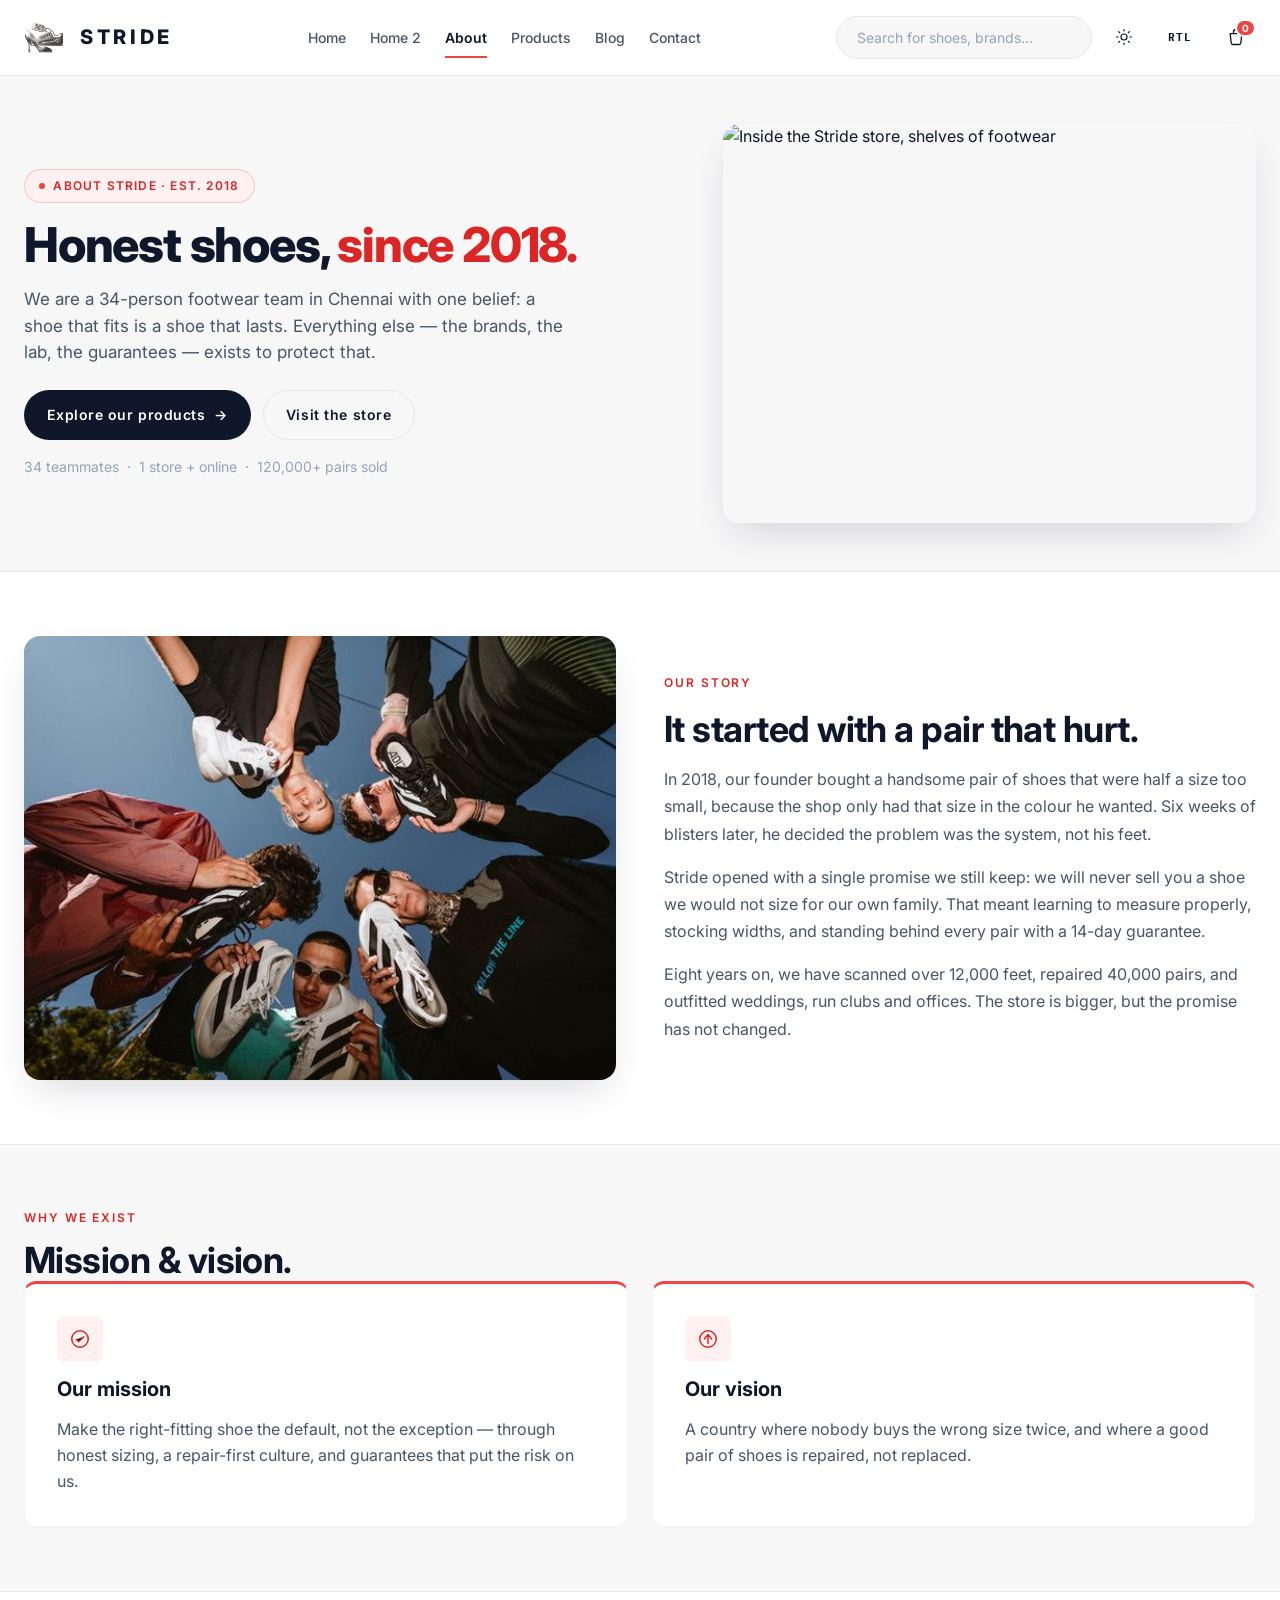
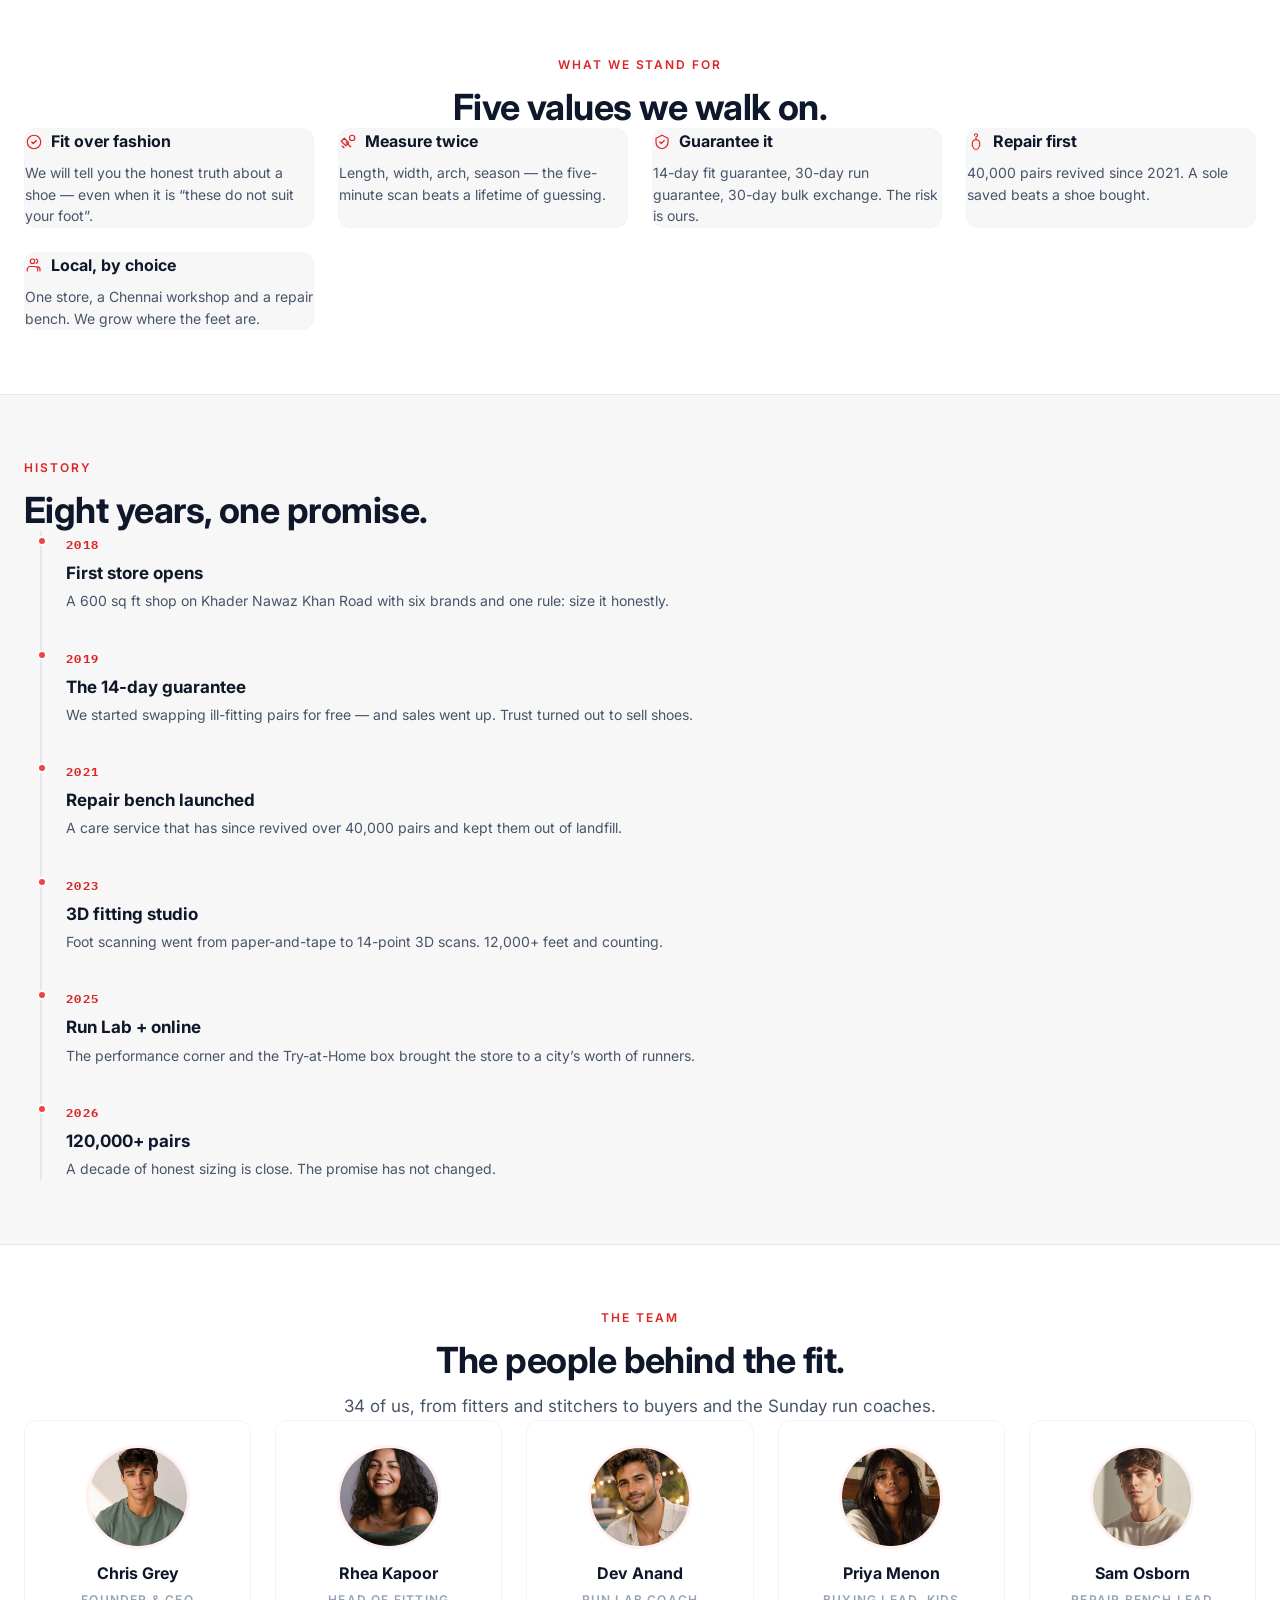
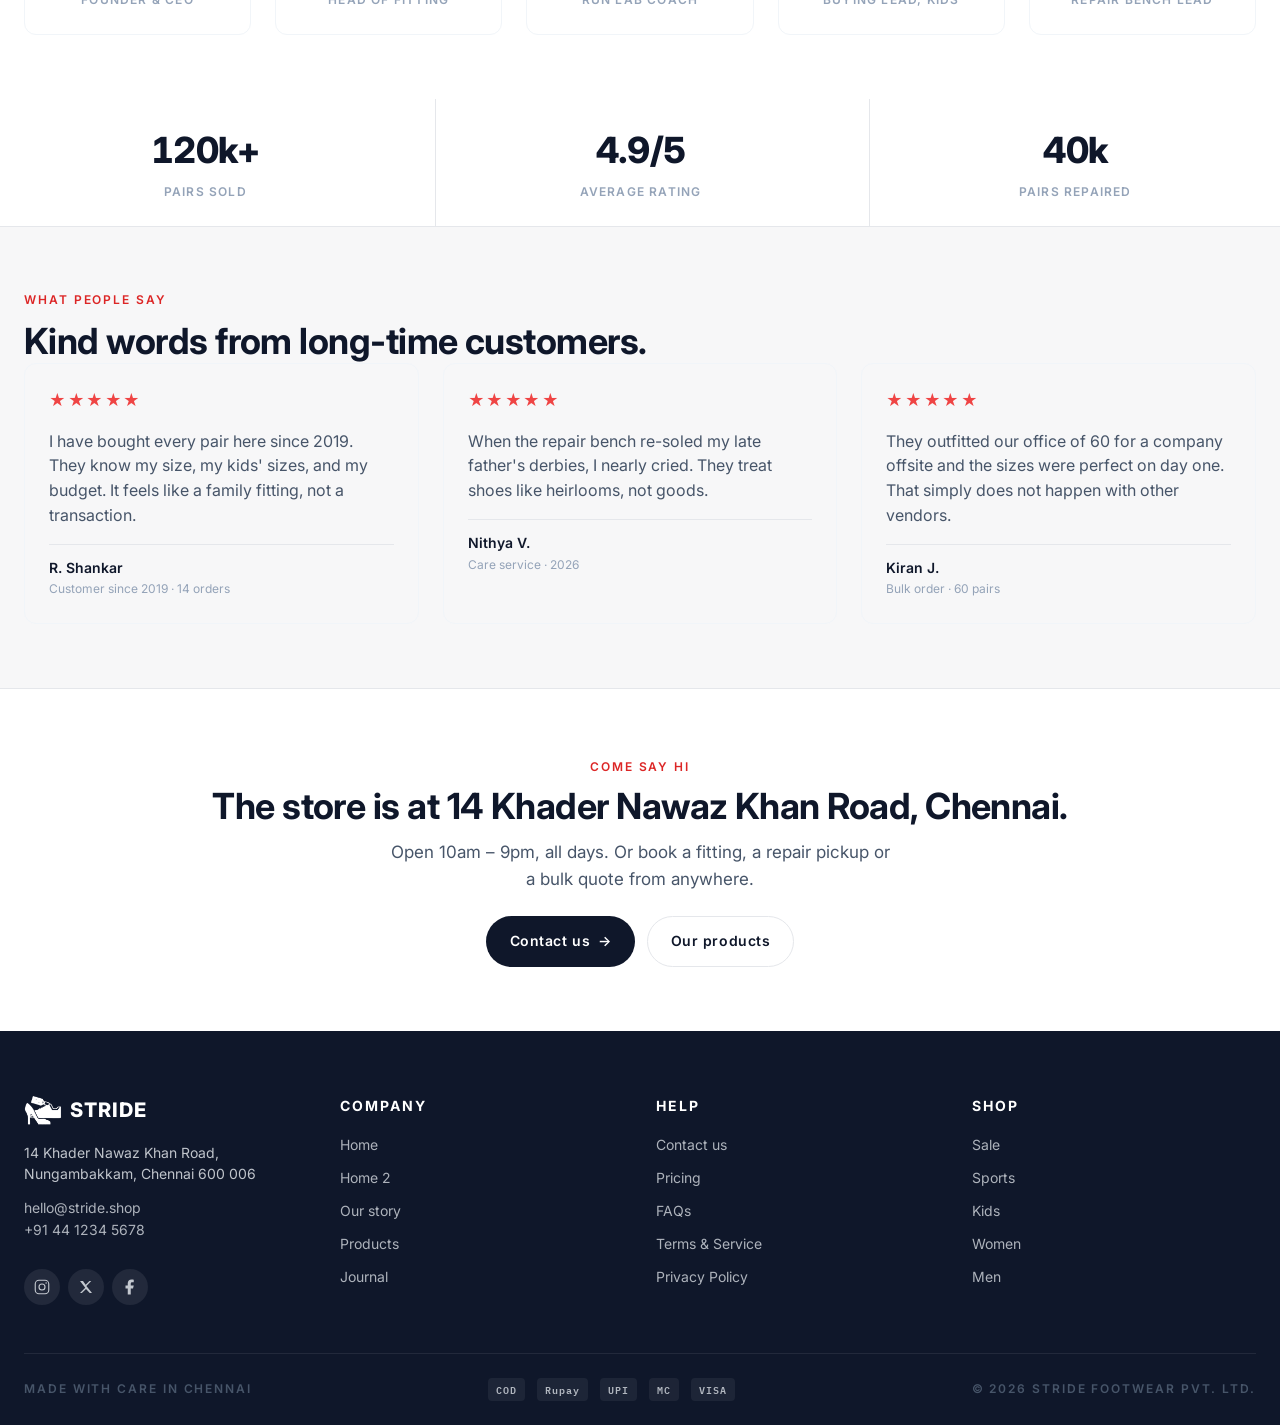
==== pages/about.html @ 5e22107e "Initial Commit" ====
<!doctype html>
<html lang="en">
  <head>
    <meta charset="UTF-8" />
    <meta name="viewport" content="width=device-width, initial-scale=1.0" />
    <meta
      name="description"
      content="The Stride story — honest footwear since 2018. Our mission, values, team and the people behind the fit."
    />
    <title>About us — Stride</title>
    <link rel="preconnect" href="https://fonts.googleapis.com" />
    <link rel="preconnect" href="https://fonts.gstatic.com" crossorigin />
    <link
      href="https://fonts.googleapis.com/css2?family=Inter:wght@300;400;500;600;700;800&family=IBM+Plex+Mono:wght@400;500&display=swap"
      rel="stylesheet"
    />
    <link rel="stylesheet" href="../css/styles.css" />
    <link
      rel="icon"
      href="data:image/svg+xml,%3Csvg xmlns='http://www.w3.org/2000/svg' viewBox='0 0 32 32'%3E%3Crect width='32' height='32' fill='%23ef4444'/%3E%3Cpath d='M5 22h22l-2-6-7-2-5 4-4-2-4 2z' fill='%23ffffff'/%3E%3C/svg%3E"
    />
    <script>
      try {
        var t = localStorage.getItem('stride-theme');
        if (!t) t = matchMedia('(prefers-color-scheme: dark)').matches ? 'dark' : 'light';
        document.documentElement.setAttribute('data-theme', t);
        var d = localStorage.getItem('stride-dir');
        if (d) document.documentElement.setAttribute('dir', d);
      } catch (e) {}
    </script>
  </head>
  <body>
    <!-- navbar.js injects the shared utility bar, header and footer here -->

    <main id="top">
      <!-- ===========================================================
           HERO
           =========================================================== -->
      <section class="page-hero" aria-labelledby="about-title">
        <div class="page-hero__inner">
          <div class="page-hero__copy" data-reveal>
            <span class="page-hero__eyebrow">
              <span class="hero__eyebrow-dot" aria-hidden="true"></span>
              About Stride · Est. 2018
            </span>
            <h1 id="about-title" class="page-hero__title">
              Honest shoes, <em style="color:var(--accent-deep);font-style:normal">since 2018.</em>
            </h1>
            <p class="page-hero__lede">
              We are a 34-person footwear team in Chennai with one belief:
              a shoe that fits is a shoe that lasts. Everything else —
              the brands, the lab, the guarantees — exists to protect that.
            </p>
            <div class="page-hero__ctas">
              <a href="products.html" class="btn btn--primary">Explore our products <span aria-hidden="true">→</span></a>
              <a href="contact.html" class="btn btn--ghost">Visit the store</a>
            </div>
            <div class="page-hero__meta">
              <span>34 teammates</span><span aria-hidden="true">·</span>
              <span>1 store + online</span><span aria-hidden="true">·</span>
              <span>120,000+ pairs sold</span>
            </div>
          </div>
          <div class="page-hero__media" data-reveal>
            <img
              src="https://images.unsplash.com/photo-1441984904996-e0b6ba687e04?w=900&auto=format&fit=crop"
              alt="Inside the Stride store, shelves of footwear"
              loading="eager"
              decoding="async"
            />
          </div>
        </div>
      </section>

      <!-- ===========================================================
           STORY
           =========================================================== -->
      <section class="section" aria-labelledby="story-title">
        <div class="wrap">
          <div class="story-grid">
            <div class="story-grid__media" data-reveal>
              <img
                src="../assets/about.jpg"
                alt="A shoemaker at work in the workshop"
                loading="lazy"
                decoding="async"
              />
            </div>
            <div class="story-grid__copy" data-reveal>
              <span class="sec-eyebrow">Our story</span>
              <h2 id="story-title" class="sec-title">It started with a pair that hurt.</h2>
              <p>
                In 2018, our founder bought a handsome pair of shoes that
                were half a size too small, because the shop only had that
                size in the colour he wanted. Six weeks of blisters later,
                he decided the problem was the system, not his feet.
              </p>
              <p>
                Stride opened with a single promise we still keep: we will
                never sell you a shoe we would not size for our own family.
                That meant learning to measure properly, stocking widths,
                and standing behind every pair with a 14-day guarantee.
              </p>
              <p>
                Eight years on, we have scanned over 12,000 feet, repaired
                40,000 pairs, and outfitted weddings, run clubs and
                offices. The store is bigger, but the promise has not
                changed.
              </p>
            </div>
          </div>
        </div>
      </section>

      <!-- ===========================================================
           MISSION & VISION
           =========================================================== -->
      <section class="section section--soft" aria-labelledby="mv-title">
        <div class="wrap">
          <header class="sec-head" data-reveal>
            <span class="sec-eyebrow">Why we exist</span>
            <h2 id="mv-title" class="sec-title">Mission &amp; vision.</h2>
          </header>

          <div class="mv-grid">
            <div class="mv-card" data-reveal>
              <span class="mv-card__icon">
                <svg viewBox="0 0 24 24" width="22" height="22"><circle cx="12" cy="12" r="9" fill="none" stroke="currentColor" stroke-width="1.6"/><path d="M8 12.5l2.6 2.6L16 9.5" stroke="currentColor" stroke-width="1.6" stroke-linecap="round" stroke-linejoin="round"/></svg>
              </span>
              <h3 class="mv-card__title">Our mission</h3>
              <p class="mv-card__text">
                Make the right-fitting shoe the default, not the exception
                — through honest sizing, a repair-first culture, and
                guarantees that put the risk on us.
              </p>
            </div>
            <div class="mv-card" data-reveal>
              <span class="mv-card__icon">
                <svg viewBox="0 0 24 24" width="22" height="22"><circle cx="12" cy="12" r="9" fill="none" stroke="currentColor" stroke-width="1.6"/><path d="M12 7v10M8 12l4-5 4 5" fill="none" stroke="currentColor" stroke-width="1.6" stroke-linecap="round" stroke-linejoin="round"/></svg>
              </span>
              <h3 class="mv-card__title">Our vision</h3>
              <p class="mv-card__text">
                A country where nobody buys the wrong size twice, and
                where a good pair of shoes is repaired, not replaced.
              </p>
            </div>
          </div>
        </div>
      </section>

      <!-- ===========================================================
           VALUES
           =========================================================== -->
      <section class="section" aria-labelledby="values-title">
        <div class="wrap">
          <header class="sec-head sec-head--center" data-reveal>
            <span class="sec-eyebrow">What we stand for</span>
            <h2 id="values-title" class="sec-title">Five values we walk on.</h2>
          </header>

          <div class="grid-auto">
            <div class="value-item" data-reveal>
              <h3 class="value-item__title">
                <svg viewBox="0 0 24 24" width="18" height="18"><path d="M9 12l2 2 4-4" fill="none" stroke="currentColor" stroke-width="1.8" stroke-linecap="round" stroke-linejoin="round"/><circle cx="12" cy="12" r="9" fill="none" stroke="currentColor" stroke-width="1.6"/></svg>
                Fit over fashion
              </h3>
              <p class="value-item__text">We will tell you the honest truth about a shoe — even when it is “these do not suit your foot”.</p>
            </div>
            <div class="value-item" data-reveal>
              <h3 class="value-item__title">
                <svg viewBox="0 0 24 24" width="18" height="18"><path d="M4 17l3 3M9 12l7 7M3 11l4-4 6 6-4 4L3 11z" fill="none" stroke="currentColor" stroke-width="1.6" stroke-linejoin="round"/><circle cx="17.5" cy="6.5" r="3.5" fill="none" stroke="currentColor" stroke-width="1.6"/></svg>
                Measure twice
              </h3>
              <p class="value-item__text">Length, width, arch, season — the five-minute scan beats a lifetime of guessing.</p>
            </div>
            <div class="value-item" data-reveal>
              <h3 class="value-item__title">
                <svg viewBox="0 0 24 24" width="18" height="18"><path d="M12 3l8 4v5c0 5-3.5 8-8 9-4.5-1-8-4-8-9V7l8-4z" fill="none" stroke="currentColor" stroke-width="1.6" stroke-linejoin="round"/><path d="M9 12l2 2 4-4" fill="none" stroke="currentColor" stroke-width="1.6" stroke-linecap="round" stroke-linejoin="round"/></svg>
                Guarantee it
              </h3>
              <p class="value-item__text">14-day fit guarantee, 30-day run guarantee, 30-day bulk exchange. The risk is ours.</p>
            </div>
            <div class="value-item" data-reveal>
              <h3 class="value-item__title">
                <svg viewBox="0 0 24 24" width="18" height="18"><path d="M12 22c-2 0-5-3-5-7 0-4 2-6 5-6s5 2 5 6c0 4-3 7-5 7z" fill="none" stroke="currentColor" stroke-width="1.6" stroke-linejoin="round"/><path d="M12 9V5M12 5a2 2 0 1 0-2-2" fill="none" stroke="currentColor" stroke-width="1.6" stroke-linecap="round"/></svg>
                Repair first
              </h3>
              <p class="value-item__text">40,000 pairs revived since 2021. A sole saved beats a shoe bought.</p>
            </div>
            <div class="value-item" data-reveal>
              <h3 class="value-item__title">
                <svg viewBox="0 0 24 24" width="18" height="18"><path d="M17 20v-2a4 4 0 0 0-4-4H7a4 4 0 0 0-4 4v2" fill="none" stroke="currentColor" stroke-width="1.6" stroke-linecap="round"/><circle cx="10" cy="7" r="3" fill="none" stroke="currentColor" stroke-width="1.6"/><path d="M20 20v-2a4 4 0 0 0-3-3.9M15 4.2a3 3 0 0 1 0 5.6" fill="none" stroke="currentColor" stroke-width="1.6" stroke-linecap="round"/></svg>
                Local, by choice
              </h3>
              <p class="value-item__text">One store, a Chennai workshop and a repair bench. We grow where the feet are.</p>
            </div>
          </div>
        </div>
      </section>

      <!-- ===========================================================
           TIMELINE
           =========================================================== -->
      <section class="section section--soft" aria-labelledby="history-title">
        <div class="wrap">
          <header class="sec-head" data-reveal>
            <span class="sec-eyebrow">History</span>
            <h2 id="history-title" class="sec-title">Eight years, one promise.</h2>
          </header>

          <div class="timeline" data-reveal>
            <div class="timeline__item">
              <span class="timeline__year">2018</span>
              <h3 class="timeline__title">First store opens</h3>
              <p class="timeline__text">A 600 sq ft shop on Khader Nawaz Khan Road with six brands and one rule: size it honestly.</p>
            </div>
            <div class="timeline__item">
              <span class="timeline__year">2019</span>
              <h3 class="timeline__title">The 14-day guarantee</h3>
              <p class="timeline__text">We started swapping ill-fitting pairs for free — and sales went up. Trust turned out to sell shoes.</p>
            </div>
            <div class="timeline__item">
              <span class="timeline__year">2021</span>
              <h3 class="timeline__title">Repair bench launched</h3>
              <p class="timeline__text">A care service that has since revived over 40,000 pairs and kept them out of landfill.</p>
            </div>
            <div class="timeline__item">
              <span class="timeline__year">2023</span>
              <h3 class="timeline__title">3D fitting studio</h3>
              <p class="timeline__text">Foot scanning went from paper-and-tape to 14-point 3D scans. 12,000+ feet and counting.</p>
            </div>
            <div class="timeline__item">
              <span class="timeline__year">2025</span>
              <h3 class="timeline__title">Run Lab + online</h3>
              <p class="timeline__text">The performance corner and the Try-at-Home box brought the store to a city’s worth of runners.</p>
            </div>
            <div class="timeline__item">
              <span class="timeline__year">2026</span>
              <h3 class="timeline__title">120,000+ pairs</h3>
              <p class="timeline__text">A decade of honest sizing is close. The promise has not changed.</p>
            </div>
          </div>
        </div>
      </section>

      <!-- ===========================================================
           TEAM
           =========================================================== -->
      <section class="section" aria-labelledby="team-title">
        <div class="wrap">
          <header class="sec-head sec-head--center" data-reveal>
            <span class="sec-eyebrow">The team</span>
            <h2 id="team-title" class="sec-title">The people behind the fit.</h2>
            <p class="sec-lede">34 of us, from fitters and stitchers to buyers and the Sunday run coaches.</p>
          </header>

          <div class="team-grid">
            <div class="member" data-reveal>
              <img class="member__photo" src="../assets/men1.jpg" alt="Portrait of Arjun Nair" loading="lazy" />
              <h3 class="member__name">Chris Grey </h3>
              <span class="member__role">Founder &amp; CEO</span>
            </div>
            <div class="member" data-reveal>
              <img class="member__photo" src="../assets/woman1.jpg" alt="Portrait of Rhea Kapoor" loading="lazy" />
              <h3 class="member__name">Rhea Kapoor</h3>
              <span class="member__role">Head of Fitting</span>
            </div>
            <div class="member" data-reveal>
              <img class="member__photo" src="../assets/men2.jpg" alt="Portrait of Dev Anand" loading="lazy" />
              <h3 class="member__name">Dev Anand</h3>
              <span class="member__role">Run Lab Coach</span>
            </div>
            <div class="member" data-reveal>
              <img class="member__photo" src="../assets/woman2.jpg" alt="Portrait of Priya Menon" loading="lazy" />
              <h3 class="member__name">Priya Menon</h3>
              <span class="member__role">Buying Lead, Kids</span>
            </div>
            <div class="member" data-reveal>
              <img class="member__photo" src="../assets/men3.jpg" alt="Portrait of Farhan Sheikh" loading="lazy" />
              <h3 class="member__name">Sam Osborn</h3>
              <span class="member__role">Repair Bench Lead</span>
            </div>
          </div>
        </div>
      </section>

      <!-- ===========================================================
           STATS
           =========================================================== -->
      <section class="section section--tight" aria-label="Company statistics">
        <div class="wrap">
          <div class="stats-bar" data-reveal>
            <div class="stat">
              <div class="stat__value">120k+</div>
              <div class="stat__label">Pairs sold</div>
            </div>
            <div class="stat">
              <div class="stat__value">4.9/5</div>
              <div class="stat__label">Average rating</div>
            </div>
            <div class="stat">
              <div class="stat__value">40k</div>
              <div class="stat__label">Pairs repaired</div>
            </div>
          </div>
        </div>
      </section>

      <!-- ===========================================================
           TESTIMONIALS
           =========================================================== -->
      <section class="section section--soft" aria-labelledby="about-reviews-title">
        <div class="wrap">
          <header class="sec-head" data-reveal>
            <span class="sec-eyebrow">What people say</span>
            <h2 id="about-reviews-title" class="sec-title">Kind words from long-time customers.</h2>
          </header>

          <ul class="testimonials__grid" role="list" data-reveal>
            <li class="testimonial">
              <div class="testimonial__stars" aria-label="5 out of 5 stars">★★★★★</div>
              <p class="testimonial__quote">
                I have bought every pair here since 2019. They know my
                size, my kids' sizes, and my budget. It feels like a
                family fitting, not a transaction.
              </p>
              <footer class="testimonial__author">
                <span class="testimonial__name">R. Shankar</span>
                <span class="testimonial__meta">Customer since 2019 · 14 orders</span>
              </footer>
            </li>
            <li class="testimonial">
              <div class="testimonial__stars" aria-label="5 out of 5 stars">★★★★★</div>
              <p class="testimonial__quote">
                When the repair bench re-soled my late father's derbies, I
                nearly cried. They treat shoes like heirlooms, not goods.
              </p>
              <footer class="testimonial__author">
                <span class="testimonial__name">Nithya V.</span>
                <span class="testimonial__meta">Care service · 2026</span>
              </footer>
            </li>
            <li class="testimonial">
              <div class="testimonial__stars" aria-label="5 out of 5 stars">★★★★★</div>
              <p class="testimonial__quote">
                They outfitted our office of 60 for a company offsite and
                the sizes were perfect on day one. That simply does not
                happen with other vendors.
              </p>
              <footer class="testimonial__author">
                <span class="testimonial__name">Kiran J.</span>
                <span class="testimonial__meta">Bulk order · 60 pairs</span>
              </footer>
            </li>
          </ul>
        </div>
      </section>

      <!-- ===========================================================
           CTA
           =========================================================== -->
      <section class="section" aria-label="Visit us">
        <div class="wrap wrap--narrow" style="text-align:center;">
          <span class="sec-eyebrow" style="justify-content:center;">Come say hi</span>
          <h2 class="sec-title" style="margin-top:var(--space-2);">The store is at 14 Khader Nawaz Khan Road, Chennai.</h2>
          <p class="sec-lede" style="margin:var(--space-3) auto 0;max-width:32rem;">
            Open 10am – 9pm, all days. Or book a fitting, a repair
            pickup or a bulk quote from anywhere.
          </p>
          <div class="err-ctas" style="margin-top:var(--space-6);">
            <a href="contact.html" class="btn btn--primary">Contact us <span aria-hidden="true">→</span></a>
            <a href="products.html" class="btn btn--ghost">Our products</a>
          </div>
        </div>
      </section>
    </main>

    <script src="../js/data.js" defer></script>
    <script src="../js/navbar.js" defer></script>
    <script src="../js/main.js" defer></script>
    <script src="../js/form-validation.js" defer></script>
  </body>
</html>
---- css/styles.css ----
/* ==========================================================================
   Stride — Footwear ecommerce landing page
   ========================================================================== */

/* --------------------------------------------------------------------------
   Design tokens
   -------------------------------------------------------------------------- */
:root {
  /* Color */
  --bg: #ffffff;
  --bg-soft: #f7f7f8;
  --surface: #ffffff;
  --ink: #0f172a;
  --ink-soft: #475569;
  --ink-muted: #94a3b8;
  --border: #e5e7eb;
  --border-soft: #f1f5f9;
  --accent: #ef4444;
  --accent-deep: #dc2626;
  --accent-soft: #fff1f2;
  --success: #16a34a;
  --danger: #dc2626;
  --price: #0f172a;
  --price-old: #94a3b8;
  --utility-bg: #0f172a;
  --utility-text: #f1f5f9;
  --inverse-bg: #0f172a;
  --inverse-text: #ffffff;
  --footer-bg: #0f172a;
  --toast-bg: #0f172a;
  --toast-text: #ffffff;

  /* Type */
  --font-display: 'Inter', system-ui, sans-serif;
  --font-body: 'Inter', system-ui, -apple-system, BlinkMacSystemFont, sans-serif;
  --font-mono: 'IBM Plex Mono', ui-monospace, 'Courier New', monospace;

  /* Spacing (4pt base for ecommerce density) */
  --space-1: 0.25rem;
  --space-2: 0.5rem;
  --space-3: 0.75rem;
  --space-4: 1rem;
  --space-6: 1.5rem;
  --space-8: 2rem;
  --space-12: 3rem;
  --space-16: 4rem;
  --space-24: 6rem;

  /* Type scale */
  --text-xs: 0.75rem;
  --text-sm: 0.875rem;
  --text-base: 1rem;
  --text-lg: 1.0625rem;
  --text-xl: 1.25rem;
  --text-2xl: 1.5rem;
  --text-3xl: 1.875rem;
  --text-4xl: 2.25rem;
  --text-5xl: 3rem;
  --text-6xl: 3.75rem;

  /* Layout */
  --max-width: 80rem;
  --gutter: 1.5rem;

  /* Radii */
  --radius-sm: 4px;
  --radius-md: 8px;
  --radius-lg: 12px;
  --radius-xl: 16px;
  --radius-pill: 999px;

  /* Shadows */
  --shadow-sm: 0 1px 2px rgba(15, 23, 42, 0.05);
  --shadow-md: 0 4px 12px -2px rgba(15, 23, 42, 0.08);
  --shadow-lg: 0 16px 40px -12px rgba(15, 23, 42, 0.18);

  /* Easing */
  --ease-out: cubic-bezier(0.22, 0.61, 0.36, 1);
  color-scheme: light;
}

/* --------------------------------------------------------------------------
   Reset
   -------------------------------------------------------------------------- */
*,
*::before,
*::after {
  box-sizing: border-box;
}

html {
  scroll-behavior: smooth;
  -webkit-text-size-adjust: 100%;
}

body {
  margin: 0;
  background: var(--bg);
  color: var(--ink);
  font-family: var(--font-body);
  font-size: var(--text-base);
  line-height: 1.55;
  font-weight: 400;
  -webkit-font-smoothing: antialiased;
  -moz-osx-font-smoothing: grayscale;
  text-rendering: optimizeLegibility;
  transition: background-color 260ms ease, color 260ms ease;
}

img,
svg {
  display: block;
  max-width: 100%;
}

a {
  color: var(--ink);
  text-decoration: none;
  transition: color 160ms ease;
}

a:hover {
  color: var(--accent-deep);
}

button {
  font: inherit;
  color: inherit;
  background: none;
  border: none;
  cursor: pointer;
}

ul,
ol {
  list-style: none;
  margin: 0;
  padding: 0;
}

h1,
h2,
h3,
h4,
h5,
h6,
p,
dl,
dd,
figure {
  margin: 0;
}

.visually-hidden {
  position: absolute;
  width: 1px;
  height: 1px;
  padding: 0;
  margin: -1px;
  overflow: hidden;
  clip: rect(0, 0, 0, 0);
  border: 0;
}

/* --------------------------------------------------------------------------
   Utility classes
   -------------------------------------------------------------------------- */
.small-caps {
  font-family: var(--font-body);
  font-size: var(--text-xs);
  letter-spacing: 0.16em;
  text-transform: uppercase;
  font-weight: 600;
  color: var(--ink-soft);
}

/* --------------------------------------------------------------------------
   Buttons
   -------------------------------------------------------------------------- */
.btn {
  display: inline-flex;
  align-items: center;
  justify-content: center;
  gap: var(--space-2);
  padding: 0.85rem 1.4rem;
  font-family: var(--font-body);
  font-size: var(--text-sm);
  letter-spacing: 0.04em;
  font-weight: 600;
  border: 1px solid transparent;
  border-radius: var(--radius-pill);
  cursor: pointer;
  transition: all 180ms var(--ease-out);
  white-space: nowrap;
  text-align: center;
}

.btn--primary {
  background: var(--inverse-bg);
  color: var(--inverse-text);
}
.btn--primary:hover {
  background: var(--accent-deep);
  color: #fff;
  transform: translateY(-1px);
  box-shadow: var(--shadow-md);
}

.btn--ghost {
  background: transparent;
  color: var(--ink);
  border-color: var(--border);
}
.btn--ghost:hover {
  background: var(--bg-soft);
  border-color: var(--ink-muted);
}

.btn--accent {
  background: var(--accent);
  color: #fff;
}
.btn--accent:hover {
  background: var(--accent-deep);
  color: #fff;
}

.btn--block {
  width: 100%;
}

/* --------------------------------------------------------------------------
   Utility bar (top strip)
   -------------------------------------------------------------------------- */
.utility-bar {
  background: var(--utility-bg);
  color: var(--utility-text);
  font-size: var(--text-xs);
}

.utility-bar__inner {
  max-width: var(--max-width);
  margin: 0 auto;
  padding: 0.6rem var(--gutter);
  display: flex;
  align-items: center;
  gap: var(--space-6);
}

.utility-bar__item {
  display: inline-flex;
  align-items: center;
  gap: 0.4rem;
  color: rgba(241, 245, 249, 0.85);
  letter-spacing: 0.02em;
}

.utility-bar__item--right {
  margin-left: auto;
}

.utility-bar__item a {
  color: rgba(241, 245, 249, 0.85);
  transition: color 160ms ease;
}

.utility-bar__item a:hover {
  color: #fff;
}

@media (max-width: 720px) {
  .utility-bar__item:not(:first-child):not(.utility-bar__item--right) {
    display: none;
  }
  .utility-bar__item--right a:nth-of-type(2) {
    display: none;
  }
}

/* --------------------------------------------------------------------------
   Header
   -------------------------------------------------------------------------- */
.header {
  position: sticky;
  top: 0;
  z-index: 50;
  background: var(--bg);
  border-bottom: 1px solid var(--border);
  backdrop-filter: saturate(140%) blur(10px);
}

.header__inner {
  max-width: var(--max-width);
  margin: 0 auto;
  padding: var(--space-4) var(--gutter);
  display: grid;
  grid-template-columns: auto 1fr auto;
  align-items: center;
  gap: var(--space-6);
}

.brand {
  display: inline-flex;
  align-items: center;
  gap: var(--space-2);
  color: var(--ink);
}

.brand__mark {
  display: inline-flex;
  color: var(--accent);
}

.brand__word {
  font-size: var(--text-xl);
  font-weight: 800;
  letter-spacing: 0.18em;
}

.primary-nav {
  display: flex;
  align-items: center;
  gap: var(--space-6);
  justify-self: center;
}

.primary-nav__link {
  font-size: var(--text-sm);
  font-weight: 500;
  color: var(--ink-soft);
  position: relative;
  padding: var(--space-2) 0;
}

.primary-nav__link:hover {
  color: var(--ink);
}

.primary-nav__link--accent {
  color: var(--accent-deep);
  font-weight: 600;
}

.primary-nav__link.is-active {
  color: var(--ink);
  font-weight: 600;
}

.primary-nav__link.is-active::after {
  transform: scaleX(1);
}

.primary-nav__link::after {
  content: '';
  position: absolute;
  left: 0;
  right: 0;
  bottom: -2px;
  height: 2px;
  background: var(--accent);
  transform: scaleX(0);
  transform-origin: left center;
  transition: transform 220ms var(--ease-out);
}

.primary-nav__link:hover::after {
  transform: scaleX(1);
}

.header__actions {
  display: flex;
  align-items: center;
  gap: var(--space-3);
  justify-self: end;
}

.search {
  position: relative;
  display: flex;
  align-items: center;
  background: var(--bg-soft);
  border: 1px solid var(--border);
  border-radius: var(--radius-pill);
  padding: 0 var(--space-3);
  width: 16rem;
  transition: border-color 160ms ease, background 160ms ease;
}

.search:focus-within {
  border-color: var(--ink);
  background: #fff;
}

.search__icon {
  color: var(--ink-muted);
  display: inline-flex;
}

.search__input {
  flex: 1;
  border: none;
  background: transparent;
  padding: 0.6rem var(--space-2);
  font: inherit;
  font-size: var(--text-sm);
  color: var(--ink);
  outline: none;
}

.search__input::placeholder {
  color: var(--ink-muted);
}

.icon-btn {
  position: relative;
  display: inline-flex;
  align-items: center;
  justify-content: center;
  width: 40px;
  height: 40px;
  border-radius: var(--radius-pill);
  color: var(--ink);
  transition: background 160ms ease, color 160ms ease;
}

.icon-btn:hover {
  background: var(--bg-soft);
  color: var(--accent-deep);
}

.icon-btn__count {
  position: absolute;
  top: 2px;
  right: 0;
  background: var(--accent);
  color: #fff;
  font-size: 10px;
  font-weight: 700;
  min-width: 18px;
  height: 18px;
  border-radius: var(--radius-pill);
  display: inline-flex;
  align-items: center;
  justify-content: center;
  padding: 0 5px;
  border: 2px solid var(--bg);
}

/* Hamburger */
.nav-toggle {
  display: none;
  flex-direction: column;
  gap: 4px;
  width: 40px;
  height: 40px;
  align-items: center;
  justify-content: center;
}

.nav-toggle__line {
  display: block;
  width: 20px;
  height: 2px;
  background: var(--ink);
  transition: transform 200ms ease, opacity 200ms ease;
}

.nav-toggle[aria-expanded='true'] .nav-toggle__line:nth-child(1) {
  transform: translateY(6px) rotate(45deg);
}
.nav-toggle[aria-expanded='true'] .nav-toggle__line:nth-child(2) {
  opacity: 0;
}
.nav-toggle[aria-expanded='true'] .nav-toggle__line:nth-child(3) {
  transform: translateY(-6px) rotate(-45deg);
}

/* Mobile nav (under header) */
.mobile-nav {
  display: none;
  flex-direction: column;
  gap: 0;
  padding: var(--space-3) var(--gutter) var(--space-6);
  background: var(--bg);
  border-top: 1px solid var(--border-soft);
}

.mobile-nav__link {
  padding: var(--space-3) 0;
  font-weight: 500;
  color: var(--ink);
  border-bottom: 1px solid var(--border-soft);
}

.mobile-nav__link--accent {
  color: var(--accent-deep);
  font-weight: 600;
}

.mobile-nav__link.is-active {
  color: var(--accent-deep);
  font-weight: 600;
}

.mobile-nav__row {
  display: flex;
  flex-wrap: wrap;
  gap: var(--space-2);
  padding-top: var(--space-3);
}

.mobile-nav.is-open {
  display: flex;
}

/* --------------------------------------------------------------------------
   Hero (Original & Full-Bleed Editorial Variant)
   -------------------------------------------------------------------------- */
.hero {
  background: var(--bg-soft);
  border-bottom: 1px solid var(--border);
}

.hero--editorial {
  position: relative;
  min-height: clamp(480px, 75vh, 680px);
  display: flex;
  align-items: center;
  overflow: hidden;
  background: #1c1410;
  color: #ffffff;
  border-bottom: 1px solid var(--border);
}

.hero__bg-media {
  position: absolute;
  inset: 0;
  z-index: 0;
  overflow: hidden;
}

.hero__bg-img {
  width: 100%;
  height: 100%;
  object-fit: cover;
  object-position: center 35%;
  display: block;
}

.hero__bg-overlay {
  position: absolute;
  inset: 0;
  background: linear-gradient(
    90deg,
    rgba(0, 0, 0, 0.65) 0%,
    rgba(0, 0, 0, 0.35) 55%,
    rgba(0, 0, 0, 0.05) 100%
  );
}

.hero__inner--editorial {
  position: relative;
  z-index: 2;
  width: 100%;
  max-width: var(--max-width);
  margin: 0 auto;
  padding: clamp(3rem, 6vw, 5rem) var(--gutter);
  display: flex;
  justify-content: space-between;
  align-items: flex-end;
  min-height: clamp(420px, 65vh, 600px);
}

.hero__copy--editorial {
  display: flex;
  flex-direction: column;
  gap: clamp(1.25rem, 2.5vw, 1.85rem);
  max-width: 36rem;
}

.hero__eyebrow-editorial {
  display: inline-flex;
  align-items: center;
  gap: 0.5rem;
  padding: 0.4rem 1rem;
  background: rgba(255, 255, 255, 0.15);
  border: 1px solid rgba(255, 255, 255, 0.3);
  border-radius: 9999px;
  color: #ffffff;
  font-size: 0.8rem;
  font-weight: 600;
  letter-spacing: 0.1em;
  text-transform: uppercase;
  backdrop-filter: blur(10px);
  -webkit-backdrop-filter: blur(10px);
  width: fit-content;
}

.hero__eyebrow-dot-white {
  width: 6px;
  height: 6px;
  border-radius: 50%;
  background: var(--accent);
}

.hero__title--editorial {
  font-size: clamp(3rem, 6.5vw, 5.2rem);
  font-weight: 800;
  line-height: 1.04;
  letter-spacing: -0.03em;
  color: #ffffff !important;
  margin: 0;
  text-shadow: 0 4px 20px rgba(0, 0, 0, 0.4);
}

.hero__lede-editorial {
  font-size: clamp(1rem, 1.3vw, 1.15rem);
  line-height: 1.6;
  color: rgba(255, 255, 255, 0.9);
  max-width: 30rem;
  margin: 0;
  text-shadow: 0 2px 10px rgba(0, 0, 0, 0.3);
}

.hero__ctas--editorial {
  display: flex;
  align-items: center;
  gap: 1rem;
  flex-wrap: wrap;
}

.hero__stats-editorial {
  display: flex;
  align-items: center;
  gap: 1.5rem;
  margin-top: 0.25rem;
  padding-top: 1.25rem;
  border-top: 1px solid rgba(255, 255, 255, 0.22);
}

.hero__stat-item {
  display: flex;
  flex-direction: column;
  gap: 0.15rem;
}

.hero__stat-val {
  font-size: 1.35rem;
  font-weight: 800;
  color: #ffffff;
  letter-spacing: -0.02em;
}

.hero__stat-lbl {
  font-size: 0.725rem;
  color: rgba(255, 255, 255, 0.75);
  text-transform: uppercase;
  letter-spacing: 0.06em;
  font-weight: 500;
}

.hero__stat-divider {
  width: 1px;
  height: 28px;
  background: rgba(255, 255, 255, 0.22);
}

/* Primary White Pill Button */
.hero__btn-white {
  background: #ffffff !important;
  color: #111827 !important;
  padding: 0.85rem 1.75rem;
  border-radius: 9999px;
  font-weight: 700;
  font-size: 0.95rem;
  border: none;
  display: inline-flex;
  align-items: center;
  gap: 0.5rem;
  text-decoration: none;
  box-shadow: 0 10px 25px rgba(0, 0, 0, 0.2);
  transition: all 0.25s ease;
}

.hero__btn-white:hover {
  background: #f3f4f6 !important;
  transform: translateY(-2px);
  box-shadow: 0 14px 30px rgba(0, 0, 0, 0.28);
}

/* Translucent Glass Pill Button */
.hero__btn-glass {
  background: rgba(255, 255, 255, 0.22) !important;
  color: #ffffff !important;
  border: 1px solid rgba(255, 255, 255, 0.35) !important;
  padding: 0.85rem 1.75rem;
  border-radius: 9999px;
  font-weight: 600;
  font-size: 0.95rem;
  text-decoration: none;
  backdrop-filter: blur(12px);
  -webkit-backdrop-filter: blur(12px);
  display: inline-flex;
  align-items: center;
  gap: 0.5rem;
  transition: all 0.25s ease;
}

.hero__btn-glass:hover {
  background: rgba(255, 255, 255, 0.35) !important;
  border-color: rgba(255, 255, 255, 0.6) !important;
  transform: translateY(-2px);
}

/* Top-Right Floating Card Widget */
.hero__floating-card {
  position: absolute;
  top: clamp(2rem, 4vw, 3.5rem);
  right: var(--gutter);
  z-index: 3;
  background: #ffffff;
  border-radius: 20px;
  padding: 0.75rem;
  width: clamp(200px, 22vw, 240px);
  box-shadow: 0 20px 45px rgba(0, 0, 0, 0.22);
  display: flex;
  flex-direction: column;
  gap: 0.75rem;
  transition: transform 0.3s ease, box-shadow 0.3s ease;
  animation: floatHeroCard 5s ease-in-out infinite;
}

@keyframes floatHeroCard {
  0%, 100% {
    transform: translateY(0);
  }
  50% {
    transform: translateY(-8px);
  }
}

.hero__floating-card:hover {
  transform: translateY(-6px) scale(1.02) !important;
  box-shadow: 0 26px 50px rgba(0, 0, 0, 0.28);
}

.hero__floating-thumb {
  width: 100%;
  aspect-ratio: 4 / 3;
  border-radius: 14px;
  overflow: hidden;
  background: #f3f4f6;
}

.hero__floating-thumb img {
  width: 100%;
  height: 100%;
  object-fit: cover;
  display: block;
}

.hero__floating-link {
  font-size: 0.785rem;
  font-weight: 700;
  color: #111827;
  text-decoration: none;
  display: flex;
  align-items: center;
  justify-content: space-between;
  padding: 0.25rem 0.35rem;
  transition: color 0.2s ease;
}

.hero__floating-link:hover {
  color: var(--accent);
}

.hero__inner {
  max-width: var(--max-width);
  margin: 0 auto;
  padding: var(--space-12) var(--gutter) var(--space-16);
  display: grid;
  grid-template-columns: 1fr 1.05fr;
  gap: var(--space-12);
  align-items: center;
}

.hero__copy {
  display: flex;
  flex-direction: column;
  gap: var(--space-6);
}

.hero__eyebrow {
  display: inline-flex;
  align-items: center;
  gap: var(--space-2);
  align-self: flex-start;
  padding: 0.4rem 0.9rem;
  background: var(--accent-soft);
  border: 1px solid #fecaca;
  border-radius: var(--radius-pill);
  color: var(--accent-deep);
  font-weight: 600;
  font-size: var(--text-xs);
  letter-spacing: 0.1em;
  text-transform: uppercase;
}

.hero__eyebrow-dot {
  width: 6px;
  height: 6px;
  border-radius: 50%;
  background: var(--accent);
}

.hero__title {
  font-size: clamp(2.75rem, 5.5vw, var(--text-6xl));
  font-weight: 800;
  line-height: 1.05;
  letter-spacing: -0.025em;
  color: var(--ink);
}

.hero__accent {
  font-style: normal;
  color: var(--accent-deep);
  position: relative;
}

.hero__accent::after {
  content: '';
  position: absolute;
  left: 0;
  right: 0;
  bottom: 0.08em;
  height: 0.18em;
  background: var(--accent-soft);
  z-index: -1;
  border-radius: 2px;
}

.hero__lede {
  font-size: var(--text-lg);
  line-height: 1.55;
  color: var(--ink-soft);
  max-width: 32rem;
}

.hero__ctas {
  display: flex;
  flex-wrap: wrap;
  gap: var(--space-3);
}

.hero__pills {
  display: flex;
  gap: var(--space-8);
  margin-top: var(--space-6);
  padding-top: var(--space-6);
  border-top: 1px solid var(--border);
}

.hero__pill dt {
  font-size: var(--text-xs);
  color: var(--ink-muted);
  margin-bottom: 0.2rem;
}

.hero__pill dd {
  font-size: var(--text-xl);
  font-weight: 700;
  color: var(--ink);
}

/* Editorial Magazine Visual Showcase */
.hero__visual {
  position: relative;
  display: flex;
  justify-content: center;
  align-items: center;
  width: 100%;
}

.hero__mag-wrapper {
  position: relative;
  width: 100%;
  max-width: 440px;
  margin: 0 auto;
}

/* Offset decorative background magazine shadow frame */
.hero__mag-bg-frame {
  position: absolute;
  top: 18px;
  left: 18px;
  right: -18px;
  bottom: -18px;
  border: 2px solid var(--accent);
  border-radius: var(--radius-xl);
  z-index: 0;
  opacity: 0.35;
  transition: transform 0.4s ease, opacity 0.4s ease;
}

.hero__mag-wrapper:hover .hero__mag-bg-frame {
  transform: translate(6px, 6px);
  opacity: 0.6;
}

/* Magazine Editorial Photo Container */
.hero__mag-frame {
  position: relative;
  z-index: 1;
  border-radius: var(--radius-xl);
  overflow: hidden;
  aspect-ratio: 4 / 5;
  box-shadow: var(--shadow-lg);
  background: var(--bg-soft);
  border: 1px solid var(--border);
}

.hero__mag-img {
  width: 100%;
  height: 100%;
  object-fit: cover;
  display: block;
  transition: transform 0.6s cubic-bezier(0.16, 1, 0.3, 1);
}

.hero__mag-frame:hover .hero__mag-img {
  transform: scale(1.04);
}

/* Magazine Overlay Elements */
.hero__mag-overlay {
  position: absolute;
  top: var(--space-4);
  left: var(--space-4);
  right: var(--space-4);
  display: flex;
  justify-content: space-between;
  align-items: center;
  z-index: 2;
  pointer-events: none;
}

.hero__mag-tag {
  background: rgba(255, 255, 255, 0.92);
  backdrop-filter: blur(10px);
  padding: 0.45rem 0.9rem;
  border-radius: var(--radius-pill);
  font-size: 11px;
  font-weight: 700;
  color: var(--ink);
  display: inline-flex;
  align-items: center;
  gap: 0.5rem;
  letter-spacing: 0.08em;
  box-shadow: var(--shadow-md);
  border: 1px solid rgba(255, 255, 255, 0.8);
}

.hero__mag-dot {
  width: 6px;
  height: 6px;
  border-radius: 50%;
  background: var(--accent);
}

.hero__mag-issue {
  background: rgba(15, 23, 42, 0.85);
  backdrop-filter: blur(10px);
  padding: 0.45rem 0.85rem;
  border-radius: var(--radius-pill);
  font-size: 11px;
  font-weight: 700;
  color: #ffffff;
  letter-spacing: 0.1em;
  box-shadow: var(--shadow-md);
}

/* Floating Editorial Product Callout Card */
.hero__mag-card {
  position: absolute;
  bottom: -20px;
  right: -15px;
  z-index: 3;
  background: rgba(255, 255, 255, 0.95);
  padding: 0.65rem 1rem;
  border-radius: 20px;
  box-shadow: 0 20px 40px rgba(0, 0, 0, 0.14);
  display: flex;
  align-items: center;
  gap: 0.85rem;
  border: 1px solid rgba(255, 255, 255, 0.9);
  backdrop-filter: blur(12px);
  transition: transform 0.3s ease, box-shadow 0.3s ease;
  animation: floatMagCard 5s ease-in-out infinite;
}

@keyframes floatMagCard {
  0%, 100% {
    transform: translateY(0);
  }
  50% {
    transform: translateY(-8px);
  }
}

.hero__mag-card:hover {
  transform: translateY(-6px) scale(1.03) !important;
  box-shadow: 0 24px 48px rgba(0, 0, 0, 0.2);
}

.hero__mag-card-thumb {
  width: 48px;
  height: 48px;
  border-radius: 12px;
  overflow: hidden;
  background: #f3f4f6;
  flex-shrink: 0;
}

.hero__mag-card-thumb img {
  width: 100%;
  height: 100%;
  object-fit: cover;
}

.hero__mag-card-info {
  display: flex;
  flex-direction: column;
}

.hero__mag-card-name {
  font-size: 0.8rem;
  font-weight: 600;
  color: #1f2937;
  white-space: nowrap;
}

.hero__mag-card-price {
  font-size: 0.9rem;
  font-weight: 700;
  color: var(--accent);
}

/* --------------------------------------------------------------------------
   Chip bar (category filter)
   -------------------------------------------------------------------------- */
.chip-bar {
  border-bottom: 1px solid var(--border);
  background: var(--bg);
  position: sticky;
  top: 72px;
  z-index: 40;
}

.chip-bar__inner {
  max-width: var(--max-width);
  margin: 0 auto;
  padding: var(--space-4) var(--gutter);
  display: flex;
  flex-wrap: wrap;
  gap: var(--space-2);
  overflow-x: auto;
}

.chip {
  display: inline-flex;
  align-items: center;
  gap: var(--space-2);
  padding: 0.55rem 1.1rem;
  background: var(--bg);
  border: 1px solid var(--border);
  border-radius: var(--radius-pill);
  font-size: var(--text-sm);
  font-weight: 500;
  color: var(--ink-soft);
  transition: all 160ms var(--ease-out);
  white-space: nowrap;
}

.chip:hover {
  border-color: var(--ink);
  color: var(--ink);
}

.chip.is-active {
  background: var(--inverse-bg);
  color: var(--inverse-text);
  border-color: var(--inverse-bg);
}

.chip--accent.is-active {
  background: var(--accent);
  border-color: var(--accent);
  color: #fff;
}

.chip__count {
  font-family: var(--font-mono);
  font-size: 11px;
  padding: 1px 6px;
  border-radius: var(--radius-pill);
  background: var(--bg-soft);
  color: var(--ink-muted);
}

.chip.is-active .chip__count {
  background: rgba(255, 255, 255, 0.18);
  color: #fff;
}

.shop-search {
  display: flex;
  align-items: center;
  gap: var(--space-3);
  max-width: 26rem;
  margin: var(--space-6) 0 var(--space-8);
  padding: 0.65rem 1rem;
  background: var(--surface);
  border: 1px solid var(--border);
  border-radius: var(--radius-md);
  color: var(--ink-muted);
  transition: border-color 160ms ease, box-shadow 160ms ease;
}

.shop-search:focus-within {
  border-color: var(--ink);
  box-shadow: var(--shadow-sm);
}

.shop-search svg {
  flex-shrink: 0;
}

.shop-search input {
  flex: 1;
  min-width: 0;
  border: 0;
  background: transparent;
  color: var(--ink);
  font-size: var(--text-sm);
  font-family: inherit;
}

.shop-search input:focus {
  outline: none;
}

.shop-search input::placeholder {
  color: var(--ink-muted);
}

.product-list {
  align-items: start;
}

html[data-theme='dark'] .chip.is-active .chip__count {
  background: rgba(0, 0, 0, 0.12);
  color: var(--inverse-text);
}

/* --------------------------------------------------------------------------
   Catalog (toolbar + grid)
   -------------------------------------------------------------------------- */
.catalog {
  max-width: var(--max-width);
  margin: 0 auto;
  padding: var(--space-12) var(--gutter) var(--space-16);
}

.catalog__toolbar {
  display: flex;
  align-items: flex-end;
  justify-content: space-between;
  gap: var(--space-6);
  margin-bottom: var(--space-8);
  flex-wrap: wrap;
}

.catalog__title {
  display: flex;
  align-items: baseline;
  gap: var(--space-3);
  font-size: var(--text-3xl);
  font-weight: 700;
  letter-spacing: -0.015em;
}

.catalog__count {
  font-size: var(--text-sm);
  font-weight: 400;
  color: var(--ink-muted);
}

.catalog__sort {
  display: inline-flex;
  align-items: center;
  gap: var(--space-2);
}

.catalog__sort select {
  font: inherit;
  font-size: var(--text-sm);
  font-weight: 500;
  color: var(--ink);
  padding: 0.55rem 2.2rem 0.55rem 0.9rem;
  background: var(--bg);
  border: 1px solid var(--border);
  border-radius: var(--radius-md);
  cursor: pointer;
  appearance: none;
  background-image: url("data:image/svg+xml;utf8,<svg xmlns='http://www.w3.org/2000/svg' viewBox='0 0 24 24' fill='none' stroke='%23475569' stroke-width='2' stroke-linecap='round' stroke-linejoin='round'><polyline points='6 9 12 15 18 9'/></svg>");
  background-repeat: no-repeat;
  background-position: right 0.6rem center;
  background-size: 16px;
  transition: border-color 160ms ease;
}

.catalog__sort select:hover {
  border-color: var(--ink);
}

.catalog__empty {
  text-align: center;
  padding: var(--space-16) var(--space-6);
  color: var(--ink-muted);
  font-size: var(--text-lg);
}

/* --------------------------------------------------------------------------
   Product grid + cards
   -------------------------------------------------------------------------- */
.product-grid {
  display: grid;
  grid-template-columns: repeat(4, 1fr);
  gap: var(--space-6);
}

.product-card {
  display: flex;
  flex-direction: column;
  background: var(--surface);
  border: 1px solid var(--border-soft);
  border-radius: var(--radius-lg);
  overflow: hidden;
  transition: border-color 200ms ease, transform 200ms ease, box-shadow 200ms ease;
}

.product-card:hover {
  border-color: var(--border);
  transform: translateY(-2px);
  box-shadow: var(--shadow-md);
}

.product-card__media {
  position: relative;
  aspect-ratio: 1 / 1;
  background: var(--bg-soft);
  overflow: hidden;
}

.product-card__media img {
  width: 100%;
  height: 100%;
  object-fit: cover;
  transition: transform 400ms var(--ease-out);
}

.product-card:hover .product-card__media img {
  transform: scale(1.04);
}

.product-card__badge {
  position: absolute;
  top: var(--space-3);
  left: var(--space-3);
  padding: 0.3rem 0.7rem;
  border-radius: var(--radius-sm);
  font-size: 10px;
  font-weight: 700;
  letter-spacing: 0.1em;
  text-transform: uppercase;
  color: #fff;
  z-index: 2;
}

.product-card__badge--new {
  background: var(--ink);
}

.product-card__badge--sale {
  background: var(--accent);
}

.product-card__wish {
  position: absolute;
  top: var(--space-3);
  right: var(--space-3);
  width: 36px;
  height: 36px;
  display: inline-flex;
  align-items: center;
  justify-content: center;
  border-radius: 50%;
  background: rgba(255, 255, 255, 0.92);
  color: var(--ink);
  transition: background 160ms ease, color 160ms ease, transform 160ms ease;
  z-index: 2;
}

.product-card__wish:hover {
  background: #fff;
  transform: scale(1.08);
}

.product-card__wish.is-active {
  color: var(--danger);
  background: #fff;
}

.product-card__wish.is-active svg path {
  fill: var(--danger);
}

.product-card__body {
  display: flex;
  flex-direction: column;
  gap: var(--space-2);
  padding: var(--space-4);
}

.product-card__brand {
  font-size: 10px;
  font-weight: 600;
  letter-spacing: 0.14em;
  text-transform: uppercase;
  color: var(--ink-muted);
}

.product-card__name {
  font-size: var(--text-base);
  font-weight: 600;
  color: var(--ink);
  line-height: 1.3;
}

.product-card__colors {
  display: inline-flex;
  gap: 6px;
  margin-top: var(--space-1);
}

.product-card__swatch {
  width: 14px;
  height: 14px;
  border-radius: 50%;
  border: 1px solid var(--border);
}

.product-card__price-row {
  display: flex;
  align-items: baseline;
  gap: var(--space-2);
  margin-top: var(--space-2);
}

.product-card__price {
  font-size: var(--text-lg);
  font-weight: 700;
  color: var(--price);
  font-variant-numeric: tabular-nums;
}

.product-card__price-old {
  font-size: var(--text-sm);
  color: var(--price-old);
  text-decoration: line-through;
  font-variant-numeric: tabular-nums;
}

.product-card__discount {
  font-size: 11px;
  font-weight: 700;
  color: var(--accent-deep);
  letter-spacing: 0.04em;
}

.product-card__cta {
  margin-top: var(--space-3);
  padding: 0.65rem 1rem;
  background: var(--inverse-bg);
  color: var(--inverse-text);
  border-radius: var(--radius-md);
  font-size: var(--text-sm);
  font-weight: 600;
  text-align: center;
  transition: background 160ms ease, transform 160ms ease;
}

.product-card__cta:hover {
  background: var(--accent-deep);
}

.product-card__cta.is-added {
  background: var(--success);
}

.product-card__rating {
  display: inline-flex;
  align-items: center;
  gap: var(--space-1);
  font-size: var(--text-xs);
  color: var(--ink-soft);
}

.product-card__rating .stars {
  display: inline-flex;
  gap: 1px;
  color: var(--accent);
}

.product-card__rating-value {
  font-weight: 600;
  color: var(--ink);
  font-variant-numeric: tabular-nums;
}

.product-card__review-count {
  color: var(--ink-muted);
}

/* Product details — hero, specs, related */
.page-hero__rating {
  display: flex;
  align-items: center;
  gap: var(--space-2);
  font-size: var(--text-sm);
}

.page-hero__rating .stars {
  display: inline-flex;
  gap: 2px;
  color: var(--accent);
}

.page-hero__price {
  display: flex;
  align-items: baseline;
  gap: var(--space-3);
  font-size: clamp(1.75rem, 3vw, var(--text-4xl));
  font-weight: 800;
  color: var(--price);
  font-variant-numeric: tabular-nums;
}

.page-hero__price-old {
  font-size: var(--text-base);
  font-weight: 500;
  color: var(--price-old);
}

.page-hero__chips {
  display: flex;
  flex-wrap: wrap;
  gap: var(--space-2);
}

.detail-chip {
  display: inline-flex;
  align-items: center;
  padding: 0.4rem 0.8rem;
  border: 1px solid var(--border);
  border-radius: var(--radius-pill);
  background: var(--surface);
  font-size: var(--text-xs);
  font-weight: 600;
  color: var(--ink-soft);
  letter-spacing: 0.04em;
}

.detail-chip--accent {
  color: var(--accent-deep);
  border-color: rgba(248, 113, 113, 0.4);
  background: var(--accent-soft);
}

.page-hero__stats {
  display: flex;
  flex-wrap: wrap;
  gap: var(--space-4);
  margin-top: var(--space-4);
}

.page-hero__stats .stat {
  flex: 1 1 auto;
  min-width: 9rem;
  text-align: left;
  padding: var(--space-4);
  border: 1px solid var(--border-soft);
  border-radius: var(--radius-md);
  border-inline-start: 1px solid var(--border-soft);
  background: var(--surface);
}

.page-hero__stats .stat:first-child {
  border-inline-start: 1px solid var(--border-soft);
}

.page-hero__stats .stat__value {
  font-size: var(--text-xl);
}

.page-hero__stats .stat__label {
  font-size: var(--text-xs);
}

.specs {
  display: grid;
  grid-template-columns: repeat(2, 1fr);
  gap: var(--space-3);
}

.spec {
  display: flex;
  flex-direction: column;
  gap: 2px;
  padding: var(--space-4);
  background: var(--bg-soft);
  border: 1px solid var(--border-soft);
  border-radius: var(--radius-md);
}

.spec__key {
  font-size: 10px;
  font-weight: 600;
  letter-spacing: 0.12em;
  text-transform: uppercase;
  color: var(--ink-muted);
}

.spec__value {
  font-size: var(--text-base);
  font-weight: 600;
  color: var(--ink);
}

.related-products {
  display: grid;
  grid-template-columns: repeat(3, 1fr);
  gap: var(--space-5);
}

.related-product {
  display: flex;
  gap: var(--space-4);
  align-items: center;
  padding: var(--space-4);
  background: var(--surface);
  border: 1px solid var(--border-soft);
  border-radius: var(--radius-lg);
  color: var(--ink);
  transition: border-color 200ms ease, transform 200ms ease, box-shadow 200ms ease;
}

.related-product:hover {
  border-color: var(--border);
  transform: translateY(-2px);
  box-shadow: var(--shadow-md);
  color: var(--ink);
}

.related-product__media {
  flex-shrink: 0;
  width: 64px;
  height: 64px;
  border-radius: var(--radius-md);
  overflow: hidden;
  background: var(--bg-soft);
}

.related-product__media img {
  width: 100%;
  height: 100%;
  object-fit: cover;
}

.related-product__body {
  display: flex;
  flex-direction: column;
  gap: 2px;
  min-width: 0;
}

.related-product__brand {
  font-size: 10px;
  font-weight: 600;
  letter-spacing: 0.14em;
  text-transform: uppercase;
  color: var(--ink-muted);
}

.related-product__name {
  font-size: var(--text-sm);
  font-weight: 600;
  line-height: 1.3;
}

.related-product__price {
  font-size: var(--text-sm);
  font-weight: 700;
  color: var(--price);
  font-variant-numeric: tabular-nums;
}

/* --------------------------------------------------------------------------
   Brands strip
   -------------------------------------------------------------------------- */
.brands-strip {
  background: var(--bg-soft);
  padding: var(--space-16) var(--gutter);
  border-top: 1px solid var(--border);
  border-bottom: 1px solid var(--border);
}

.brands-strip__header {
  max-width: var(--max-width);
  margin: 0 auto var(--space-10);
  display: flex;
  flex-direction: column;
  gap: var(--space-3);
}

.brands-strip__title {
  font-size: clamp(1.75rem, 3.5vw, var(--text-4xl));
  font-weight: 700;
  letter-spacing: -0.015em;
  max-width: 36rem;
}

.brands-list {
  max-width: var(--max-width);
  margin: 0 auto;
  display: grid;
  grid-template-columns: repeat(6, 1fr);
  gap: var(--space-6);
  align-items: center;
}

.brands-list__item {
  display: flex;
  align-items: center;
  justify-content: center;
  color: var(--ink);
  opacity: 0.55;
  transition: opacity 200ms ease;
}

.brands-list__item:hover {
  opacity: 1;
}

.brands-list__item svg {
  height: 36px;
  width: auto;
}

/* --------------------------------------------------------------------------
   Promo strip
   -------------------------------------------------------------------------- */
.promo-strip {
  background: var(--utility-bg);
  color: #fff;
  padding: var(--space-16) var(--gutter);
}

.promo-strip__inner {
  max-width: var(--max-width);
  margin: 0 auto;
  display: grid;
  grid-template-columns: 1.2fr 1fr;
  gap: var(--space-12);
  align-items: center;
}

.promo-strip__copy {
  display: flex;
  flex-direction: column;
  gap: var(--space-3);
}

.promo-strip__eyebrow {
  color: var(--accent);
}

.promo-strip__title {
  font-size: clamp(2rem, 4vw, var(--text-4xl));
  font-weight: 800;
  letter-spacing: -0.02em;
  line-height: 1.1;
}

.promo-strip__lede {
  font-size: var(--text-lg);
  color: rgba(241, 245, 249, 0.78);
  max-width: 32rem;
}

.promo-strip__form {
  display: flex;
  flex-wrap: wrap;
  gap: var(--space-2);
  align-items: stretch;
}

.promo-strip__input {
  flex: 1;
  min-width: 14rem;
  padding: 0.85rem 1.1rem;
  background: rgba(255, 255, 255, 0.08);
  border: 1px solid rgba(255, 255, 255, 0.18);
  border-radius: var(--radius-pill);
  color: #fff;
  font: inherit;
  font-size: var(--text-base);
  outline: none;
  transition: border-color 160ms ease, background 160ms ease;
}

.promo-strip__input::placeholder {
  color: rgba(241, 245, 249, 0.5);
}

.promo-strip__input:focus {
  border-color: var(--accent);
  background: rgba(255, 255, 255, 0.12);
}

.promo-strip__form .btn--primary {
  background: var(--accent);
  color: #fff;
}

.promo-strip__form .btn--primary:hover {
  background: #fff;
  color: var(--ink);
}

.promo-strip__done {
  flex-basis: 100%;
  margin-top: var(--space-2);
  font-size: var(--text-sm);
  color: #4ade80;
}

/* --------------------------------------------------------------------------
   Testimonials
   -------------------------------------------------------------------------- */
.testimonials {
  max-width: var(--max-width);
  margin: 0 auto;
  padding: var(--space-16) var(--gutter);
}

.testimonials__header {
  display: flex;
  flex-direction: column;
  gap: var(--space-3);
  margin-bottom: var(--space-10);
  max-width: 36rem;
}

.testimonials__title {
  font-size: clamp(1.75rem, 3.5vw, var(--text-4xl));
  font-weight: 700;
  letter-spacing: -0.015em;
  line-height: 1.15;
}

.testimonials__grid {
  display: grid;
  grid-template-columns: repeat(3, 1fr);
  gap: var(--space-6);
}

.testimonial {
  display: flex;
  flex-direction: column;
  gap: var(--space-4);
  padding: var(--space-6);
  background: var(--bg-soft);
  border: 1px solid var(--border-soft);
  border-radius: var(--radius-lg);
}

.testimonial__stars {
  color: var(--accent);
  font-size: var(--text-base);
  letter-spacing: 0.1em;
}

.testimonial__quote {
  font-size: var(--text-base);
  line-height: 1.55;
  color: var(--ink-soft);
}

.testimonial__author {
  display: flex;
  flex-direction: column;
  gap: 2px;
  padding-top: var(--space-3);
  border-top: 1px solid var(--border);
}

.testimonial__name {
  font-weight: 600;
  color: var(--ink);
  font-size: var(--text-sm);
}

.testimonial__meta {
  font-size: var(--text-xs);
  color: var(--ink-muted);
}

/* --------------------------------------------------------------------------
   Footer
   -------------------------------------------------------------------------- */
.footer {
  background: var(--footer-bg);
  color: rgba(241, 245, 249, 0.78);
  padding: var(--space-16) var(--gutter) var(--space-6);
}

.footer__top {
  max-width: var(--max-width);
  margin: 0 auto;
  display: grid;
  grid-template-columns: repeat(4, 1fr);
  gap: var(--space-8);
  padding-bottom: var(--space-12);
  border-bottom: 1px solid rgba(255, 255, 255, 0.08);
}

.footer__col ul {
  display: flex;
  flex-direction: column;
  gap: var(--space-2);
}

.footer__col a {
  color: rgba(241, 245, 249, 0.7);
  font-size: var(--text-sm);
}

.footer__col a:hover {
  color: #fff;
}

.footer__col p {
  font-size: var(--text-sm);
  line-height: 1.55;
  margin-bottom: var(--space-3);
}

.footer__col--wide {
  max-width: 18rem;
}

.footer__title {
  font-size: var(--text-sm);
  font-weight: 700;
  letter-spacing: 0.14em;
  text-transform: uppercase;
  color: #fff;
  margin-bottom: var(--space-4);
}

.footer__social {
  display: inline-flex;
  gap: var(--space-2);
  margin-top: var(--space-4);
}

.footer__social a {
  display: inline-flex;
  align-items: center;
  justify-content: center;
  width: 36px;
  height: 36px;
  border-radius: 50%;
  background: rgba(255, 255, 255, 0.08);
  color: rgba(241, 245, 249, 0.78);
  transition: background 160ms ease, color 160ms ease;
}

.footer__social a:hover {
  background: var(--accent);
  color: #fff;
}

.footer__bottom {
  max-width: var(--max-width);
  margin: 0 auto;
  padding-top: var(--space-6);
  display: flex;
  align-items: center;
  justify-content: space-between;
  gap: var(--space-4);
  flex-wrap: wrap;
  font-size: var(--text-xs);
  color: rgba(241, 245, 249, 0.5);
}

.footer__pay {
  display: inline-flex;
  gap: var(--space-3);
}

.footer__pay span {
  font-family: var(--font-mono);
  font-size: 10px;
  font-weight: 600;
  letter-spacing: 0.1em;
  padding: 4px 8px;
  border-radius: var(--radius-sm);
  background: rgba(255, 255, 255, 0.06);
  color: rgba(241, 245, 249, 0.7);
}

/* --------------------------------------------------------------------------
   Cart drawer
   -------------------------------------------------------------------------- */
.drawer {
  position: fixed;
  inset: 0;
  z-index: 100;
  display: flex;
  justify-content: flex-end;
}

.drawer[hidden] {
  display: none;
}

.drawer__overlay {
  position: absolute;
  inset: 0;
  background: rgba(15, 23, 42, 0.4);
  backdrop-filter: blur(2px);
  animation: fadeIn 200ms var(--ease-out);
}

.drawer__panel {
  position: relative;
  width: min(26rem, 100%);
  background: var(--bg);
  height: 100%;
  display: flex;
  flex-direction: column;
  box-shadow: -16px 0 40px -10px rgba(15, 23, 42, 0.18);
  animation: slideInRight 280ms var(--ease-out);
}

.drawer__header {
  display: flex;
  align-items: center;
  justify-content: space-between;
  padding: var(--space-6);
  border-bottom: 1px solid var(--border);
}

.drawer__title {
  font-size: var(--text-xl);
  font-weight: 700;
  letter-spacing: -0.01em;
}

.drawer__count {
  color: var(--ink-muted);
  font-weight: 400;
  font-size: var(--text-base);
  margin-left: var(--space-1);
}

.drawer__close {
  display: inline-flex;
  align-items: center;
  justify-content: center;
  width: 36px;
  height: 36px;
  border-radius: 50%;
  color: var(--ink);
  transition: background 160ms ease;
}

.drawer__close:hover {
  background: var(--bg-soft);
}

.drawer__items {
  flex: 1;
  overflow-y: auto;
  padding: var(--space-6);
  display: flex;
  flex-direction: column;
  gap: var(--space-4);
}

.drawer__empty {
  color: var(--ink-muted);
  text-align: center;
  padding: var(--space-12) 0;
  font-size: var(--text-sm);
}

.drawer-item {
  display: grid;
  grid-template-columns: 64px 1fr auto;
  gap: var(--space-3);
  align-items: flex-start;
  padding: var(--space-3);
  border-radius: var(--radius-md);
  background: var(--bg-soft);
}

.drawer-item__image {
  width: 64px;
  height: 64px;
  border-radius: var(--radius-sm);
  object-fit: cover;
  background: var(--bg);
}

.drawer-item__name {
  font-size: var(--text-sm);
  font-weight: 600;
  line-height: 1.3;
  color: var(--ink);
}

.drawer-item__brand {
  font-size: 10px;
  font-weight: 600;
  letter-spacing: 0.14em;
  text-transform: uppercase;
  color: var(--ink-muted);
  margin-top: 2px;
}

.drawer-item__qty {
  display: inline-flex;
  align-items: center;
  gap: var(--space-2);
  margin-top: var(--space-2);
}

.drawer-item__qty button {
  width: 22px;
  height: 22px;
  border-radius: 50%;
  background: var(--bg);
  border: 1px solid var(--border);
  color: var(--ink);
  font-size: 12px;
  display: inline-flex;
  align-items: center;
  justify-content: center;
}

.drawer-item__qty button:hover {
  background: var(--inverse-bg);
  color: var(--inverse-text);
}

.drawer-item__qty span {
  font-size: var(--text-xs);
  font-weight: 600;
  min-width: 1rem;
  text-align: center;
}

.drawer-item__price {
  font-size: var(--text-sm);
  font-weight: 700;
  color: var(--ink);
  font-variant-numeric: tabular-nums;
}

.drawer-item__remove {
  margin-top: var(--space-1);
  font-size: 11px;
  color: var(--ink-muted);
  text-decoration: underline;
  background: none;
  border: none;
  padding: 0;
}

.drawer-item__remove:hover {
  color: var(--danger);
}

.drawer__footer {
  border-top: 1px solid var(--border);
  padding: var(--space-6);
  display: flex;
  flex-direction: column;
  gap: var(--space-3);
  background: var(--bg);
}

.drawer__subtotal {
  display: flex;
  align-items: center;
  justify-content: space-between;
  font-size: var(--text-base);
}

.drawer__subtotal-value {
  font-size: var(--text-2xl);
  font-weight: 800;
  font-variant-numeric: tabular-nums;
}

.drawer__note {
  font-size: var(--text-xs);
  color: var(--ink-muted);
}

@keyframes slideInRight {
  from { transform: translateX(100%); }
  to { transform: none; }
}

@keyframes fadeIn {
  from { opacity: 0; }
  to { opacity: 1; }
}

/* --------------------------------------------------------------------------
   Reveal-on-scroll
   -------------------------------------------------------------------------- */
[data-reveal] {
  opacity: 0;
  transform: translateY(14px);
  transition: opacity 700ms var(--ease-out),
              transform 700ms var(--ease-out);
}

[data-reveal].is-visible {
  opacity: 1;
  transform: none;
}

/* --------------------------------------------------------------------------
   Reduced motion
   -------------------------------------------------------------------------- */
@media (prefers-reduced-motion: reduce) {
  html { scroll-behavior: auto; }
  [data-reveal] {
    opacity: 1;
    transform: none;
    transition: none;
  }
  .product-card,
  .btn,
  .product-card__media img,
  .chip,
  .drawer__panel,
  .drawer__overlay {
    transition: none !important;
  }
}

/* --------------------------------------------------------------------------
   Responsive
   -------------------------------------------------------------------------- */
@media (max-width: 1080px) {
  .product-grid {
    grid-template-columns: repeat(3, 1fr);
  }
}

@media (max-width: 960px) {
  .hero__inner {
    grid-template-columns: 1fr;
    gap: var(--space-8);
  }

  .promo-strip__inner {
    grid-template-columns: 1fr;
    gap: var(--space-6);
  }

  .testimonials__grid {
    grid-template-columns: 1fr;
  }

  .footer__top {
    grid-template-columns: repeat(2, 1fr);
    gap: var(--space-8) var(--space-6);
  }

  .brands-list {
    grid-template-columns: repeat(3, 1fr);
    row-gap: var(--space-8);
  }
}

@media (max-width: 760px) {
  .header__inner {
    grid-template-columns: auto auto;
    gap: var(--space-3);
  }

  .primary-nav {
    display: none;
  }

  .search {
    display: none;
  }

  .nav-toggle {
    display: inline-flex;
  }

  .chip-bar {
    top: 64px;
  }

  .product-grid {
    grid-template-columns: repeat(2, 1fr);
    gap: var(--space-4);
  }

  .catalog__toolbar {
    align-items: flex-start;
    flex-direction: column;
  }

  .brands-list {
    grid-template-columns: repeat(2, 1fr);
  }

  .footer__bottom {
    flex-direction: column;
    align-items: flex-start;
    gap: var(--space-2);
  }
}

@media (max-width: 480px) {
  :root {
    --gutter: 1rem;
  }

  .product-grid {
    grid-template-columns: 1fr;
  }

  .hero__inner {
    padding: var(--space-8) var(--gutter) var(--space-12);
  }

  .promo-strip {
    padding: var(--space-12) var(--gutter);
  }
}

/* ==========================================================================
   Stride — extended site styles
   Page heroes, section headers, feature/service/blog/pricing/contact/legal
   components, dark mode + RTL support. Follows the existing design tokens.
   ========================================================================== */

/* --------------------------------------------------------------------------
   Theme toggle + RTL toggle (header)
   -------------------------------------------------------------------------- */
.icon-btn--theme {
  color: var(--ink);
}

.icon-sun,
.icon-moon {
  display: block;
}

html[data-theme='dark'] .icon-sun { display: none; }
html[data-theme='light'] .icon-moon { display: none; }
html[data-theme='dark'] .icon-btn--theme { color: var(--ink); }

.icon-btn--rtl {
  width: auto;
  padding: 0 0.75rem;
  font-family: var(--font-mono);
  font-size: 11px;
  font-weight: 700;
  letter-spacing: 0.1em;
}

/* --------------------------------------------------------------------------
   Dark theme tokens + component fixes
   -------------------------------------------------------------------------- */
html[data-theme='dark'] {
  --bg: #0b1020;
  --bg-soft: #101a2e;
  --surface: #0e1526;
  --ink: #e8edf7;
  --ink-soft: #aeb8cc;
  --ink-muted: #6f7a93;
  --border: #26304a;
  --border-soft: #1b2340;
  --accent: #f43f5e;
  --accent-deep: #fb7185;
  --accent-soft: #2a1720;
  --success: #34d399;
  --danger: #f87171;
  --price: #e8edf7;
  --price-old: #6f7a93;
  --utility-bg: #05070f;
  --utility-text: #eef2f8;
  --inverse-bg: #e8edf7;
  --inverse-text: #0b1020;
  --footer-bg: #05070f;
  --toast-bg: #e8edf7;
  --toast-text: #0b1020;
  --shadow-sm: 0 1px 2px rgba(0, 0, 0, 0.4);
  --shadow-md: 0 4px 12px -2px rgba(0, 0, 0, 0.5);
  --shadow-lg: 0 16px 40px -12px rgba(0, 0, 0, 0.6);
  color-scheme: dark;
}

html[data-theme='dark'] .hero__mag-tag {
  background: rgba(14, 21, 38, 0.92);
  color: var(--ink);
  border-color: rgba(255, 255, 255, 0.15);
}

html[data-theme='dark'] .hero__mag-card {
  background: rgba(14, 21, 38, 0.92);
  border-color: rgba(255, 255, 255, 0.15);
  box-shadow: 0 20px 40px rgba(0, 0, 0, 0.5);
}

html[data-theme='dark'] .hero__mag-card-name {
  color: #f3f4f6;
}

html[data-theme='dark'] .product-card__wish {
  background: var(--surface);
}

html[data-theme='dark'] .product-card__wish.is-active {
  background: var(--surface);
}

html[data-theme='dark'] .search:focus-within {
  background: var(--bg-soft);
}

html[data-theme='dark'] .btn--primary:hover {
  background: var(--accent);
  color: #fff;
}

html[data-theme='dark'] .drawer__overlay {
  background: rgba(0, 0, 0, 0.6);
}

html[data-theme='dark'] .plan-toggle button.is-active {
  background: var(--inverse-bg);
  color: var(--inverse-text);
  border-color: var(--inverse-bg);
}

html[data-theme='dark'] .promo-strip__input {
  background: rgba(255, 255, 255, 0.06);
}

html[data-theme='dark'] .promo-strip__form .btn--primary {
  background: var(--accent);
  color: #fff;
}

html[data-theme='dark'] .map-frame iframe {
  filter: invert(0.9) hue-rotate(180deg);
}

html[data-theme='dark'] select option {
  background: var(--surface);
  color: var(--ink);
}

/* --------------------------------------------------------------------------
   RTL adjustments
   -------------------------------------------------------------------------- */
html[dir='rtl'] .utility-bar__item--right {
  margin-left: 0;
  margin-right: auto;
}

html[dir='rtl'] .hero__accent::after {
  left: auto;
  right: 0;
}

html[dir='rtl'] .drawer__panel {
  box-shadow: 16px 0 40px -10px rgba(15, 23, 42, 0.18);
}

html[dir='rtl'] .catalog__sort select {
  background-position: left 0.6rem center;
  padding: 0.55rem 0.9rem 0.55rem 2.2rem;
}

html[dir='rtl'] .product-card__badge {
  left: auto;
  right: var(--space-3);
}

html[dir='rtl'] .product-card__wish {
  right: auto;
  left: var(--space-3);
}

html[dir='rtl'] .hero__photo-tag {
  left: auto;
  right: var(--space-4);
}

html[dir='rtl'] .primary-nav__link::after {
  transform-origin: right center;
}

html[dir='rtl'] .chip-bar__inner {
  flex-direction: row-reverse;
}

html[dir='rtl'] .toast-wrap {
  right: auto;
  left: 1.25rem;
}

html[dir='rtl'] .footer__bottom {
  text-align: right;
}

html[dir='rtl'] .brands-list__item svg text {
  direction: ltr;
  unicode-bidi: embed;
}

/* --------------------------------------------------------------------------
   Shared layout primitives
   -------------------------------------------------------------------------- */
.section {
  padding: var(--space-16) var(--gutter);
}

.section--soft {
  background: var(--bg-soft);
  border-top: 1px solid var(--border);
  border-bottom: 1px solid var(--border);
}

.section--dark {
  background: var(--utility-bg);
  color: #fff;
}

.section--tight {
  padding: var(--space-10) var(--gutter);
}

.wrap {
  max-width: var(--max-width);
  margin: 0 auto;
}

.wrap--narrow {
  max-width: 58rem;
}

.sec-head {
  display: flex;
  flex-direction: column;
  gap: var(--space-3);
  margin-bottom: var(--space-10);
  max-width: 42rem;
}

.sec-head--center {
  margin-left: auto;
  margin-right: auto;
  text-align: center;
  align-items: center;
}

.sec-eyebrow {
  font-size: var(--text-xs);
  letter-spacing: 0.16em;
  text-transform: uppercase;
  font-weight: 600;
  color: var(--accent-deep);
  display: inline-flex;
  align-items: center;
  gap: var(--space-2);
}

.sec-title {
  font-size: clamp(1.75rem, 3.5vw, var(--text-4xl));
  font-weight: 700;
  letter-spacing: -0.015em;
  line-height: 1.15;
  color: var(--ink);
}

.sec-lede {
  color: var(--ink-soft);
  font-size: var(--text-lg);
  line-height: 1.55;
}

.grid-auto {
  display: grid;
  grid-template-columns: repeat(auto-fit, minmax(15rem, 1fr));
  gap: var(--space-6);
}

.grid-2 {
  display: grid;
  grid-template-columns: repeat(2, 1fr);
  gap: var(--space-6);
}

.grid-3 {
  display: grid;
  grid-template-columns: repeat(3, 1fr);
  gap: var(--space-6);
}

/* Staggered reveal */
.reveal-d1 { transition-delay: 60ms; }
.reveal-d2 { transition-delay: 120ms; }
.reveal-d3 { transition-delay: 180ms; }
.reveal-d4 { transition-delay: 240ms; }

/* --------------------------------------------------------------------------
   Page hero
   -------------------------------------------------------------------------- */
.page-hero {
  background: var(--bg-soft);
  border-bottom: 1px solid var(--border);
  padding: var(--space-12) var(--gutter);
}

.page-hero__inner {
  max-width: var(--max-width);
  margin: 0 auto;
  display: grid;
  grid-template-columns: 1.1fr 0.9fr;
  gap: var(--space-12);
  align-items: center;
}

.page-hero--center .page-hero__inner {
  display: flex;
  flex-direction: column;
  align-items: flex-start;
  gap: var(--space-4);
  max-width: 54rem;
  margin: 0 auto;
  text-align: center;
  align-items: center;
}

.page-hero__copy {
  display: flex;
  flex-direction: column;
  gap: var(--space-4);
}

.page-hero__eyebrow {
  display: inline-flex;
  align-items: center;
  gap: var(--space-2);
  align-self: flex-start;
  padding: 0.4rem 0.9rem;
  background: var(--accent-soft);
  border: 1px solid rgba(248, 113, 113, 0.35);
  border-radius: var(--radius-pill);
  color: var(--accent-deep);
  font-weight: 600;
  font-size: var(--text-xs);
  letter-spacing: 0.1em;
  text-transform: uppercase;
}

.page-hero--center .page-hero__eyebrow {
  align-self: center;
}

.page-hero__title {
  font-size: clamp(2.25rem, 4.5vw, var(--text-5xl));
  font-weight: 800;
  line-height: 1.08;
  letter-spacing: -0.025em;
  color: var(--ink);
}

.page-hero__lede {
  font-size: var(--text-lg);
  line-height: 1.55;
  color: var(--ink-soft);
  max-width: 34rem;
}

.page-hero--center .page-hero__lede {
  max-width: 40rem;
}

.page-hero__ctas {
  display: flex;
  flex-wrap: wrap;
  gap: var(--space-3);
  margin-top: var(--space-2);
}

.page-hero--center .page-hero__ctas {
  justify-content: center;
}

.page-hero__meta {
  font-size: var(--text-sm);
  color: var(--ink-muted);
  display: flex;
  flex-wrap: wrap;
  gap: var(--space-2);
  align-items: center;
}

.page-hero__media {
  border-radius: var(--radius-xl);
  overflow: hidden;
  aspect-ratio: 4 / 3;
  box-shadow: var(--shadow-lg);
  background: var(--bg-soft);
}

.page-hero__media img {
  width: 100%;
  height: 100%;
  object-fit: cover;
}

/* --------------------------------------------------------------------------
   Stats bar
   -------------------------------------------------------------------------- */
.stats-bar {
  display: grid;
  grid-template-columns: repeat(3, 1fr);
  gap: var(--space-6);
  max-width: var(--max-width);
  margin: 0 auto;
}

.stat {
  text-align: center;
  padding: var(--space-6) var(--space-4);
  border-inline-start: 1px solid var(--border);
}

.stat:first-child {
  border-inline-start: none;
}

.stat__value {
  font-size: var(--text-4xl);
  font-weight: 800;
  color: var(--ink);
  font-variant-numeric: tabular-nums;
  letter-spacing: -0.02em;
}

.stat__label {
  font-size: var(--text-xs);
  color: var(--ink-muted);
  letter-spacing: 0.1em;
  text-transform: uppercase;
  font-weight: 600;
  margin-top: var(--space-1);
}

/* --------------------------------------------------------------------------
   Feature / info cards
   -------------------------------------------------------------------------- */
.feature-card {
  display: flex;
  flex-direction: column;
  gap: var(--space-3);
  padding: var(--space-6);
  background: var(--surface);
  border: 1px solid var(--border-soft);
  border-radius: var(--radius-lg);
  transition: border-color 200ms ease, transform 200ms ease, box-shadow 200ms ease;
}

.feature-card:hover {
  border-color: var(--border);
  transform: translateY(-2px);
  box-shadow: var(--shadow-md);
}

.feature-card__icon {
  width: 46px;
  height: 46px;
  border-radius: var(--radius-md);
  background: var(--accent-soft);
  color: var(--accent-deep);
  display: inline-flex;
  align-items: center;
  justify-content: center;
  margin-bottom: var(--space-1);
}

.feature-card__title {
  font-size: var(--text-lg);
  font-weight: 700;
  color: var(--ink);
}

.feature-card__text {
  color: var(--ink-soft);
  font-size: var(--text-sm);
  line-height: 1.55;
}

.feature-card__link {
  margin-top: auto;
  padding-top: var(--space-1);
  font-weight: 600;
  color: var(--accent-deep);
  display: inline-flex;
  align-items: center;
  gap: var(--space-1);
}

.feature-card__link:hover {
  color: var(--ink);
}

/* --------------------------------------------------------------------------
   Steps / process
   -------------------------------------------------------------------------- */
.steps {
  display: grid;
  grid-template-columns: repeat(3, 1fr);
  gap: var(--space-6);
}

.step {
  position: relative;
  padding: var(--space-6);
  background: var(--surface);
  border: 1px solid var(--border-soft);
  border-radius: var(--radius-lg);
  display: flex;
  flex-direction: column;
  gap: var(--space-2);
  transition: border-color 200ms ease, transform 200ms ease;
}

.step:hover {
  border-color: var(--border);
  transform: translateY(-2px);
}

.step__num {
  font-family: var(--font-mono);
  font-size: var(--text-xs);
  color: var(--accent-deep);
  font-weight: 700;
  letter-spacing: 0.14em;
}

.step__title {
  font-size: var(--text-lg);
  font-weight: 700;
  color: var(--ink);
}

.step__text {
  color: var(--ink-soft);
  font-size: var(--text-sm);
  line-height: 1.55;
}

/* --------------------------------------------------------------------------
   About — story, mission/vision, values, timeline, team
   -------------------------------------------------------------------------- */
.story-grid {
  display: grid;
  grid-template-columns: 1fr 1fr;
  gap: var(--space-12);
  align-items: center;
}

.story-grid__media {
  border-radius: var(--radius-xl);
  overflow: hidden;
  aspect-ratio: 4 / 3;
  box-shadow: var(--shadow-lg);
}

.story-grid__media img {
  width: 100%;
  height: 100%;
  object-fit: cover;
}

.story-grid__copy {
  display: flex;
  flex-direction: column;
  gap: var(--space-4);
}

.story-grid__copy p {
  color: var(--ink-soft);
  font-size: var(--text-base);
  line-height: 1.7;
}

.mv-grid {
  display: grid;
  grid-template-columns: 1fr 1fr;
  gap: var(--space-6);
}

.mv-card {
  position: relative;
  padding: var(--space-8);
  background: var(--surface);
  border: 1px solid var(--border-soft);
  border-top: 3px solid var(--accent);
  border-radius: var(--radius-lg);
  display: flex;
  flex-direction: column;
  gap: var(--space-3);
}

.mv-card__icon {
  width: 46px;
  height: 46px;
  border-radius: var(--radius-md);
  background: var(--accent-soft);
  color: var(--accent-deep);
  display: inline-flex;
  align-items: center;
  justify-content: center;
}

.mv-card__title {
  font-size: var(--text-xl);
  font-weight: 700;
  color: var(--ink);
}

.mv-card__text {
  color: var(--ink-soft);
  line-height: 1.6;
}

.value-item {
  display: flex;
  flex-direction: column;
  gap: var(--space-2);
  padding: var(--space-5);
  background: var(--bg-soft);
  border: 1px solid var(--border-soft);
  border-radius: var(--radius-lg);
}

.value-item__title {
  font-weight: 700;
  color: var(--ink);
  font-size: var(--text-base);
  display: flex;
  align-items: center;
  gap: var(--space-2);
}

.value-item__title svg {
  color: var(--accent-deep);
}

.value-item__text {
  color: var(--ink-soft);
  font-size: var(--text-sm);
  line-height: 1.55;
}

.timeline {
  position: relative;
  margin-inline-start: var(--space-4);
  border-inline-start: 2px solid var(--border);
  padding-inline-start: var(--space-6);
  display: flex;
  flex-direction: column;
  gap: var(--space-8);
}

.timeline__item {
  position: relative;
  max-width: 42rem;
}

.timeline__item::before {
  content: '';
  position: absolute;
  top: 5px;
  inset-inline-start: calc(-1 * (var(--space-6) + 5px));
  width: 10px;
  height: 10px;
  border-radius: 50%;
  background: var(--accent);
  border: 2px solid var(--bg);
}

.timeline__year {
  font-family: var(--font-mono);
  font-size: var(--text-xs);
  color: var(--accent-deep);
  font-weight: 700;
  letter-spacing: 0.12em;
}

.timeline__title {
  font-size: var(--text-lg);
  font-weight: 700;
  color: var(--ink);
  margin: var(--space-1) 0;
}

.timeline__text {
  color: var(--ink-soft);
  font-size: var(--text-sm);
  line-height: 1.6;
}

.team-grid {
  display: grid;
  grid-template-columns: repeat(auto-fit, minmax(13rem, 1fr));
  gap: var(--space-6);
}

.member {
  text-align: center;
  padding: var(--space-6);
  background: var(--surface);
  border: 1px solid var(--border-soft);
  border-radius: var(--radius-lg);
  transition: border-color 200ms ease, transform 200ms ease;
}

.member:hover {
  border-color: var(--border);
  transform: translateY(-2px);
}

.member__photo {
  width: 6.5rem;
  height: 6.5rem;
  border-radius: 50%;
  object-fit: cover;
  margin: 0 auto var(--space-3);
  border: 3px solid var(--accent-soft);
}

.member__name {
  font-weight: 700;
  color: var(--ink);
  font-size: var(--text-base);
}

.member__role {
  font-size: var(--text-xs);
  color: var(--ink-muted);
  letter-spacing: 0.1em;
  text-transform: uppercase;
  font-weight: 600;
  margin-top: 2px;
}

.feature-list {
  display: grid;
  grid-template-columns: 1fr 1fr;
  gap: var(--space-4);
}

.feature-check {
  display: flex;
  gap: var(--space-3);
  align-items: flex-start;
  padding: var(--space-4);
  background: var(--bg-soft);
  border: 1px solid var(--border-soft);
  border-radius: var(--radius-md);
}

.feature-check svg {
  color: var(--success);
  flex-shrink: 0;
  margin-top: 2px;
}

.feature-check strong {
  color: var(--ink);
  font-size: var(--text-sm);
}

.feature-check p {
  color: var(--ink-soft);
  font-size: var(--text-sm);
  line-height: 1.55;
  margin-top: 2px;
}

/* Pricing tiers */
.pricing-tiers {
  display: grid;
  grid-template-columns: repeat(3, 1fr);
  gap: var(--space-6);
  align-items: stretch;
}

.price-tier {
  position: relative;
  display: flex;
  flex-direction: column;
  gap: var(--space-4);
  padding: var(--space-6);
  background: var(--surface);
  border: 1px solid var(--border-soft);
  border-radius: var(--radius-lg);
}

.price-tier--featured {
  border-color: var(--accent);
  box-shadow: var(--shadow-lg);
}

.price-tier--featured::before {
  content: 'Most popular';
  position: absolute;
  top: -12px;
  left: 50%;
  transform: translateX(-50%);
  background: var(--accent);
  color: #fff;
  font-size: 10px;
  font-weight: 700;
  letter-spacing: 0.1em;
  text-transform: uppercase;
  padding: 3px 12px;
  border-radius: var(--radius-pill);
  white-space: nowrap;
}

.price-tier__name {
  font-size: var(--text-base);
  font-weight: 700;
  color: var(--ink);
}

.price-tier__price {
  font-size: var(--text-4xl);
  font-weight: 800;
  color: var(--ink);
  letter-spacing: -0.02em;
  font-variant-numeric: tabular-nums;
}

.price-tier__period {
  font-size: var(--text-xs);
  color: var(--ink-muted);
  letter-spacing: 0.08em;
  text-transform: uppercase;
  font-weight: 600;
  margin-top: calc(-1 * var(--space-2));
}

.price-tier__note {
  font-size: var(--text-sm);
  color: var(--ink-soft);
  line-height: 1.55;
}

.price-tier__features {
  display: flex;
  flex-direction: column;
  gap: var(--space-2);
  flex: 1;
}

.price-tier__features li {
  display: flex;
  gap: var(--space-2);
  align-items: flex-start;
  font-size: var(--text-sm);
  color: var(--ink-soft);
}

.price-tier__features li svg {
  color: var(--success);
  flex-shrink: 0;
  margin-top: 2px;
}

.price-tier .btn {
  margin-top: var(--space-2);
}

/* Accordion (FAQ) */
.accordion {
  display: flex;
  flex-direction: column;
  gap: var(--space-3);
}

.acc {
  border: 1px solid var(--border-soft);
  border-radius: var(--radius-md);
  background: var(--surface);
  overflow: hidden;
  transition: border-color 200ms ease;
}

.acc.is-open {
  border-color: var(--border);
}

.acc__btn {
  width: 100%;
  display: flex;
  align-items: center;
  justify-content: space-between;
  gap: var(--space-3);
  padding: var(--space-4) var(--space-5);
  font-weight: 600;
  font-size: var(--text-base);
  text-align: start;
  color: var(--ink);
}

.acc__icon {
  flex-shrink: 0;
  color: var(--accent-deep);
  transition: transform 220ms var(--ease-out);
}

.acc.is-open .acc__icon {
  transform: rotate(45deg);
}

.acc__panel {
  max-height: 0;
  overflow: hidden;
  transition: max-height 280ms var(--ease-out);
}

.acc.is-open .acc__panel {
  max-height: 30rem;
}

.acc__panel-inner {
  padding: 0 var(--space-5) var(--space-5);
  color: var(--ink-soft);
  font-size: var(--text-sm);
  line-height: 1.6;
}

/* --------------------------------------------------------------------------
   Blog — featured, grid, cards, article, sidebar
   -------------------------------------------------------------------------- */
.blog-toolbar {
  display: flex;
  flex-direction: column;
  gap: var(--space-4);
  margin-bottom: var(--space-8);
}

.blog-toolbar__row {
  display: flex;
  gap: var(--space-3);
  flex-wrap: wrap;
  align-items: center;
}

.blog-toolbar__search {
  position: relative;
  display: flex;
  align-items: center;
  background: var(--bg-soft);
  border: 1px solid var(--border);
  border-radius: var(--radius-pill);
  padding: 0 var(--space-4);
  flex: 1;
  min-width: 14rem;
  max-width: 24rem;
  transition: border-color 160ms ease, background 160ms ease;
}

.blog-toolbar__search:focus-within {
  border-color: var(--ink);
  background: var(--bg);
}

.blog-toolbar__search svg {
  color: var(--ink-muted);
  flex-shrink: 0;
}

.blog-toolbar__search input {
  flex: 1;
  border: none;
  background: transparent;
  padding: 0.7rem var(--space-3);
  font: inherit;
  font-size: var(--text-sm);
  color: var(--ink);
  outline: none;
}

.blog-toolbar__search input::placeholder {
  color: var(--ink-muted);
}

.blog-results {
  font-size: var(--text-sm);
  color: var(--ink-muted);
  margin-inline-start: auto;
  white-space: nowrap;
}

.blog-featured {
  display: grid;
  grid-template-columns: 1.15fr 1fr;
  gap: 0;
  background: var(--surface);
  border: 1px solid var(--border-soft);
  border-radius: var(--radius-lg);
  overflow: hidden;
  margin-bottom: var(--space-10);
}

.blog-featured__media {
  position: relative;
  display: block;
  aspect-ratio: 16 / 10;
  overflow: hidden;
}

.blog-featured__media img {
  width: 100%;
  height: 100%;
  object-fit: cover;
  transition: transform 400ms var(--ease-out);
}

.blog-featured:hover .blog-featured__media img {
  transform: scale(1.03);
}

.blog-featured__body {
  padding: var(--space-8);
  display: flex;
  flex-direction: column;
  gap: var(--space-3);
  align-items: flex-start;
  justify-content: center;
}

.blog-featured__title {
  font-size: clamp(1.5rem, 3vw, var(--text-3xl));
  font-weight: 700;
  letter-spacing: -0.015em;
  line-height: 1.15;
  color: var(--ink);
}

.blog-featured__title a:hover {
  color: var(--accent-deep);
}

.blog-featured__excerpt {
  color: var(--ink-soft);
  line-height: 1.6;
}

.blog-featured__meta {
  display: flex;
  flex-wrap: wrap;
  gap: var(--space-2);
  align-items: center;
  font-size: var(--text-sm);
  color: var(--ink-muted);
}

.blog-grid {
  display: grid;
  grid-template-columns: repeat(3, 1fr);
  gap: var(--space-6);
}

.blog-card {
  position: relative;
  display: flex;
  flex-direction: column;
  background: var(--surface);
  border: 1px solid var(--border-soft);
  border-radius: var(--radius-lg);
  overflow: hidden;
  transition: border-color 200ms ease, transform 200ms ease, box-shadow 200ms ease;
}

.blog-card:hover {
  border-color: var(--border);
  transform: translateY(-2px);
  box-shadow: var(--shadow-md);
}

.blog-card__media {
  display: block;
  aspect-ratio: 16 / 9;
  overflow: hidden;
}

.blog-card__media img {
  width: 100%;
  height: 100%;
  object-fit: cover;
  transition: transform 400ms var(--ease-out);
}

.blog-card:hover .blog-card__media img {
  transform: scale(1.04);
}

.blog-card__body {
  padding: var(--space-5);
  display: flex;
  flex-direction: column;
  gap: var(--space-2);
  flex: 1;
}

.blog-card__meta {
  display: flex;
  flex-wrap: wrap;
  gap: var(--space-2);
  align-items: center;
  font-size: var(--text-xs);
  color: var(--ink-muted);
}

.blog-card__cat {
  font-size: 10px;
  font-weight: 700;
  letter-spacing: 0.12em;
  text-transform: uppercase;
  color: var(--accent-deep);
}

.blog-card__featured {
  position: absolute;
  top: var(--space-3);
  right: var(--space-3);
  padding: 0.3rem 0.7rem;
  border-radius: var(--radius-sm);
  background: var(--accent);
  color: #fff;
  font-size: 10px;
  font-weight: 700;
  letter-spacing: 0.1em;
  text-transform: uppercase;
  z-index: 2;
}

.blog-card__title {
  font-size: var(--text-lg);
  font-weight: 700;
  line-height: 1.3;
  color: var(--ink);
}

.blog-card__title a:hover {
  color: var(--accent-deep);
}

.blog-card__excerpt {
  color: var(--ink-soft);
  font-size: var(--text-sm);
  line-height: 1.55;
}

.blog-card__readmore {
  margin-top: auto;
  padding-top: var(--space-2);
  font-weight: 600;
  color: var(--accent-deep);
  display: inline-flex;
  align-items: center;
  gap: var(--space-1);
}

.blog-card__readmore:hover {
  color: var(--ink);
}

.blog-empty {
  text-align: center;
  padding: var(--space-16) var(--space-6);
  color: var(--ink-muted);
  font-size: var(--text-lg);
}

.blog-empty a {
  color: var(--accent-deep);
  font-weight: 600;
}

/* Article + sidebar */
.detail-layout {
  display: grid;
  grid-template-columns: minmax(0, 2fr) minmax(0, 1fr);
  gap: var(--space-12);
  align-items: start;
}

.article {
  display: flex;
  flex-direction: column;
  gap: var(--space-5);
}

.article__title {
  font-size: clamp(2rem, 4.5vw, var(--text-5xl));
  font-weight: 800;
  letter-spacing: -0.02em;
  line-height: 1.1;
  color: var(--ink);
}

.article__meta {
  display: flex;
  flex-wrap: wrap;
  gap: var(--space-3);
  align-items: center;
  font-size: var(--text-sm);
  color: var(--ink-muted);
}

.article__author-chip {
  display: inline-flex;
  align-items: center;
  gap: var(--space-2);
}

.article__author-chip img {
  width: 34px;
  height: 34px;
  border-radius: 50%;
  object-fit: cover;
}

.article__author-chip strong {
  color: var(--ink);
}

.article__hero {
  border-radius: var(--radius-xl);
  overflow: hidden;
  aspect-ratio: 16 / 9;
  background: var(--bg-soft);
  margin: var(--space-2) 0;
}

.article__hero img {
  width: 100%;
  height: 100%;
  object-fit: cover;
}

.article__body {
  display: flex;
  flex-direction: column;
  gap: var(--space-6);
  color: var(--ink-soft);
  font-size: var(--text-lg);
  line-height: 1.7;
}

.article__body h2 {
  color: var(--ink);
  font-size: var(--text-2xl);
  font-weight: 700;
  letter-spacing: -0.01em;
  margin-top: var(--space-4);
  line-height: 1.25;
}

.article__body section {
  display: flex;
  flex-direction: column;
  gap: var(--space-3);
}

.article__quote {
  border-inline-start: 3px solid var(--accent);
  padding-inline-start: var(--space-5);
  color: var(--ink);
  font-weight: 600;
  font-style: italic;
  font-size: var(--text-xl);
  line-height: 1.5;
}

.article__footer {
  margin-top: var(--space-6);
  display: flex;
  flex-direction: column;
  gap: var(--space-6);
  padding-top: var(--space-6);
  border-top: 1px solid var(--border);
}

.tag-cloud {
  display: flex;
  flex-wrap: wrap;
  gap: var(--space-2);
}

.tag {
  display: inline-flex;
  align-items: center;
  padding: 0.3rem 0.75rem;
  border-radius: var(--radius-pill);
  background: var(--bg-soft);
  border: 1px solid var(--border);
  font-size: var(--text-xs);
  font-weight: 600;
  color: var(--ink-soft);
  transition: all 160ms ease;
}

.tag:hover {
  border-color: var(--ink);
  color: var(--ink);
}

.author-box {
  display: flex;
  gap: var(--space-4);
  align-items: center;
  padding: var(--space-6);
  background: var(--bg-soft);
  border: 1px solid var(--border-soft);
  border-radius: var(--radius-lg);
}

.author-box__photo {
  width: 56px;
  height: 56px;
  border-radius: 50%;
  object-fit: cover;
  flex-shrink: 0;
}

.author-box__name {
  font-size: var(--text-lg);
  font-weight: 700;
  color: var(--ink);
  margin-top: 2px;
}

.author-box__role {
  color: var(--ink-soft);
  font-size: var(--text-sm);
}

/* Sidebar widgets */
.sidebar {
  display: flex;
  flex-direction: column;
  gap: var(--space-8);
  position: sticky;
  top: 6rem;
}

.widget {
  border: 1px solid var(--border-soft);
  border-radius: var(--radius-lg);
  padding: var(--space-5);
  background: var(--surface);
}

.widget__title {
  font-size: var(--text-sm);
  font-weight: 700;
  letter-spacing: 0.12em;
  text-transform: uppercase;
  margin-bottom: var(--space-4);
  color: var(--ink);
}

.widget__list {
  display: flex;
  flex-direction: column;
  gap: var(--space-2);
}

.widget__link {
  display: flex;
  justify-content: space-between;
  align-items: center;
  gap: var(--space-2);
  font-size: var(--text-sm);
}

.widget__link a {
  color: var(--ink-soft);
}

.widget__link a:hover {
  color: var(--accent-deep);
}

.widget__link span {
  font-family: var(--font-mono);
  font-size: 11px;
  color: var(--ink-muted);
}

.widget__tags {
  display: flex;
  flex-wrap: wrap;
  gap: var(--space-2);
}

.widget__recent {
  display: flex;
  flex-direction: column;
}

.widget__recent-item {
  display: flex;
  gap: var(--space-3);
  align-items: center;
  padding: var(--space-3) 0;
  border-bottom: 1px solid var(--border-soft);
}

.widget__recent-item:last-child {
  border-bottom: none;
  padding-bottom: 0;
}

.widget__recent-item img {
  width: 52px;
  height: 52px;
  border-radius: var(--radius-sm);
  object-fit: cover;
  flex-shrink: 0;
}

.widget__recent-title {
  font-size: var(--text-sm);
  font-weight: 600;
  line-height: 1.35;
  color: var(--ink);
  display: block;
}

.widget__recent-title:hover {
  color: var(--accent-deep);
}

.widget__recent-date {
  font-size: var(--text-xs);
  color: var(--ink-muted);
  display: block;
  margin-top: 2px;
}

/* --------------------------------------------------------------------------
   Contact
   -------------------------------------------------------------------------- */
.contact-info-grid {
  display: grid;
  grid-template-columns: repeat(3, 1fr);
  gap: var(--space-6);
}

.info-card {
  display: flex;
  flex-direction: column;
  gap: var(--space-3);
  padding: var(--space-6);
  background: var(--surface);
  border: 1px solid var(--border-soft);
  border-radius: var(--radius-lg);
}

.info-card__icon {
  width: 46px;
  height: 46px;
  border-radius: var(--radius-md);
  background: var(--accent-soft);
  color: var(--accent-deep);
  display: inline-flex;
  align-items: center;
  justify-content: center;
}

.info-card__title {
  font-size: var(--text-lg);
  font-weight: 700;
  color: var(--ink);
}

.info-card__text {
  color: var(--ink-soft);
  font-size: var(--text-sm);
  line-height: 1.55;
}

.info-card__text a {
  color: var(--accent-deep);
}

.info-card__text a:hover {
  color: var(--ink);
}

.contact-layout {
  display: grid;
  grid-template-columns: 1.15fr 0.85fr;
  gap: var(--space-12);
  align-items: start;
}

.form-card {
  background: var(--surface);
  border: 1px solid var(--border-soft);
  border-radius: var(--radius-lg);
  padding: var(--space-8);
  display: flex;
  flex-direction: column;
  gap: var(--space-5);
}

.form-grid {
  display: grid;
  grid-template-columns: 1fr 1fr;
  gap: var(--space-4);
}

.field {
  display: flex;
  flex-direction: column;
  gap: var(--space-1);
}

.field--full {
  grid-column: 1 / -1;
}

.field label {
  font-size: var(--text-xs);
  font-weight: 600;
  letter-spacing: 0.08em;
  text-transform: uppercase;
  color: var(--ink-soft);
}

.field input,
.field select,
.field textarea {
  font: inherit;
  font-size: var(--text-base);
  padding: 0.75rem 1rem;
  border: 1px solid var(--border);
  border-radius: var(--radius-md);
  background: var(--bg);
  color: var(--ink);
  transition: border-color 160ms ease, box-shadow 160ms ease;
}

.field input::placeholder,
.field textarea::placeholder {
  color: var(--ink-muted);
}

.field input:focus,
.field select:focus,
.field textarea:focus {
  outline: none;
  border-color: var(--ink);
  box-shadow: 0 0 0 3px var(--accent-soft);
}

.field.is-invalid input,
.field.is-invalid select,
.field.is-invalid textarea {
  border-color: var(--danger);
  box-shadow: 0 0 0 3px rgba(220, 38, 38, 0.12);
}

.field-error {
  color: var(--danger);
  font-size: var(--text-xs);
  min-height: 1rem;
  line-height: 1.4;
}

.form-status {
  display: flex;
  align-items: flex-start;
  gap: var(--space-3);
  padding: var(--space-4);
  border-radius: var(--radius-md);
  background: rgba(22, 163, 74, 0.1);
  border: 1px solid rgba(22, 163, 74, 0.35);
  color: var(--ink);
  font-size: var(--text-sm);
  line-height: 1.55;
}

.form-status svg {
  color: var(--success);
  flex-shrink: 0;
  margin-top: 2px;
}

.map-frame {
  border-radius: var(--radius-lg);
  overflow: hidden;
  border: 1px solid var(--border);
  aspect-ratio: 16 / 9;
  background: var(--bg-soft);
}

.map-frame iframe {
  width: 100%;
  height: 100%;
  border: 0;
  filter: grayscale(0.2);
}

.map-location {
  display: flex;
  gap: var(--space-3);
  align-items: flex-start;
  padding: var(--space-4);
  background: var(--bg-soft);
  border: 1px solid var(--border-soft);
  border-radius: var(--radius-md);
  font-size: var(--text-sm);
  color: var(--ink-soft);
  line-height: 1.55;
}

.map-location svg {
  color: var(--accent-deep);
  flex-shrink: 0;
  margin-top: 2px;
}

/* --------------------------------------------------------------------------
   Pricing page
   -------------------------------------------------------------------------- */
.plan-toggle {
  display: inline-flex;
  background: var(--bg-soft);
  border: 1px solid var(--border);
  border-radius: var(--radius-pill);
  padding: 4px;
  gap: 4px;
}

.plan-toggle button {
  padding: 0.55rem 1.3rem;
  border-radius: var(--radius-pill);
  font-weight: 600;
  font-size: var(--text-sm);
  color: var(--ink-soft);
  transition: all 180ms var(--ease-out);
}

.plan-toggle button.is-active {
  background: var(--inverse-bg);
  color: var(--inverse-text);
}

.plans-grid {
  display: grid;
  grid-template-columns: repeat(3, 1fr);
  gap: var(--space-6);
  align-items: stretch;
}

.plan-note {
  text-align: center;
  color: var(--ink-muted);
  font-size: var(--text-sm);
  margin-top: var(--space-6);
}

.comparison-wrap {
  overflow-x: auto;
}

.comparison {
  width: 100%;
  border-collapse: collapse;
  background: var(--surface);
  border: 1px solid var(--border-soft);
  border-radius: var(--radius-lg);
  overflow: hidden;
  min-width: 44rem;
}

.comparison th,
.comparison td {
  padding: var(--space-4);
  border-bottom: 1px solid var(--border-soft);
  font-size: var(--text-sm);
  text-align: start;
}

.comparison thead th {
  font-weight: 700;
  color: var(--ink);
  background: var(--bg-soft);
  text-align: center;
}

.comparison thead th:first-child {
  text-align: start;
}

.comparison tbody th {
  font-weight: 500;
  color: var(--ink-soft);
}

.comparison td {
  text-align: center;
  color: var(--ink-soft);
}

.comparison td:first-child {
  text-align: start;
}

.comparison tbody tr:last-child td,
.comparison tbody tr:last-child th {
  border-bottom: none;
}

.comparison .tick {
  color: var(--success);
}

.comparison .cross {
  color: var(--ink-muted);
}

.comparison .pop {
  color: var(--accent-deep);
  font-weight: 700;
}

/* --------------------------------------------------------------------------
   Coming soon
   -------------------------------------------------------------------------- */
.soon-hero {
  background: var(--utility-bg);
  color: #fff;
  padding: var(--space-24) var(--gutter);
  position: relative;
  overflow: hidden;
}

.soon-hero__inner {
  max-width: 44rem;
  margin: 0 auto;
  display: flex;
  flex-direction: column;
  align-items: center;
  gap: var(--space-6);
  text-align: center;
}

.soon-hero__title {
  font-size: clamp(2.5rem, 6vw, var(--text-6xl));
  font-weight: 800;
  letter-spacing: -0.025em;
  line-height: 1.05;
}

.soon-hero__lede {
  color: rgba(241, 245, 249, 0.78);
  font-size: var(--text-lg);
  max-width: 34rem;
}

.countdown {
  display: grid;
  grid-template-columns: repeat(4, 1fr);
  gap: var(--space-4);
  width: 100%;
  max-width: 36rem;
  margin: var(--space-4) auto 0;
}

.cd-cell {
  background: rgba(255, 255, 255, 0.06);
  border: 1px solid rgba(255, 255, 255, 0.14);
  border-radius: var(--radius-lg);
  padding: var(--space-5) var(--space-3);
  text-align: center;
}

.cd-num {
  font-size: clamp(2rem, 5vw, var(--text-5xl));
  font-weight: 800;
  font-variant-numeric: tabular-nums;
  line-height: 1;
}

.cd-label {
  font-size: var(--text-xs);
  color: rgba(241, 245, 249, 0.6);
  letter-spacing: 0.14em;
  text-transform: uppercase;
  font-weight: 600;
  margin-top: var(--space-2);
}

.soon-sub {
  display: flex;
  flex-wrap: wrap;
  gap: var(--space-2);
  width: 100%;
  max-width: 30rem;
  margin: 0 auto;
}

.soon-sub input {
  flex: 1;
  min-width: 14rem;
  padding: 0.85rem 1.1rem;
  background: rgba(255, 255, 255, 0.08);
  border: 1px solid rgba(255, 255, 255, 0.18);
  border-radius: var(--radius-pill);
  color: #fff;
  font: inherit;
  outline: none;
}

.soon-sub input::placeholder {
  color: rgba(241, 245, 249, 0.5);
}

.soon-sub input:focus {
  border-color: var(--accent);
}

/* --------------------------------------------------------------------------
   404
   -------------------------------------------------------------------------- */
.err-wrap {
  text-align: center;
  padding: var(--space-20) var(--gutter);
  display: flex;
  flex-direction: column;
  align-items: center;
  gap: var(--space-4);
}

.err-code {
  font-size: clamp(6rem, 22vw, 13rem);
  font-weight: 800;
  line-height: 1;
  letter-spacing: -0.03em;
  color: var(--ink);
}

.err-code em {
  font-style: normal;
  color: var(--accent);
}

.err-title {
  font-size: var(--text-2xl);
  font-weight: 700;
  color: var(--ink);
}

.err-lede {
  color: var(--ink-soft);
  max-width: 30rem;
  font-size: var(--text-lg);
}

.err-ctas {
  display: flex;
  flex-wrap: wrap;
  gap: var(--space-3);
  justify-content: center;
  margin-top: var(--space-2);
}

/* --------------------------------------------------------------------------
   Legal / policy / terms prose
   -------------------------------------------------------------------------- */
.legal {
  max-width: 52rem;
}

.legal__updated {
  font-family: var(--font-mono);
  font-size: var(--text-xs);
  color: var(--ink-muted);
  letter-spacing: 0.06em;
}

.legal__intro {
  color: var(--ink-soft);
  font-size: var(--text-lg);
  line-height: 1.7;
}

.legal h2 {
  font-size: var(--text-xl);
  font-weight: 700;
  color: var(--ink);
  margin-top: var(--space-8);
  margin-bottom: var(--space-3);
  letter-spacing: -0.01em;
}

.legal h3 {
  font-size: var(--text-lg);
  font-weight: 600;
  color: var(--ink);
  margin-top: var(--space-6);
  margin-bottom: var(--space-2);
}

.legal p,
.legal li {
  color: var(--ink-soft);
  line-height: 1.7;
  margin-bottom: var(--space-3);
}

.legal ul,
.legal ol {
  list-style: disc;
  padding-inline-start: 1.4rem;
  margin-bottom: var(--space-3);
}

.legal ol {
  list-style: decimal;
}

.legal li {
  margin-bottom: var(--space-1);
}

.legal a {
  color: var(--accent-deep);
}

.legal a:hover {
  color: var(--ink);
}

.legal__toc {
  display: flex;
  flex-wrap: wrap;
  gap: var(--space-2);
  padding: var(--space-4);
  background: var(--bg-soft);
  border: 1px solid var(--border-soft);
  border-radius: var(--radius-md);
  margin-bottom: var(--space-4);
}

.legal__toc a {
  font-size: var(--text-sm);
  font-weight: 600;
  color: var(--ink-soft);
}

.legal__toc a:hover {
  color: var(--accent-deep);
}

/* --------------------------------------------------------------------------
   Toast notifications
   -------------------------------------------------------------------------- */
.toast-wrap {
  position: fixed;
  bottom: 1.25rem;
  right: 1.25rem;
  z-index: 300;
  display: flex;
  flex-direction: column;
  gap: var(--space-2);
  pointer-events: none;
}

.toast {
  display: flex;
  align-items: center;
  gap: var(--space-2);
  background: var(--toast-bg);
  color: var(--toast-text);
  padding: 0.85rem 1.2rem;
  border-radius: var(--radius-md);
  box-shadow: var(--shadow-lg);
  font-size: var(--text-sm);
  font-weight: 600;
  max-width: 20rem;
  animation: toastUp 240ms var(--ease-out);
  transition: opacity 250ms ease, transform 250ms ease;
}

.toast svg {
  flex-shrink: 0;
}

.toast--success {
  border-inline-start: 3px solid var(--success);
}

.toast--error {
  border-inline-start: 3px solid var(--danger);
}

@keyframes toastUp {
  from { transform: translateY(10px); opacity: 0; }
  to { transform: none; opacity: 1; }
}

/* --------------------------------------------------------------------------
   Footer links row
   -------------------------------------------------------------------------- */
.footer__links {
  display: inline-flex;
  flex-wrap: wrap;
  gap: var(--space-4);
  font-size: var(--text-xs);
}

.footer__links a {
  color: rgba(241, 245, 249, 0.6);
}

.footer__links a:hover {
  color: #fff;
}

/* --------------------------------------------------------------------------
   Extended responsive rules
   -------------------------------------------------------------------------- */
@media (max-width: 1080px) {
  .blog-grid {
    grid-template-columns: repeat(2, 1fr);
  }
}

@media (max-width: 960px) {
  .page-hero__inner {
    grid-template-columns: 1fr;
    gap: var(--space-8);
  }

  .story-grid,
  .mv-grid,
  .contact-layout,
  .detail-layout {
    grid-template-columns: 1fr;
  }

  .plans-grid,
  .pricing-tiers,
  .steps,
  .feature-list,
  .grid-3,
  .contact-info-grid {
    grid-template-columns: 1fr;
  }

  .blog-featured {
    grid-template-columns: 1fr;
  }

  .blog-featured__media {
    aspect-ratio: 16 / 9;
  }

  .stats-bar {
    grid-template-columns: repeat(3, 1fr);
  }

  .sidebar {
    position: static;
  }
}

@media (max-width: 760px) {
  .stats-bar {
    grid-template-columns: repeat(2, 1fr);
    gap: var(--space-4);
  }

  .specs,
  .related-products {
    grid-template-columns: 1fr;
  }

  .stat {
    border-inline-start: none;
    padding: var(--space-4);
  }

  .stat__value {
    font-size: var(--text-3xl);
  }

  .form-grid {
    grid-template-columns: 1fr;
  }

  .countdown {
    grid-template-columns: repeat(2, 1fr);
  }

  .blog-results {
    margin-inline-start: 0;
  }

  .soon-hero {
    padding: var(--space-16) var(--gutter);
  }

  .header__actions .icon-btn--wish {
    display: none;
  }
}

@media (max-width: 520px) {
  .blog-grid {
    grid-template-columns: 1fr;
  }
}
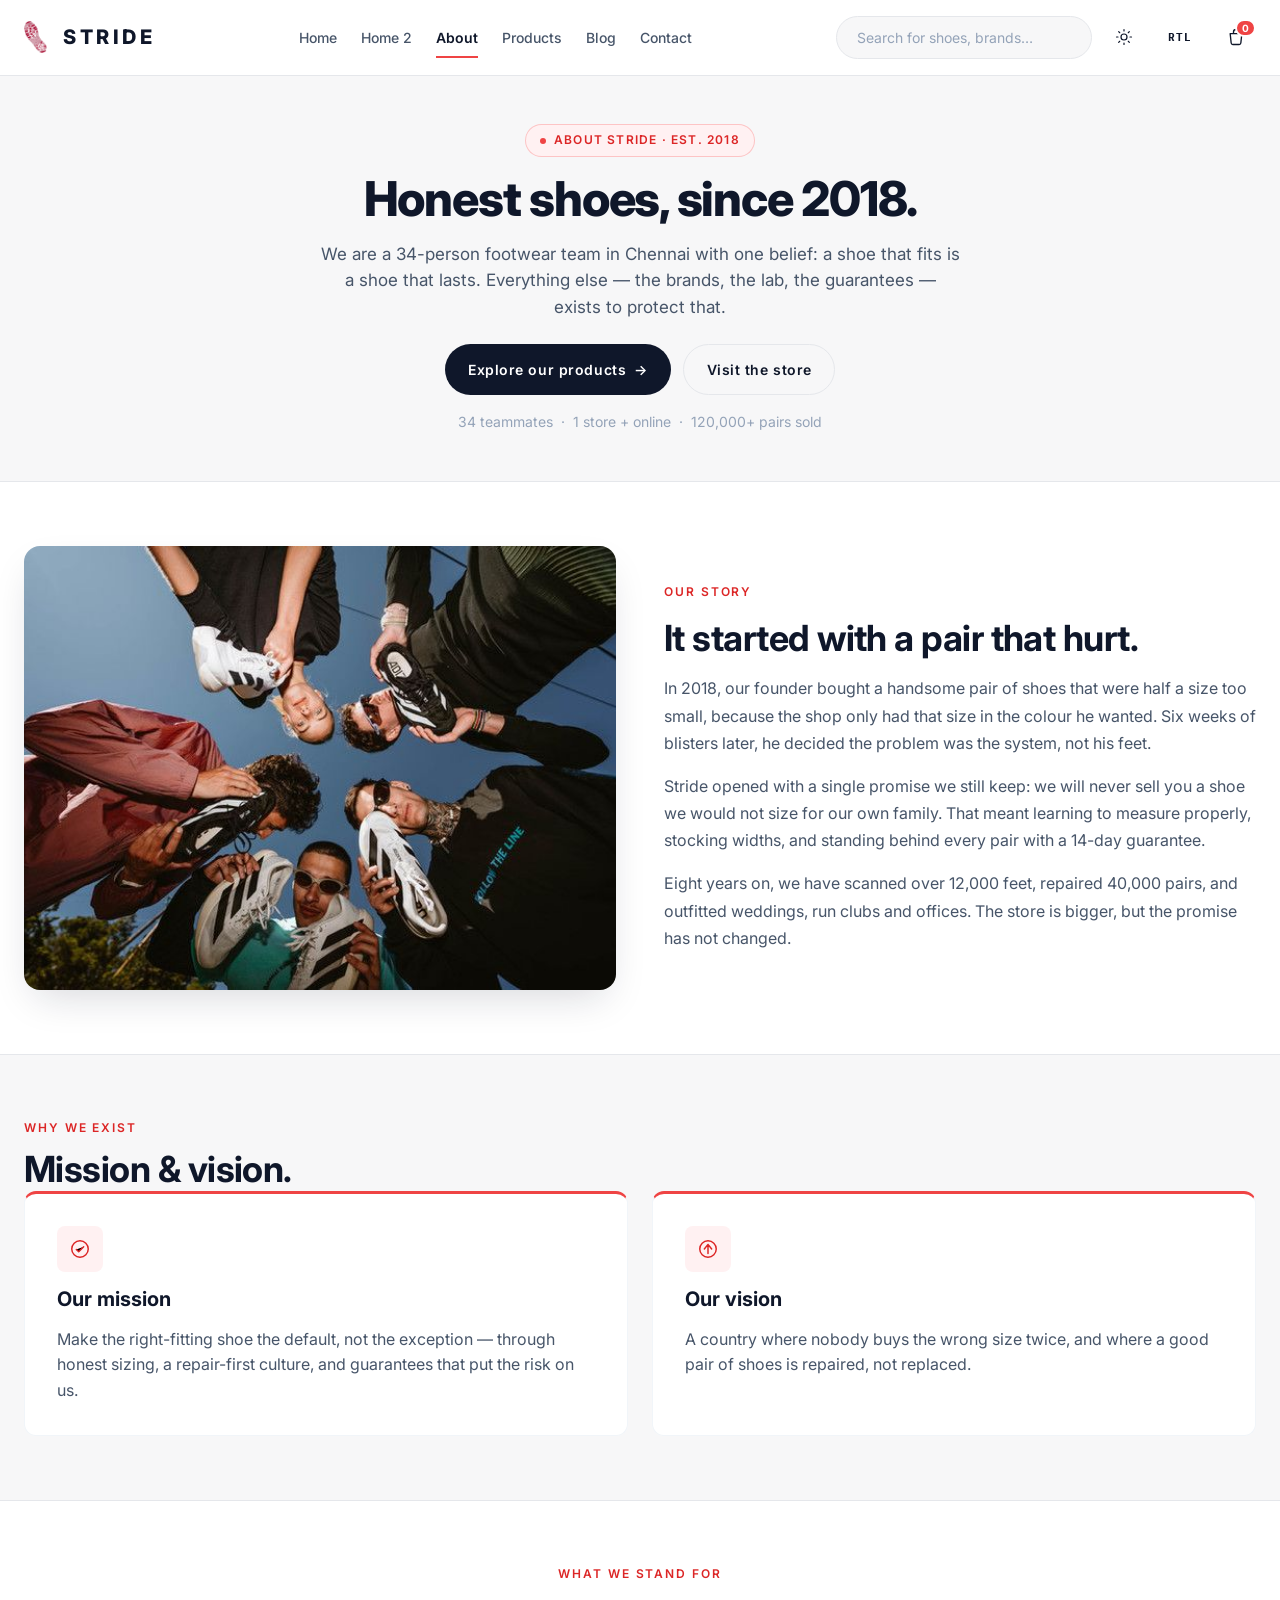
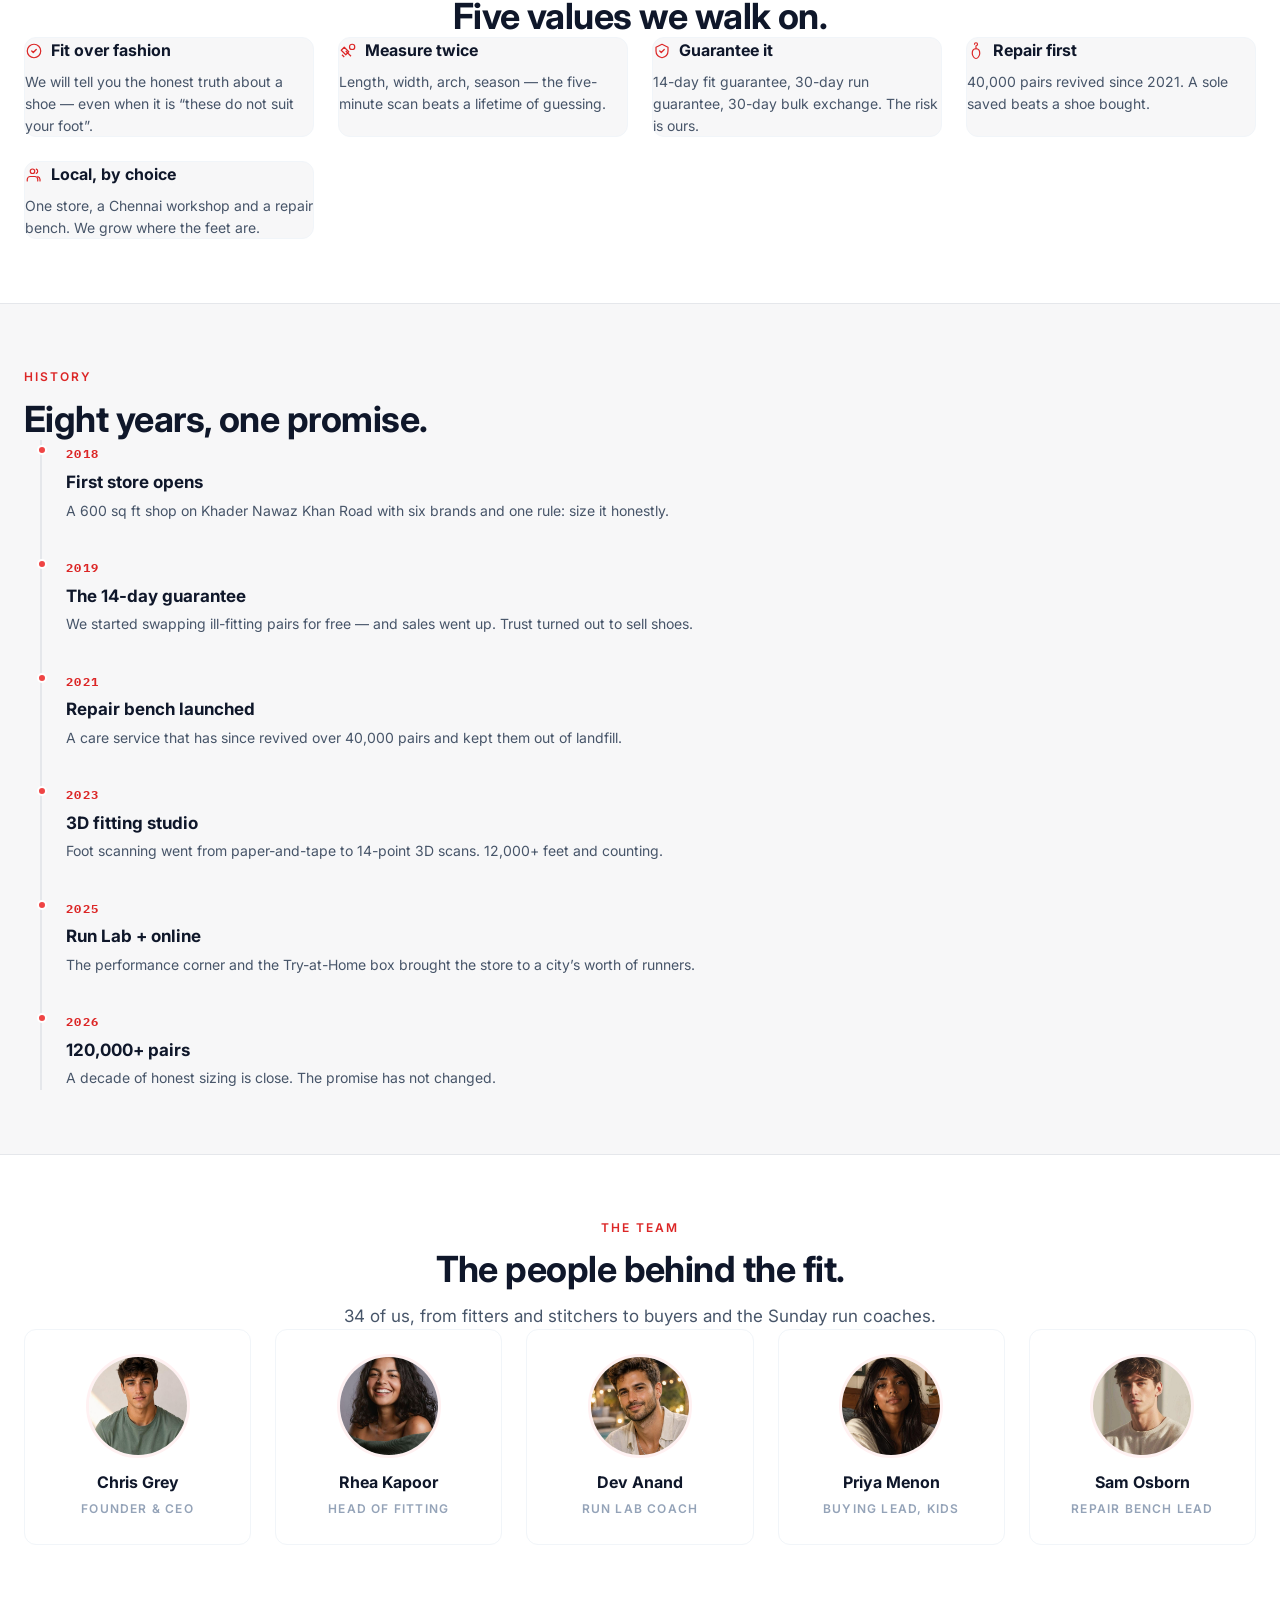
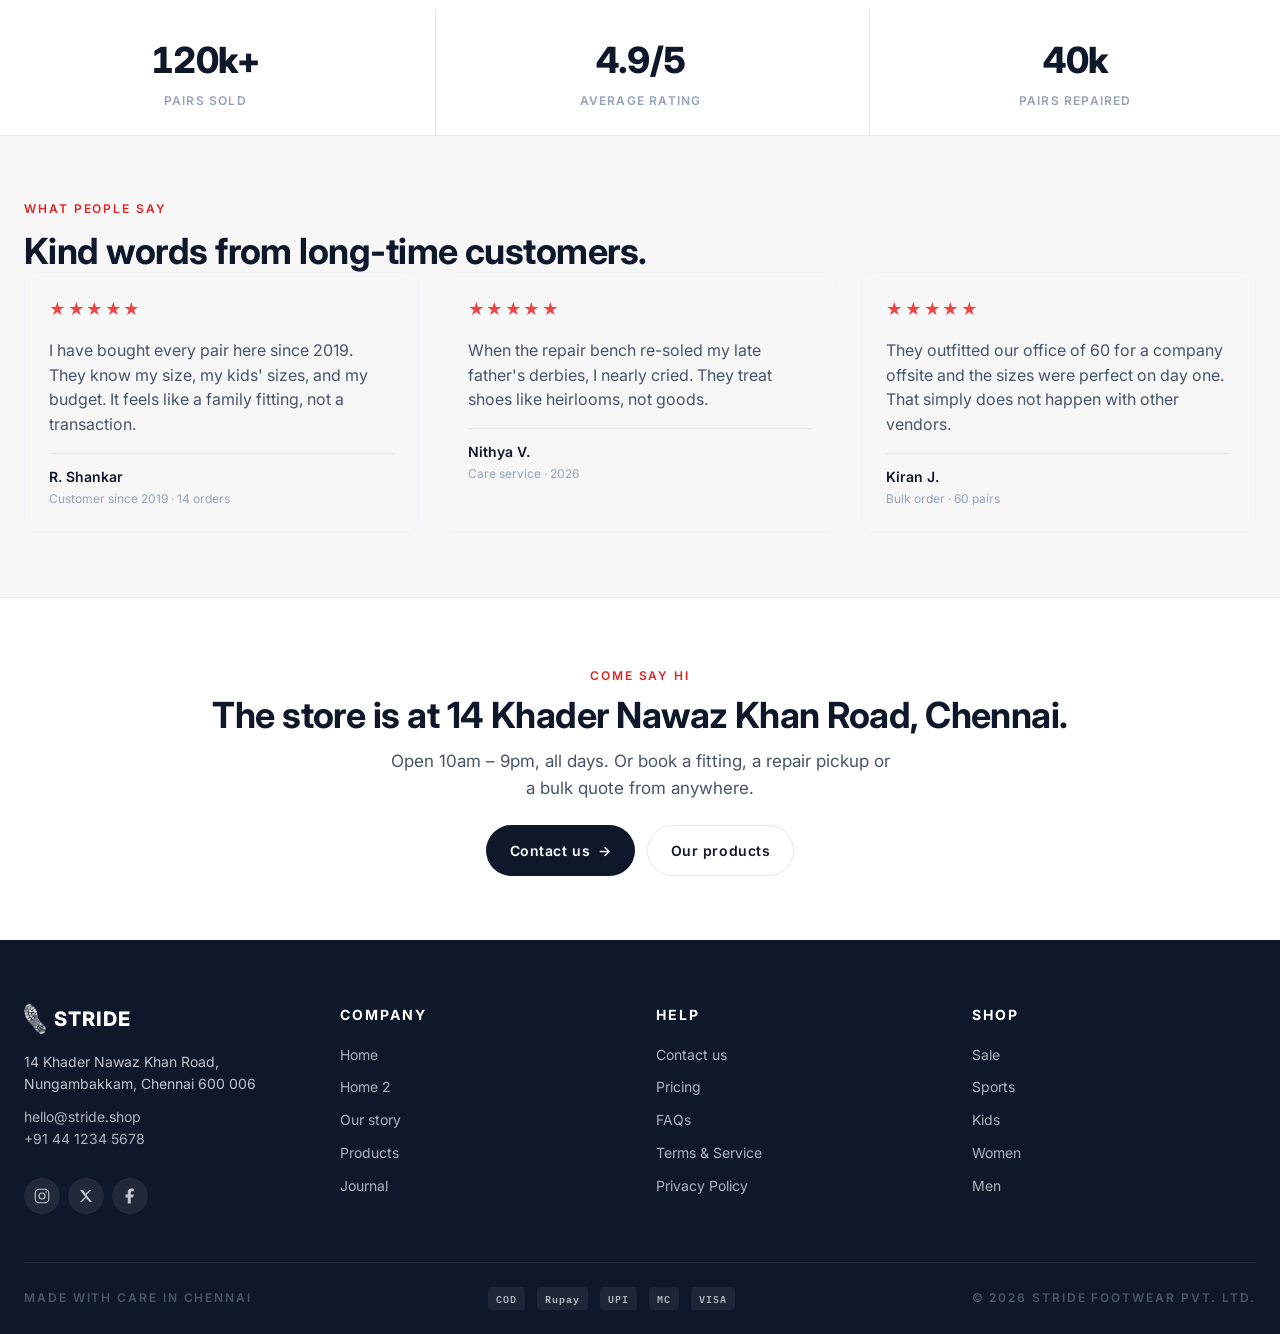
==== commit cb6c4730: "initial commit" ====
--- a/pages/about.html
+++ b/pages/about.html
@@ -34,40 +34,28 @@
 
     <main id="top">
       <!-- ===========================================================
-           HERO
-           =========================================================== -->
-      <section class="page-hero" aria-labelledby="about-title">
+           HERO (Centered Style matching Blog Page)
+           =========================================================== -->
+      <section class="page-hero page-hero--center" aria-labelledby="about-title">
         <div class="page-hero__inner">
-          <div class="page-hero__copy" data-reveal>
-            <span class="page-hero__eyebrow">
-              <span class="hero__eyebrow-dot" aria-hidden="true"></span>
-              About Stride · Est. 2018
-            </span>
-            <h1 id="about-title" class="page-hero__title">
-              Honest shoes, <em style="color:var(--accent-deep);font-style:normal">since 2018.</em>
-            </h1>
-            <p class="page-hero__lede">
-              We are a 34-person footwear team in Chennai with one belief:
-              a shoe that fits is a shoe that lasts. Everything else —
-              the brands, the lab, the guarantees — exists to protect that.
-            </p>
-            <div class="page-hero__ctas">
-              <a href="products.html" class="btn btn--primary">Explore our products <span aria-hidden="true">→</span></a>
-              <a href="contact.html" class="btn btn--ghost">Visit the store</a>
-            </div>
-            <div class="page-hero__meta">
-              <span>34 teammates</span><span aria-hidden="true">·</span>
-              <span>1 store + online</span><span aria-hidden="true">·</span>
-              <span>120,000+ pairs sold</span>
-            </div>
-          </div>
-          <div class="page-hero__media" data-reveal>
-            <img
-              src="https://images.unsplash.com/photo-1441984904996-e0b6ba687e04?w=900&auto=format&fit=crop"
-              alt="Inside the Stride store, shelves of footwear"
-              loading="eager"
-              decoding="async"
-            />
+          <span class="page-hero__eyebrow">
+            <span class="hero__eyebrow-dot" aria-hidden="true"></span>
+            About Stride · Est. 2018
+          </span>
+          <h1 id="about-title" class="page-hero__title">Honest shoes, since 2018.</h1>
+          <p class="page-hero__lede">
+            We are a 34-person footwear team in Chennai with one belief: a shoe that fits is a shoe that lasts. Everything else — the brands, the lab, the guarantees — exists to protect that.
+          </p>
+          <div class="page-hero__ctas">
+            <a href="products.html" class="btn btn--primary">Explore our products <span aria-hidden="true">→</span></a>
+            <a href="contact.html" class="btn btn--ghost">Visit the store</a>
+          </div>
+          <div class="page-hero__meta">
+            <span>34 teammates</span>
+            <span aria-hidden="true">·</span>
+            <span>1 store + online</span>
+            <span aria-hidden="true">·</span>
+            <span>120,000+ pairs sold</span>
           </div>
         </div>
       </section>
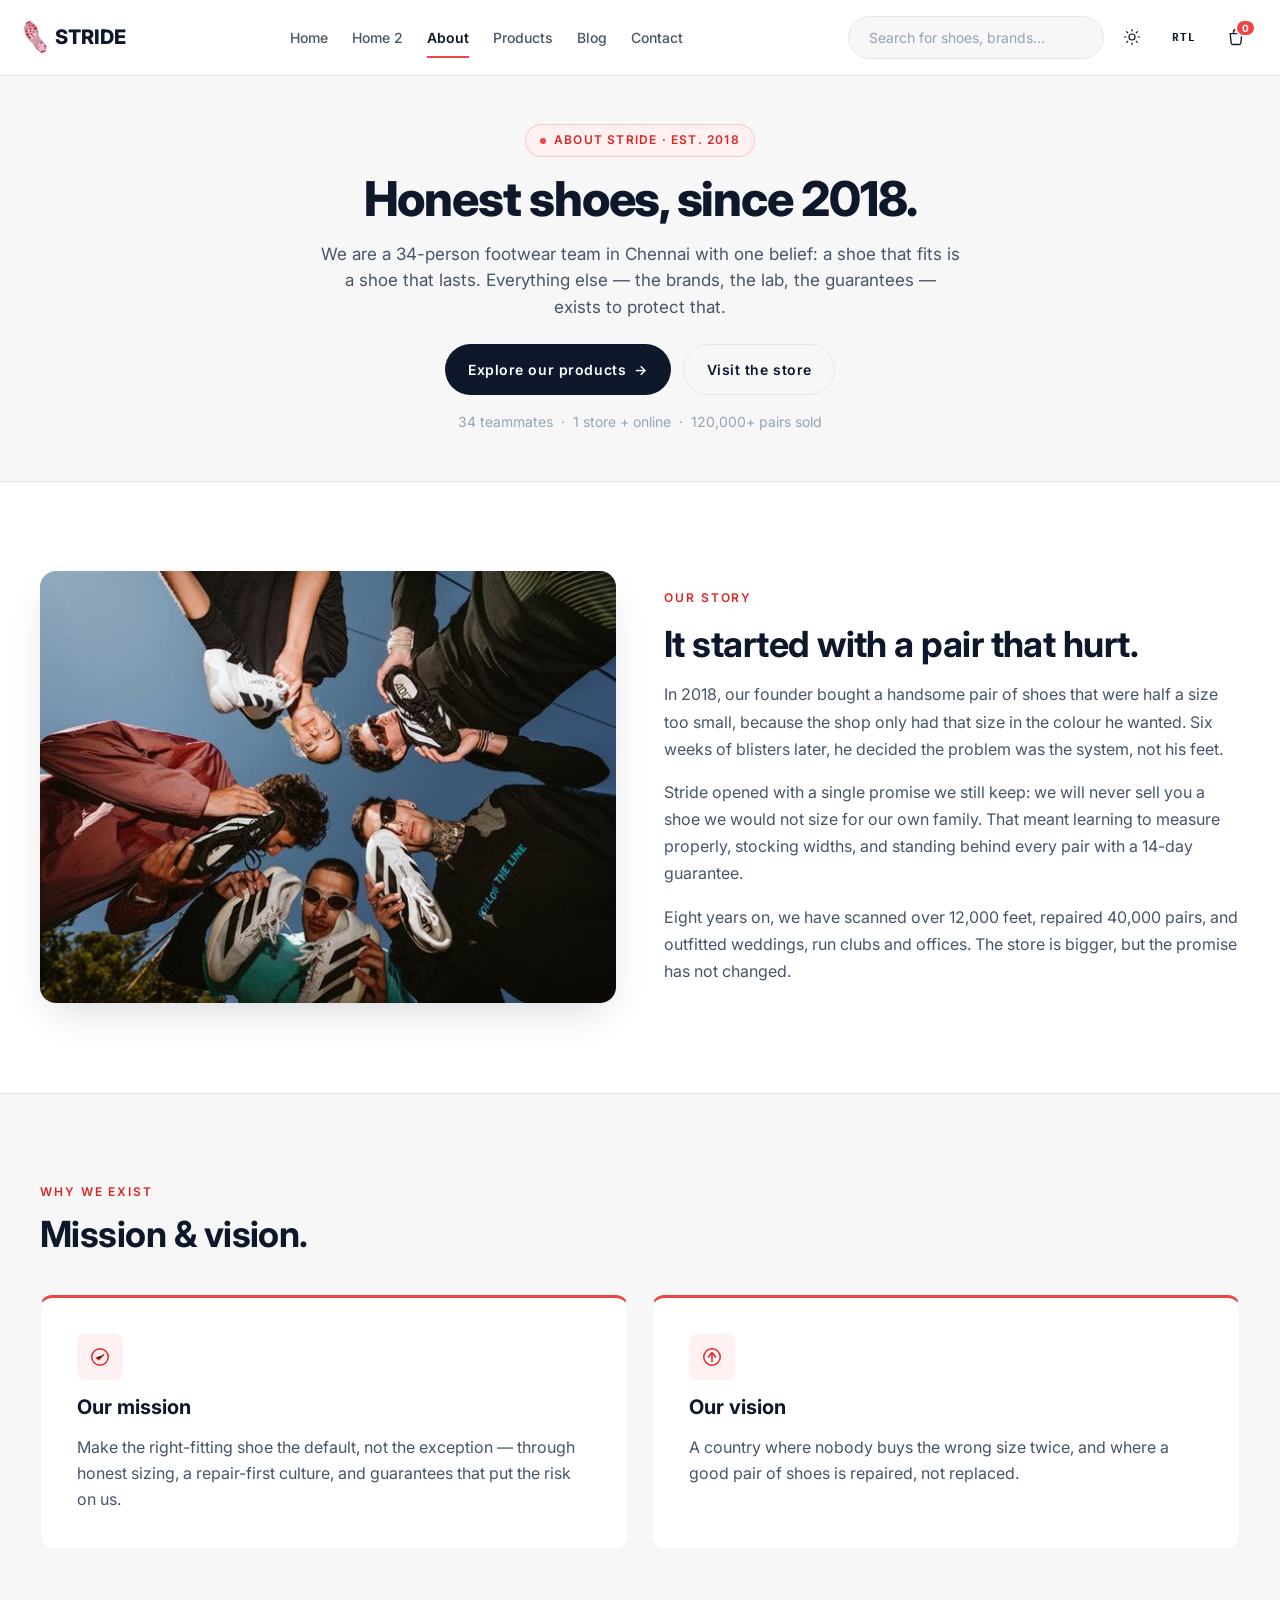
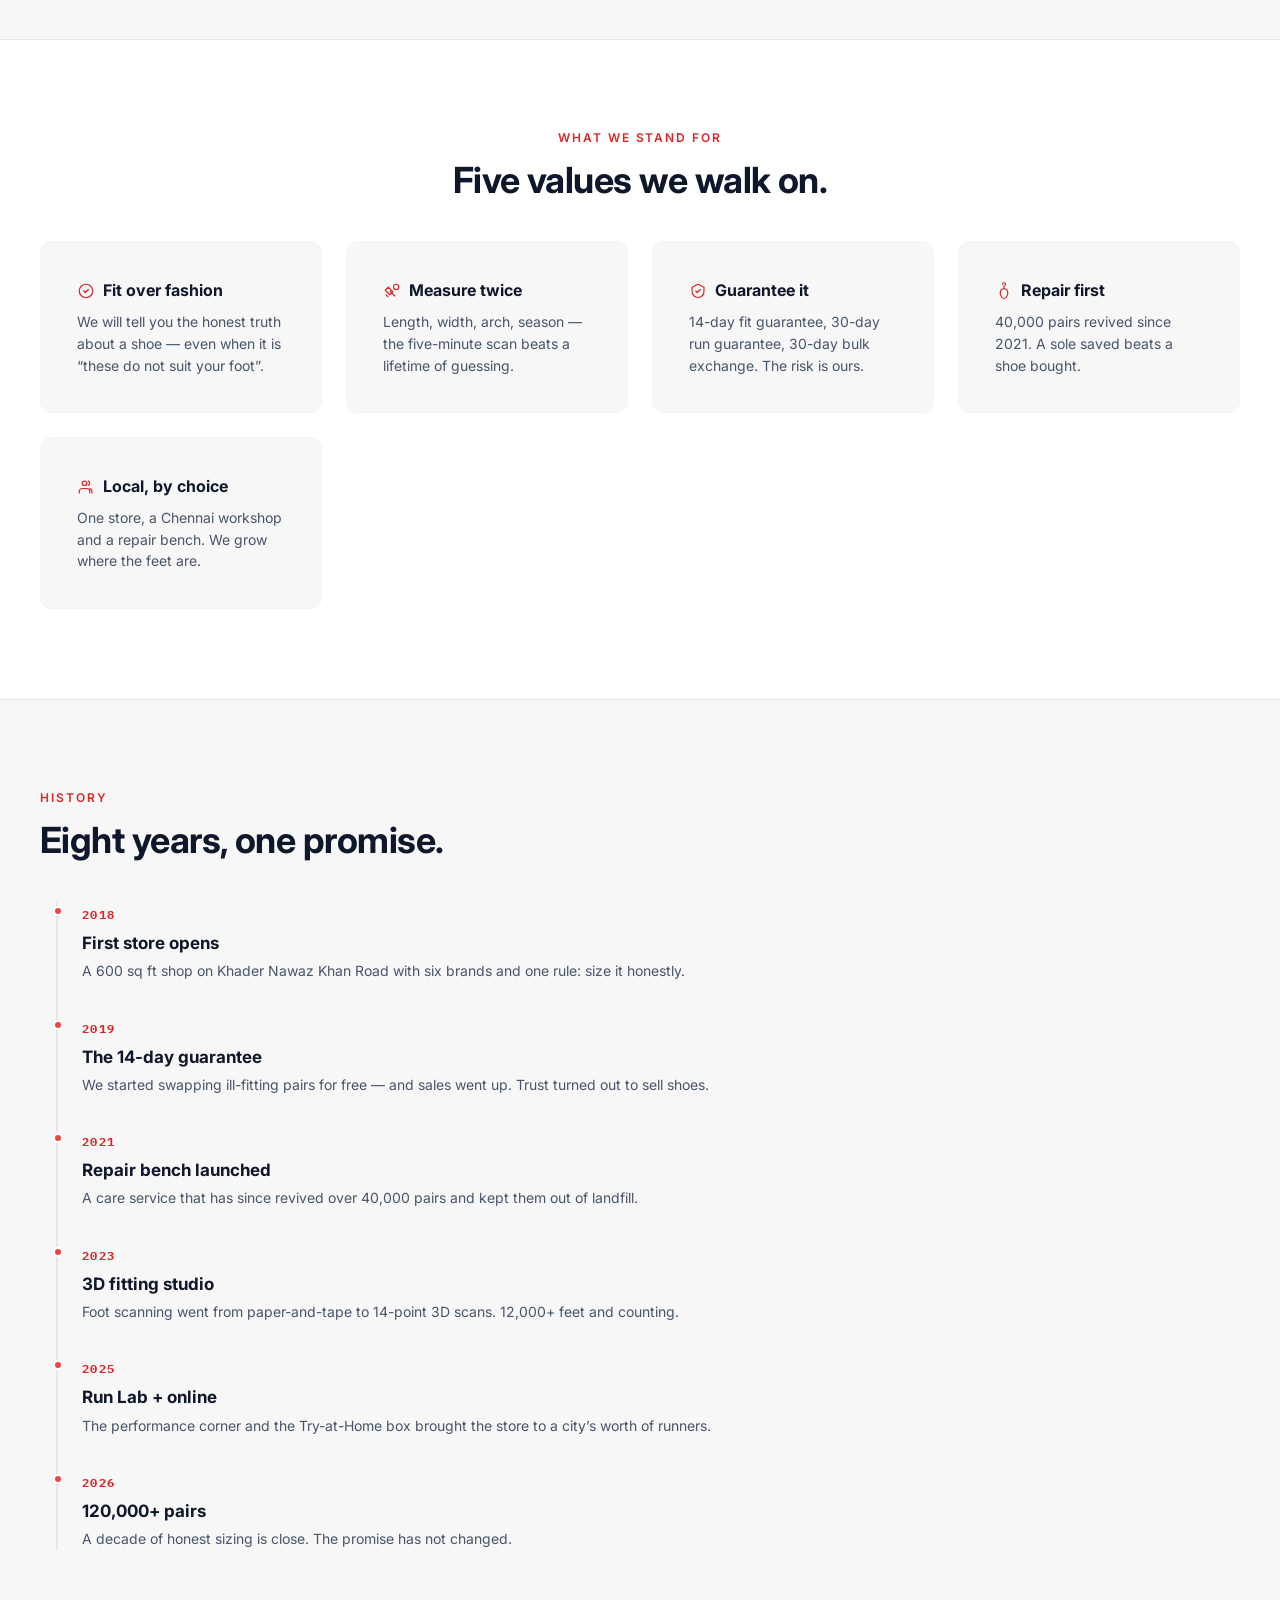
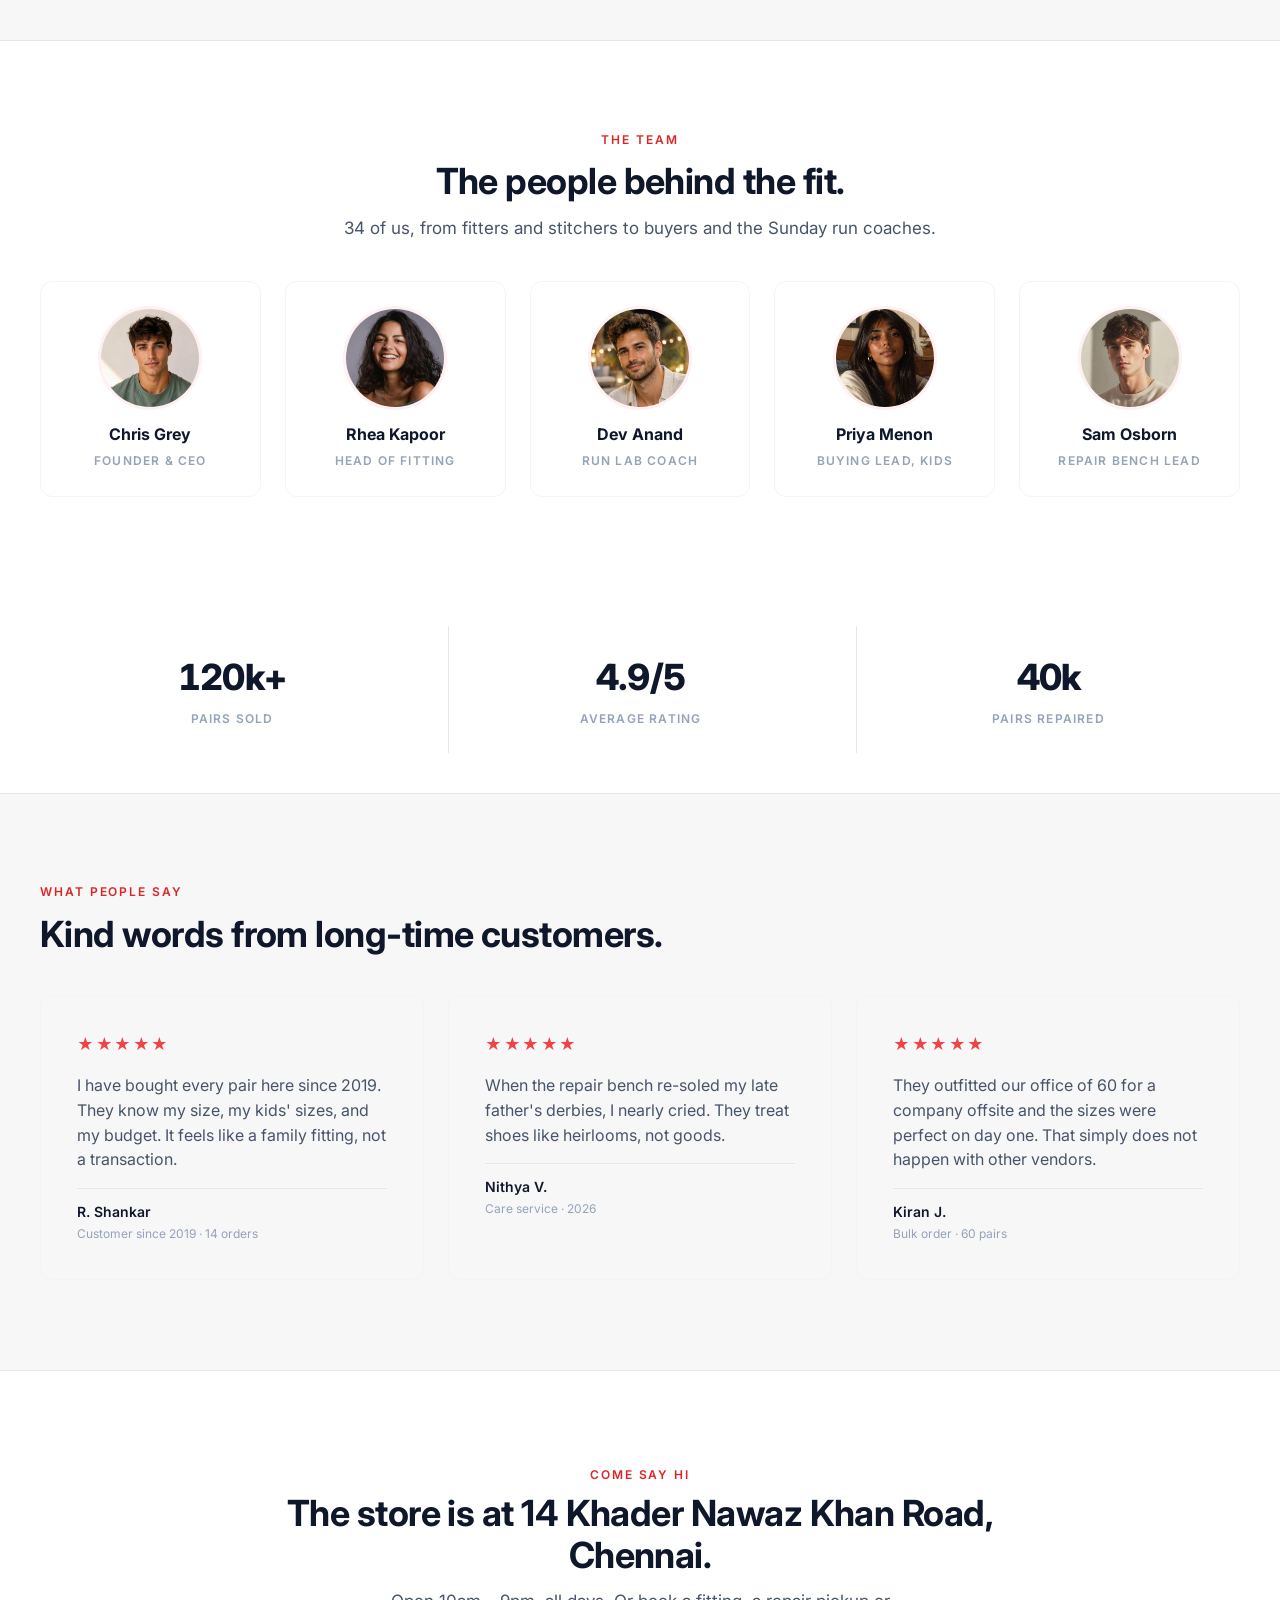
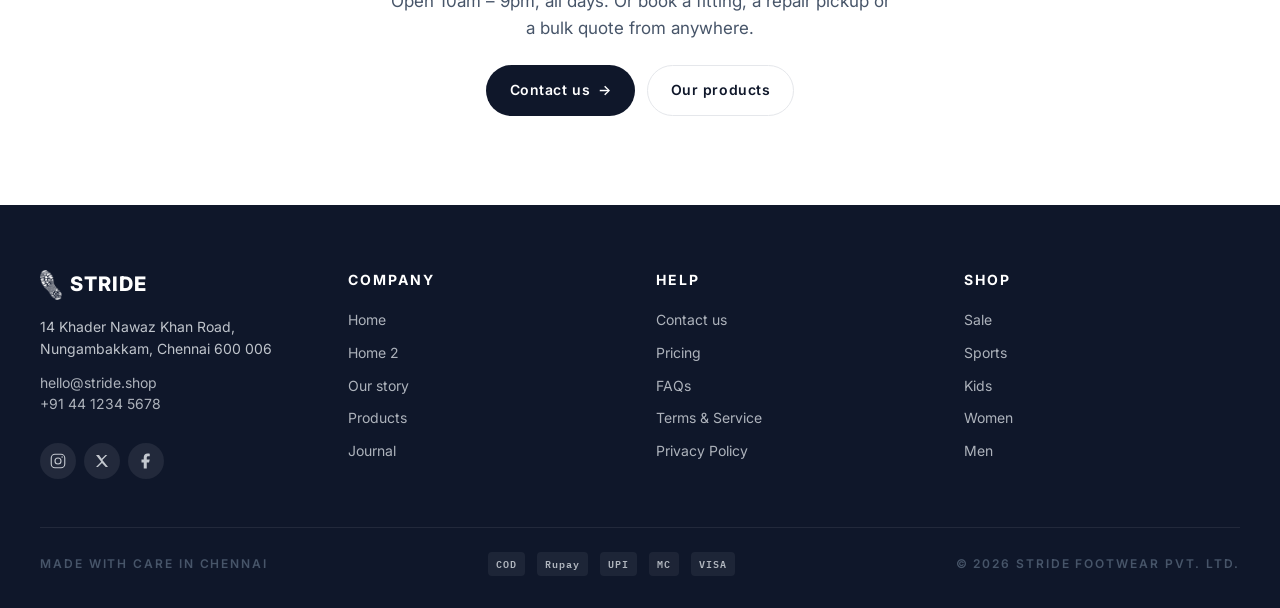
==== commit 659a7ddf: "Final Commit" ====
--- a/pages/about.html
+++ b/pages/about.html
@@ -15,10 +15,7 @@
       rel="stylesheet"
     />
     <link rel="stylesheet" href="../css/styles.css" />
-    <link
-      rel="icon"
-      href="data:image/svg+xml,%3Csvg xmlns='http://www.w3.org/2000/svg' viewBox='0 0 32 32'%3E%3Crect width='32' height='32' fill='%23ef4444'/%3E%3Cpath d='M5 22h22l-2-6-7-2-5 4-4-2-4 2z' fill='%23ffffff'/%3E%3C/svg%3E"
-    />
+    <link rel="icon" href="../assets/logo.png" />
     <script>
       try {
         var t = localStorage.getItem('stride-theme');
--- a/css/styles.css
+++ b/css/styles.css
@@ -40,10 +40,13 @@
   --space-2: 0.5rem;
   --space-3: 0.75rem;
   --space-4: 1rem;
+  --space-5: 1.25rem;
   --space-6: 1.5rem;
   --space-8: 2rem;
+  --space-10: 2.5rem;
   --space-12: 3rem;
   --space-16: 4rem;
+  --space-20: 5rem;
   --space-24: 6rem;
 
   /* Type scale */
@@ -162,9 +165,55 @@
   border: 0;
 }
 
+/* Keep anchored sections clear of the sticky header */
+[id] {
+  scroll-margin-top: 5.5rem;
+}
+
 /* --------------------------------------------------------------------------
-   Utility classes
+   Utility & Container Classes
    -------------------------------------------------------------------------- */
+.wrap,
+.container {
+  width: 100%;
+  max-width: var(--max-width);
+  margin-left: auto;
+  margin-right: auto;
+  padding-left: clamp(1.25rem, 5vw, 2.5rem) !important;
+  padding-right: clamp(1.25rem, 5vw, 2.5rem) !important;
+}
+
+.section {
+  padding: clamp(3.5rem, 7vw, 6rem) 0;
+}
+
+.section--soft {
+  background: var(--bg-soft);
+}
+
+.sec-head {
+  display: flex;
+  flex-direction: column;
+  gap: var(--space-2);
+  margin-bottom: clamp(2rem, 5vw, 3.5rem);
+}
+
+.sec-eyebrow {
+  font-size: var(--text-xs);
+  font-weight: 700;
+  letter-spacing: 0.14em;
+  text-transform: uppercase;
+  color: var(--accent);
+}
+
+.sec-title {
+  font-size: clamp(1.8rem, 4vw, 2.75rem);
+  font-weight: 800;
+  line-height: 1.12;
+  letter-spacing: -0.02em;
+  color: var(--ink);
+}
+
 .small-caps {
   font-family: var(--font-body);
   font-size: var(--text-xs);
@@ -302,7 +351,6 @@
 .brand {
   display: inline-flex;
   align-items: center;
-  gap: var(--space-2);
   color: var(--ink);
 }
 
@@ -311,10 +359,16 @@
   color: var(--accent);
 }
 
+.brand__logo-img {
+  height: 32px;
+  width: auto;
+  object-fit: contain;
+  margin-right: 0.5rem;
+}
+
 .brand__word {
   font-size: var(--text-xl);
   font-weight: 800;
-  letter-spacing: 0.18em;
 }
 
 .primary-nav {
@@ -370,7 +424,7 @@
 .header__actions {
   display: flex;
   align-items: center;
-  gap: var(--space-3);
+  gap: var(--space-2);
   justify-self: end;
 }
 
@@ -564,11 +618,11 @@
   width: 100%;
   max-width: var(--max-width);
   margin: 0 auto;
-  padding: clamp(3rem, 6vw, 5rem) var(--gutter);
+  padding: clamp(3.5rem, 8vw, 6rem) clamp(1.5rem, 5vw, 3.5rem);
   display: flex;
   justify-content: space-between;
   align-items: flex-end;
-  min-height: clamp(420px, 65vh, 600px);
+  min-height: clamp(450px, 70vh, 650px);
 }
 
 .hero__copy--editorial {
@@ -576,6 +630,8 @@
   flex-direction: column;
   gap: clamp(1.25rem, 2.5vw, 1.85rem);
   max-width: 36rem;
+  margin-bottom: var(--space-4);
+  padding: 0 var(--space-2);
 }
 
 .hero__eyebrow-editorial {
@@ -1169,7 +1225,7 @@
 .catalog {
   max-width: var(--max-width);
   margin: 0 auto;
-  padding: var(--space-12) var(--gutter) var(--space-16);
+  padding: var(--space-12) clamp(1.25rem, 5vw, 2.5rem) var(--space-16);
 }
 
 .catalog__toolbar {
@@ -1621,7 +1677,7 @@
    -------------------------------------------------------------------------- */
 .brands-strip {
   background: var(--bg-soft);
-  padding: var(--space-16) var(--gutter);
+  padding: var(--space-16) clamp(1.25rem, 5vw, 2.5rem);
   border-top: 1px solid var(--border);
   border-bottom: 1px solid var(--border);
 }
@@ -1674,7 +1730,7 @@
 .promo-strip {
   background: var(--utility-bg);
   color: #fff;
-  padding: var(--space-16) var(--gutter);
+  padding: var(--space-16) clamp(1.25rem, 5vw, 2.5rem);
 }
 
 .promo-strip__inner {
@@ -1762,7 +1818,7 @@
 .testimonials {
   max-width: var(--max-width);
   margin: 0 auto;
-  padding: var(--space-16) var(--gutter);
+  padding: var(--space-16) clamp(1.25rem, 5vw, 2.5rem);
 }
 
 .testimonials__header {
@@ -1833,7 +1889,7 @@
 .footer {
   background: var(--footer-bg);
   color: rgba(241, 245, 249, 0.78);
-  padding: var(--space-16) var(--gutter) var(--space-6);
+  padding: var(--space-16) clamp(1.25rem, 5vw, 2.5rem) var(--space-8);
 }
 
 .footer__top {
@@ -1901,6 +1957,12 @@
 .footer__social a:hover {
   background: var(--accent);
   color: #fff;
+}
+
+.footer__brand .brand__logo-img {
+  height: 30px;
+  filter: brightness(0) invert(1);
+  margin-right: 0.5rem;
 }
 
 .footer__bottom {
@@ -2269,7 +2331,7 @@
   }
 
   .promo-strip {
-    padding: var(--space-12) var(--gutter);
+    padding: var(--space-12) clamp(1.25rem, 5vw, 2.5rem);
   }
 }
 
@@ -2460,7 +2522,7 @@
    Shared layout primitives
    -------------------------------------------------------------------------- */
 .section {
-  padding: var(--space-16) var(--gutter);
+  padding: clamp(3.5rem, 7vw, 6rem) 0;
 }
 
 .section--soft {
@@ -2474,17 +2536,33 @@
   color: #fff;
 }
 
+.section--dark > .wrap {
+  padding-block: var(--space-16);
+}
+
+.section--dark .btn--ghost {
+  color: #fff;
+  border-color: rgba(255, 255, 255, 0.3);
+}
+
 .section--tight {
-  padding: var(--space-10) var(--gutter);
+  padding: var(--space-10) 0;
 }
 
 .wrap {
   max-width: var(--max-width);
-  margin: 0 auto;
+  margin-left: auto;
+  margin-right: auto;
+  padding-left: clamp(1.25rem, 5vw, 2.5rem);
+  padding-right: clamp(1.25rem, 5vw, 2.5rem);
 }
 
 .wrap--narrow {
   max-width: 58rem;
+  margin-left: auto;
+  margin-right: auto;
+  padding-left: clamp(1.25rem, 5vw, 2.5rem);
+  padding-right: clamp(1.25rem, 5vw, 2.5rem);
 }
 
 .sec-head {
@@ -2557,7 +2635,7 @@
 .page-hero {
   background: var(--bg-soft);
   border-bottom: 1px solid var(--border);
-  padding: var(--space-12) var(--gutter);
+  padding: var(--space-12) clamp(1.25rem, 5vw, 2.5rem);
 }
 
 .page-hero__inner {
@@ -2698,13 +2776,28 @@
 }
 
 /* --------------------------------------------------------------------------
-   Feature / info cards
+   Feature / info cards & Site-wide Card Inner Padding
    -------------------------------------------------------------------------- */
+.feature-card,
+.step,
+.mv-card,
+.value-item,
+.testimonial,
+.pricing-card,
+.contact-card,
+.blog-card,
+.lab-card {
+  padding: clamp(1.25rem, 4vw, 2.25rem) !important;
+}
+
+.product-card__body {
+  padding: clamp(1.15rem, 3.5vw, 1.5rem) !important;
+}
+
 .feature-card {
   display: flex;
   flex-direction: column;
   gap: var(--space-3);
-  padding: var(--space-6);
   background: var(--surface);
   border: 1px solid var(--border-soft);
   border-radius: var(--radius-lg);
@@ -3993,7 +4086,7 @@
 .soon-hero {
   background: var(--utility-bg);
   color: #fff;
-  padding: var(--space-24) var(--gutter);
+  padding: var(--space-24) clamp(1.25rem, 5vw, 2.5rem);
   position: relative;
   overflow: hidden;
 }
@@ -4088,7 +4181,7 @@
    -------------------------------------------------------------------------- */
 .err-wrap {
   text-align: center;
-  padding: var(--space-20) var(--gutter);
+  padding: var(--space-20) clamp(1.25rem, 5vw, 2.5rem);
   display: flex;
   flex-direction: column;
   align-items: center;
@@ -4282,27 +4375,151 @@
 }
 
 /* --------------------------------------------------------------------------
-   Extended responsive rules
+   Extended Responsive Design System & Layout Refinement
    -------------------------------------------------------------------------- */
-@media (max-width: 1080px) {
+
+/* Standardized Responsive Chip Bar */
+.chip-bar__inner {
+  overflow-x: auto;
+  scrollbar-width: none;
+  -ms-overflow-style: none;
+  -webkit-overflow-scrolling: touch;
+  padding: var(--space-3) var(--gutter);
+}
+.chip-bar__inner::-webkit-scrollbar {
+  display: none;
+}
+
+/* Card Body & Spacing Enhancements */
+.product-card__body {
+  padding: var(--space-4);
+  display: flex;
+  flex-direction: column;
+  gap: var(--space-2);
+}
+
+.product-card__name {
+  font-size: var(--text-base);
+  font-weight: 700;
+  line-height: 1.3;
+}
+
+.product-card__price-row {
+  margin-top: auto;
+  padding-top: var(--space-2);
+}
+
+/* --- Breakpoint: 1200px (Laptops & Small Desktops) --- */
+@media (max-width: 1200px) {
+  .product-grid {
+    grid-template-columns: repeat(3, 1fr);
+    gap: var(--space-5);
+  }
+
+  .testimonials__grid {
+    grid-template-columns: repeat(2, 1fr);
+  }
+}
+
+/* --- Breakpoint: 1024px (Tablets Landscape & Mobile Header Overlay) --- */
+@media (max-width: 1024px) {
+  .primary-nav {
+    display: none !important;
+  }
+
+  .nav-toggle {
+    display: flex !important;
+  }
+
+  .header__inner {
+    grid-template-columns: auto 1fr auto;
+    gap: var(--space-4);
+  }
+
+  .search {
+    width: 100%;
+    max-width: 160px;
+  }
+
+  /* Animated Mobile Menu Overlay */
+  .mobile-nav {
+    display: none;
+    flex-direction: column;
+    position: fixed;
+    top: 64px;
+    left: 0;
+    width: 100vw;
+    height: calc(100vh - 64px);
+    background: var(--bg);
+    z-index: 9999;
+    padding: var(--space-6) var(--gutter);
+    overflow-y: auto;
+    border-top: 1px solid var(--border);
+    box-shadow: 0 20px 40px rgba(0, 0, 0, 0.3);
+    animation: slideDownNav 220ms var(--ease-out);
+  }
+
+  .mobile-nav.is-open {
+    display: flex !important;
+  }
+
+  .mobile-nav__link {
+    font-size: var(--text-lg);
+    padding: var(--space-4) 0;
+    border-bottom: 1px solid var(--border-soft);
+  }
+
+  @keyframes slideDownNav {
+    from { transform: translateY(-10px); opacity: 0; }
+    to { transform: translateY(0); opacity: 1; }
+  }
+
+  .hero--editorial {
+    min-height: auto;
+    padding: clamp(3rem, 8vw, 5rem) 0;
+  }
+
+  .hero__inner--editorial {
+    flex-direction: column;
+    align-items: flex-start;
+    min-height: auto;
+    gap: var(--space-8);
+  }
+
+  .hero__title--editorial {
+    font-size: clamp(2.4rem, 6.5vw, 3.8rem);
+  }
+
+  .hero__copy--editorial {
+    max-width: 100%;
+  }
+
   .blog-grid {
     grid-template-columns: repeat(2, 1fr);
   }
 }
 
+/* --- Breakpoint: 960px (Tablets Portrait) --- */
 @media (max-width: 960px) {
   .page-hero__inner {
     grid-template-columns: 1fr;
     gap: var(--space-8);
   }
 
+  .hero__inner {
+    grid-template-columns: 1fr;
+    gap: var(--space-8);
+    padding: var(--space-10) var(--gutter);
+  }
+
+  .hero__visual {
+    margin-top: var(--space-6);
+  }
+
   .story-grid,
   .mv-grid,
   .contact-layout,
-  .detail-layout {
-    grid-template-columns: 1fr;
-  }
-
+  .detail-layout,
   .plans-grid,
   .pricing-tiers,
   .steps,
@@ -4310,6 +4527,7 @@
   .grid-3,
   .contact-info-grid {
     grid-template-columns: 1fr;
+    gap: var(--space-6);
   }
 
   .blog-featured {
@@ -4320,6 +4538,11 @@
     aspect-ratio: 16 / 9;
   }
 
+  .footer__top {
+    grid-template-columns: repeat(2, 1fr);
+    gap: var(--space-8);
+  }
+
   .stats-bar {
     grid-template-columns: repeat(3, 1fr);
   }
@@ -4329,7 +4552,22 @@
   }
 }
 
-@media (max-width: 760px) {
+/* --- Breakpoint: 768px (Mobile Landscape / Phablets) --- */
+@media (max-width: 768px) {
+  .product-grid {
+    grid-template-columns: repeat(2, 1fr);
+    gap: var(--space-4);
+  }
+
+  .grid-auto {
+    grid-template-columns: repeat(auto-fill, minmax(220px, 1fr));
+    gap: var(--space-4);
+  }
+
+  .testimonials__grid {
+    grid-template-columns: 1fr;
+  }
+
   .stats-bar {
     grid-template-columns: repeat(2, 1fr);
     gap: var(--space-4);
@@ -4362,16 +4600,118 @@
   }
 
   .soon-hero {
-    padding: var(--space-16) var(--gutter);
+    padding: var(--space-16) clamp(1.25rem, 5vw, 2.5rem);
   }
 
   .header__actions .icon-btn--wish {
     display: none;
   }
-}
-
-@media (max-width: 520px) {
+
+  .hero__stats-editorial {
+    flex-wrap: wrap;
+    gap: var(--space-4);
+  }
+
+  .hero__stat-divider {
+    display: none;
+  }
+}
+
+/* --- Breakpoint: 640px (Mobile Portrait) --- */
+@media (max-width: 640px) {
+  .header__actions {
+    gap: 0.25rem !important;
+  }
+
+  .icon-btn {
+    width: 34px;
+    height: 34px;
+  }
+
+  .icon-btn--rtl {
+    padding: 0 4px;
+    font-size: 11px;
+  }
+
+  .hero__inner--editorial {
+    padding: 3rem clamp(1.25rem, 5vw, 2.5rem) 2.5rem;
+  }
+
+  .hero__copy--editorial {
+    padding: 0 0.25rem;
+    margin-bottom: 1rem;
+  }
+
+  .search {
+    display: none;
+  }
+
+  .hero__ctas--editorial,
+  .hero__ctas,
+  .page-hero__ctas {
+    flex-direction: column;
+    width: 100%;
+  }
+
+  .hero__ctas--editorial .btn,
+  .hero__ctas .btn,
+  .page-hero__ctas .btn {
+    width: 100%;
+  }
+
+  .hero__pills {
+    flex-wrap: wrap;
+    gap: var(--space-4);
+  }
+
+  .page-hero {
+    padding: var(--space-10) clamp(1.25rem, 5vw, 2.5rem);
+  }
+
+  .section {
+    padding: var(--space-10) 0;
+  }
+
+  .sec-head {
+    margin-bottom: var(--space-6);
+  }
+
+  .sec-title {
+    font-size: clamp(1.6rem, 5vw, 2.2rem);
+  }
+}
+
+/* --- Breakpoint: 480px (Small Mobile Screens) --- */
+@media (max-width: 480px) {
+  .product-grid {
+    grid-template-columns: 1fr;
+  }
+
+  .grid-auto {
+    grid-template-columns: 1fr;
+  }
+
   .blog-grid {
     grid-template-columns: 1fr;
   }
-}
+
+  .footer__top {
+    grid-template-columns: 1fr;
+    gap: var(--space-6);
+  }
+
+  .footer__bottom {
+    flex-direction: column;
+    text-align: center;
+    gap: var(--space-4);
+  }
+
+  .hero__title--editorial {
+    font-size: 2rem;
+  }
+
+  .hero__title {
+    font-size: 2.2rem;
+  }
+}
+
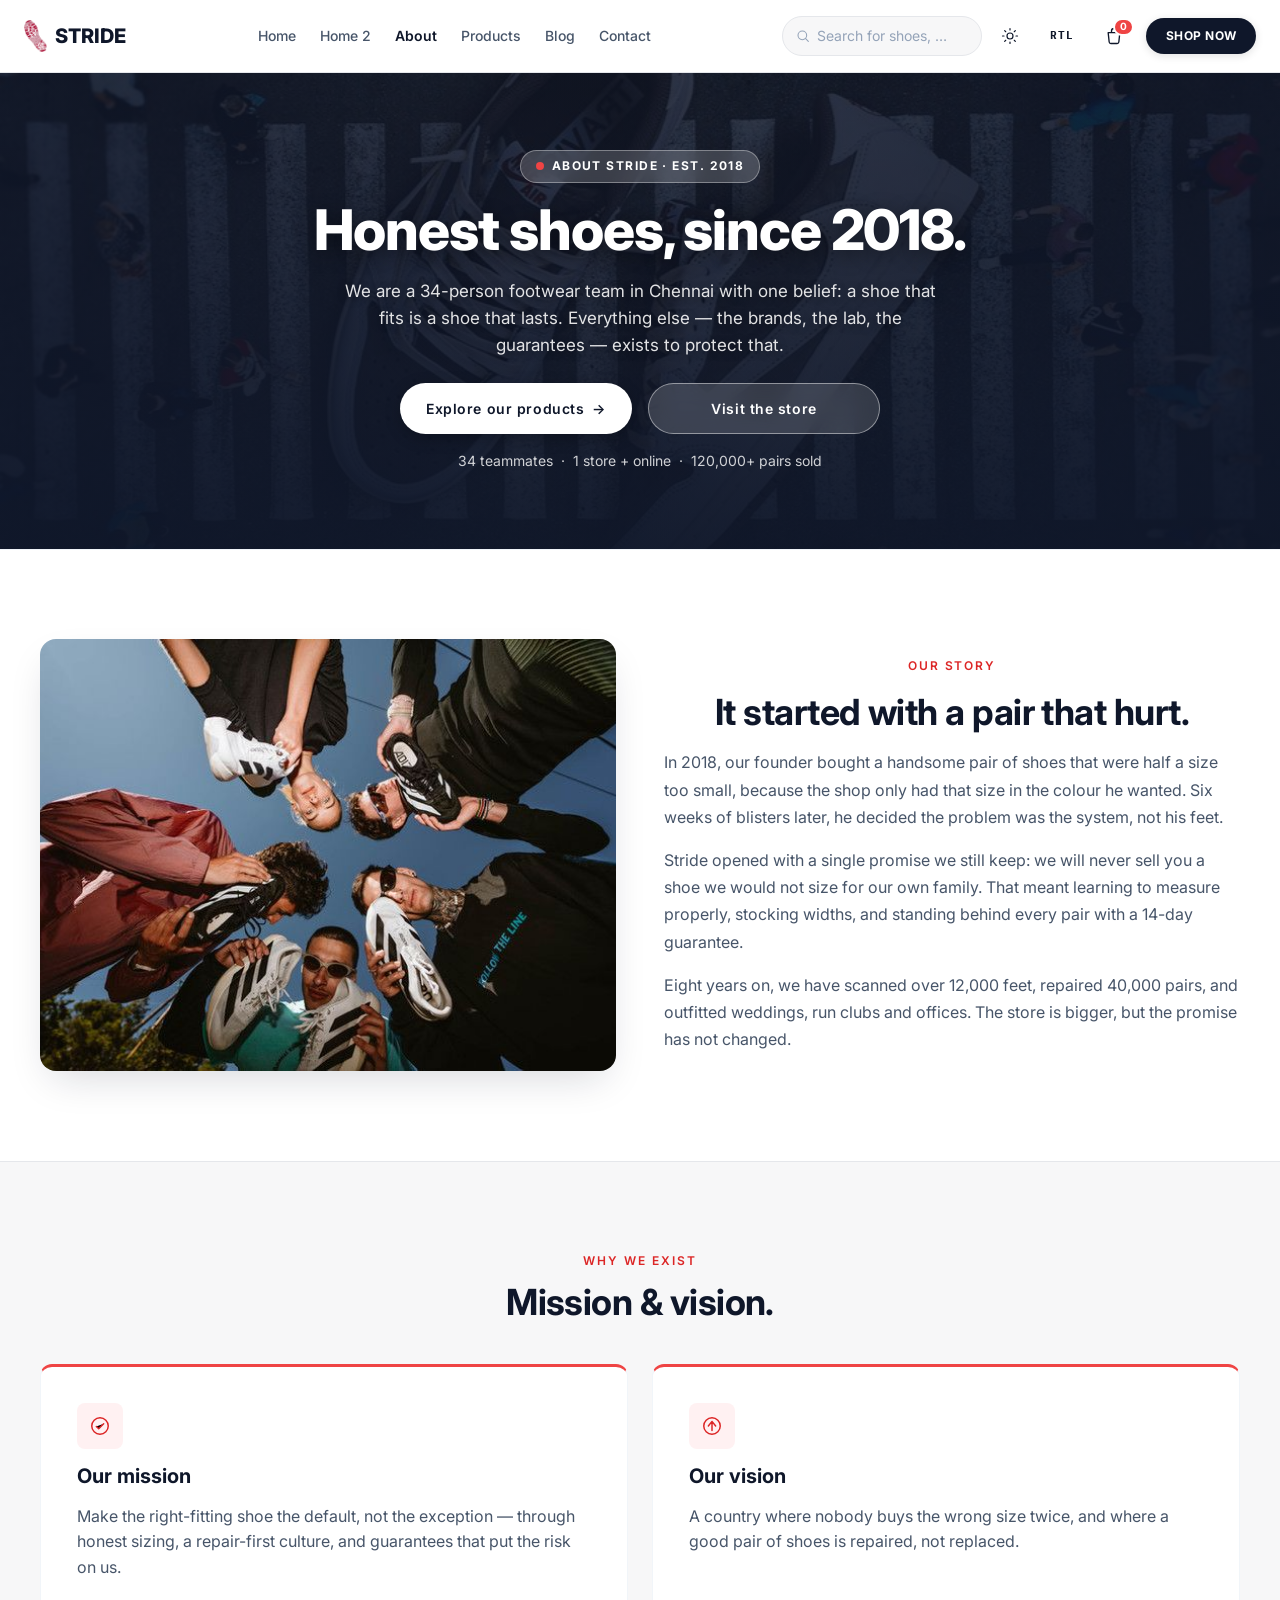
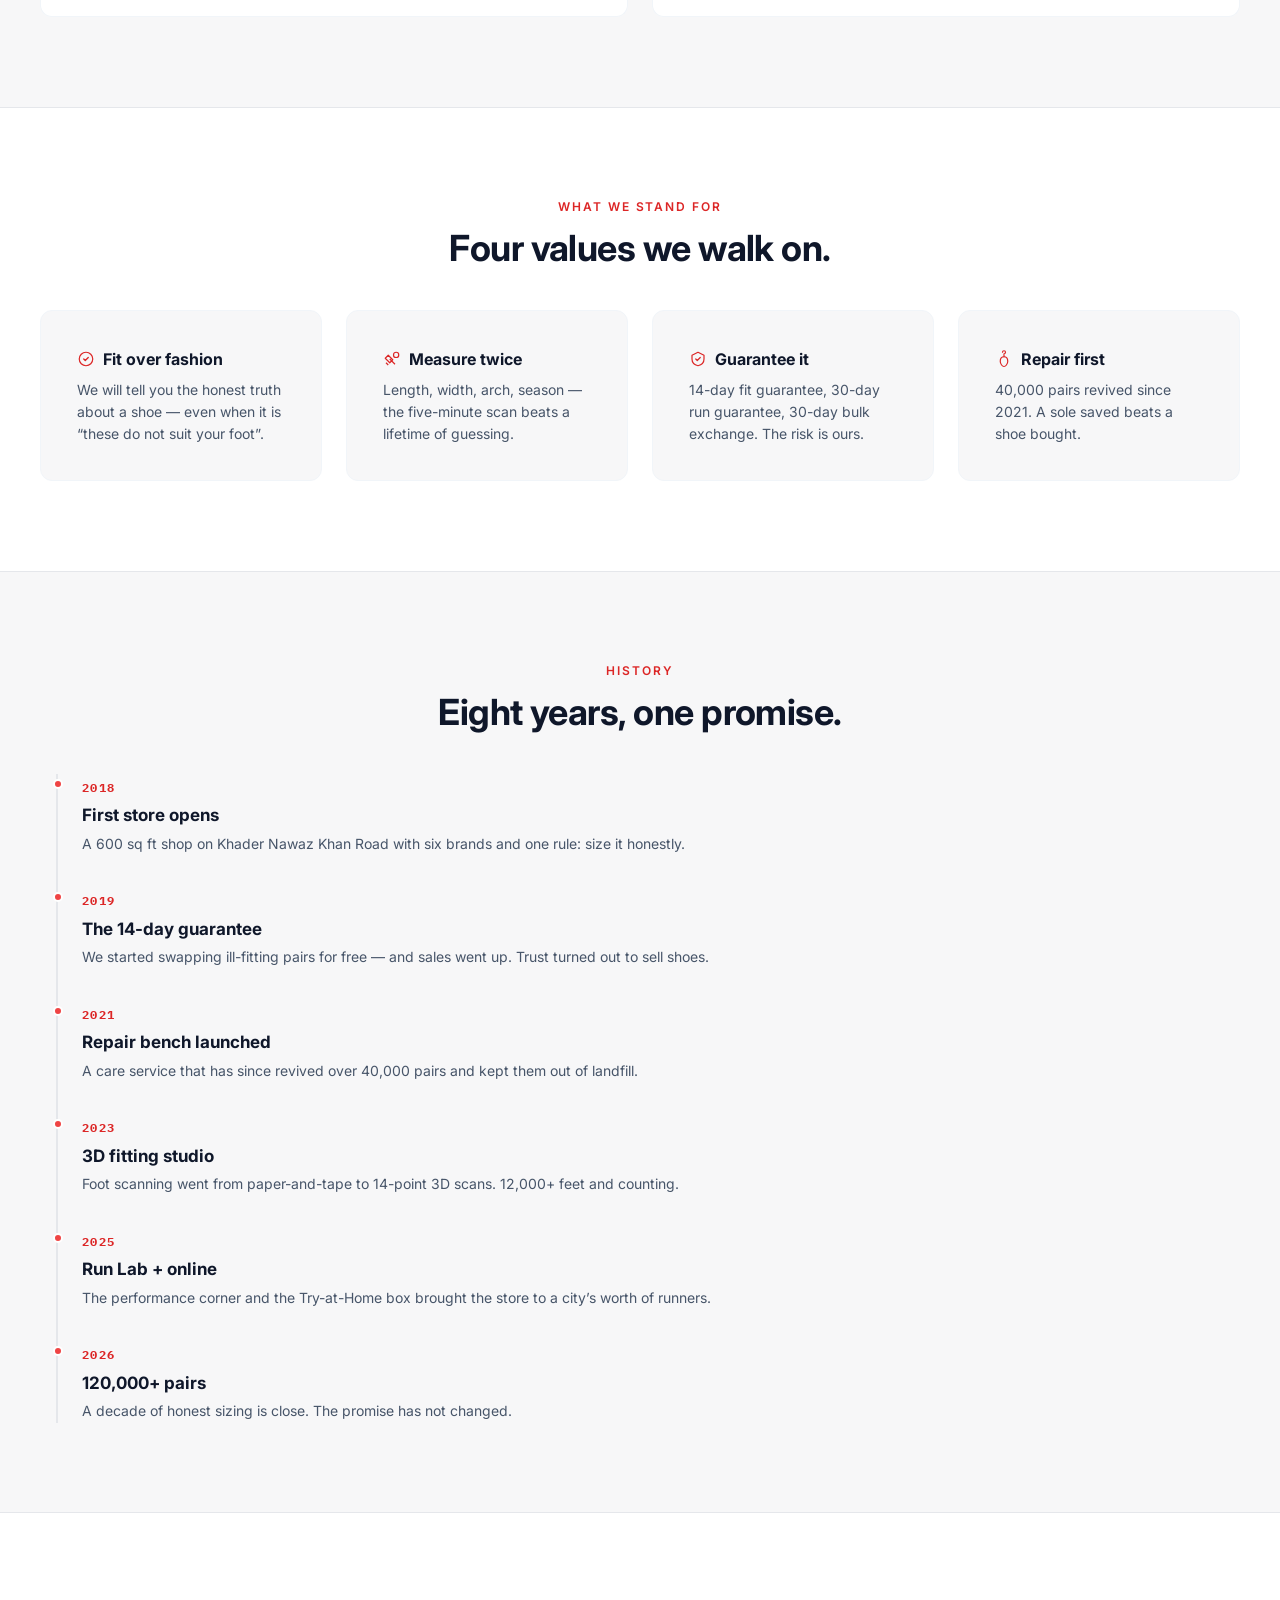
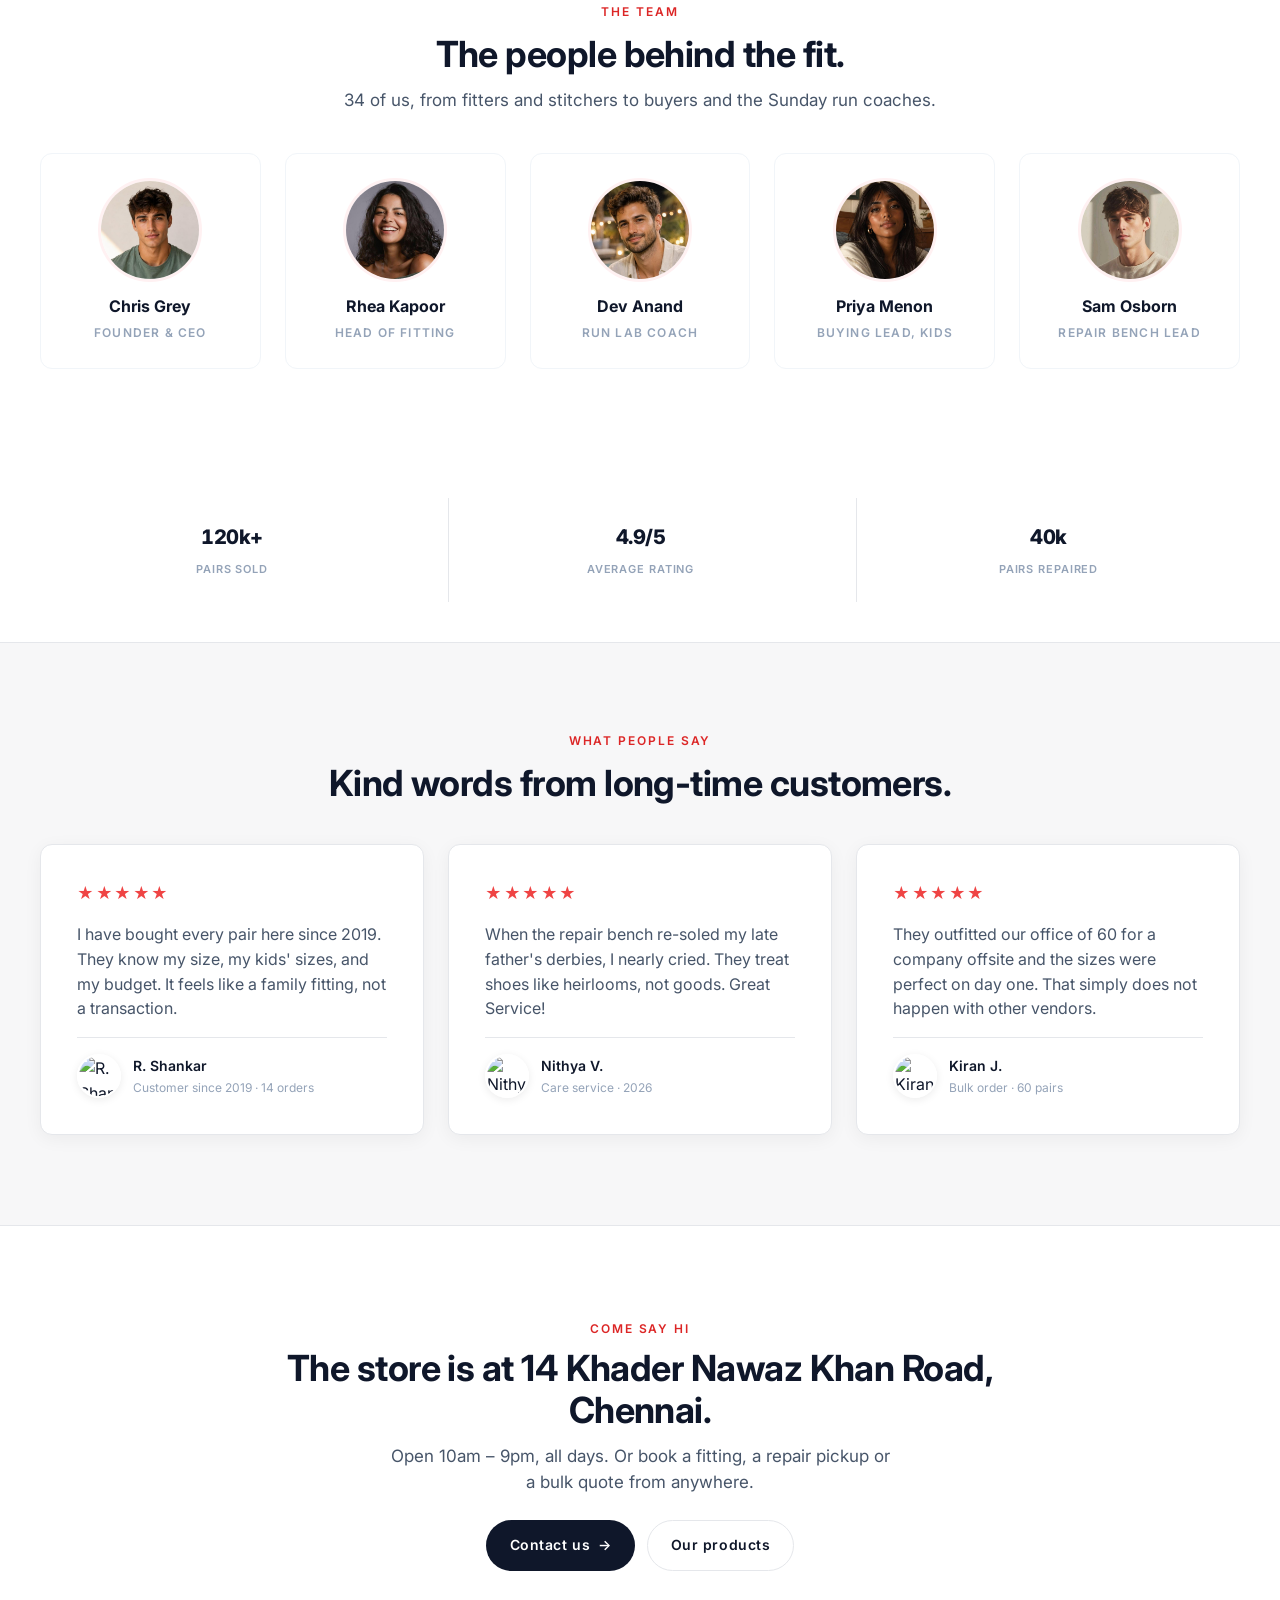
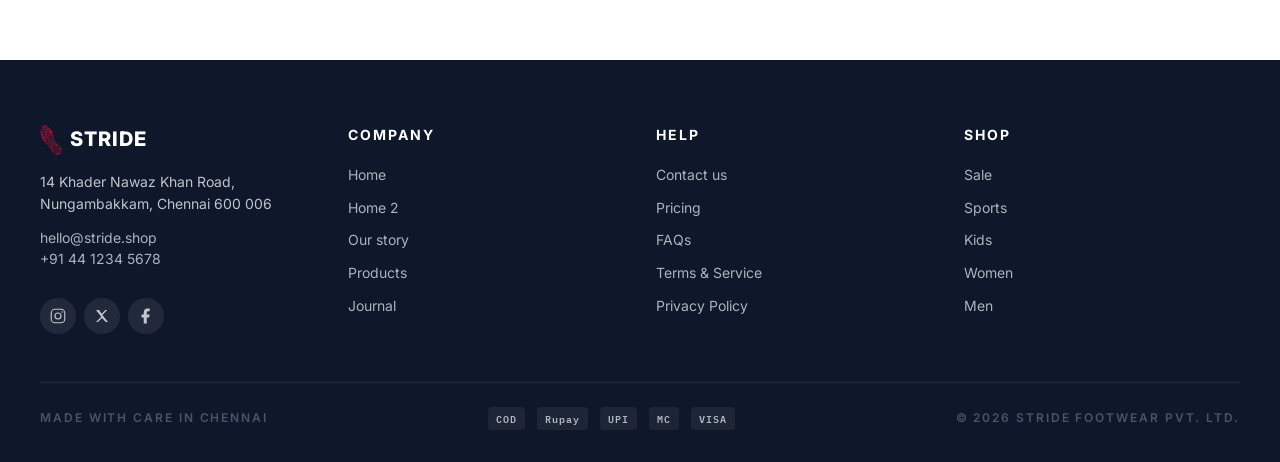
==== commit 86edbc2f: "Final Commit" ====
--- a/pages/about.html
+++ b/pages/about.html
@@ -33,7 +33,17 @@
       <!-- ===========================================================
            HERO (Centered Style matching Blog Page)
            =========================================================== -->
-      <section class="page-hero page-hero--center" aria-labelledby="about-title">
+      <section class="page-hero page-hero--bg page-hero--center" aria-labelledby="about-title">
+        <div class="page-hero__bg-media">
+          <img
+            src="../assets/about-bg.jpg"
+            alt="Stride shoemakers and workshop craft since 2018"
+            class="page-hero__bg-img"
+            loading="eager"
+            decoding="async"
+          />
+          <div class="page-hero__bg-overlay" aria-hidden="true"></div>
+        </div>
         <div class="page-hero__inner">
           <span class="page-hero__eyebrow">
             <span class="hero__eyebrow-dot" aria-hidden="true"></span>
@@ -140,7 +150,7 @@
         <div class="wrap">
           <header class="sec-head sec-head--center" data-reveal>
             <span class="sec-eyebrow">What we stand for</span>
-            <h2 id="values-title" class="sec-title">Five values we walk on.</h2>
+            <h2 id="values-title" class="sec-title">Four values we walk on.</h2>
           </header>
 
           <div class="grid-auto">
@@ -172,13 +182,6 @@
               </h3>
               <p class="value-item__text">40,000 pairs revived since 2021. A sole saved beats a shoe bought.</p>
             </div>
-            <div class="value-item" data-reveal>
-              <h3 class="value-item__title">
-                <svg viewBox="0 0 24 24" width="18" height="18"><path d="M17 20v-2a4 4 0 0 0-4-4H7a4 4 0 0 0-4 4v2" fill="none" stroke="currentColor" stroke-width="1.6" stroke-linecap="round"/><circle cx="10" cy="7" r="3" fill="none" stroke="currentColor" stroke-width="1.6"/><path d="M20 20v-2a4 4 0 0 0-3-3.9M15 4.2a3 3 0 0 1 0 5.6" fill="none" stroke="currentColor" stroke-width="1.6" stroke-linecap="round"/></svg>
-                Local, by choice
-              </h3>
-              <p class="value-item__text">One store, a Chennai workshop and a repair bench. We grow where the feet are.</p>
-            </div>
           </div>
         </div>
       </section>
@@ -310,19 +313,25 @@
                 family fitting, not a transaction.
               </p>
               <footer class="testimonial__author">
-                <span class="testimonial__name">R. Shankar</span>
-                <span class="testimonial__meta">Customer since 2019 · 14 orders</span>
+                <img src="https://images.unsplash.com/photo-1507003211169-0a1dd7228f2d?w=150&auto=format&fit=crop&q=80" alt="R. Shankar" class="testimonial__avatar" loading="lazy" />
+                <div class="testimonial__author-info">
+                  <span class="testimonial__name">R. Shankar</span>
+                  <span class="testimonial__meta">Customer since 2019 · 14 orders</span>
+                </div>
               </footer>
             </li>
             <li class="testimonial">
               <div class="testimonial__stars" aria-label="5 out of 5 stars">★★★★★</div>
               <p class="testimonial__quote">
                 When the repair bench re-soled my late father's derbies, I
-                nearly cried. They treat shoes like heirlooms, not goods.
+                nearly cried. They treat shoes like heirlooms, not goods. Great Service!
               </p>
               <footer class="testimonial__author">
-                <span class="testimonial__name">Nithya V.</span>
-                <span class="testimonial__meta">Care service · 2026</span>
+                <img src="https://images.unsplash.com/photo-1573496359142-b8d87734a5a2?w=150&auto=format&fit=crop&q=80" alt="Nithya V." class="testimonial__avatar" loading="lazy" />
+                <div class="testimonial__author-info">
+                  <span class="testimonial__name">Nithya V.</span>
+                  <span class="testimonial__meta">Care service · 2026</span>
+                </div>
               </footer>
             </li>
             <li class="testimonial">
@@ -333,8 +342,11 @@
                 happen with other vendors.
               </p>
               <footer class="testimonial__author">
-                <span class="testimonial__name">Kiran J.</span>
-                <span class="testimonial__meta">Bulk order · 60 pairs</span>
+                <img src="https://images.unsplash.com/photo-1500648767791-00dcc994a43e?w=150&auto=format&fit=crop&q=80" alt="Kiran J." class="testimonial__avatar" loading="lazy" />
+                <div class="testimonial__author-info">
+                  <span class="testimonial__name">Kiran J.</span>
+                  <span class="testimonial__meta">Bulk order · 60 pairs</span>
+                </div>
               </footer>
             </li>
           </ul>
--- a/css/styles.css
+++ b/css/styles.css
@@ -194,8 +194,13 @@
 .sec-head {
   display: flex;
   flex-direction: column;
+  align-items: center;
+  text-align: center;
   gap: var(--space-2);
+  margin-left: auto;
+  margin-right: auto;
   margin-bottom: clamp(2rem, 5vw, 3.5rem);
+  max-width: 44rem;
 }
 
 .sec-eyebrow {
@@ -204,6 +209,12 @@
   letter-spacing: 0.14em;
   text-transform: uppercase;
   color: var(--accent);
+  display: inline-flex;
+  align-items: center;
+  justify-content: center;
+  align-self: center;
+  text-align: center;
+  gap: var(--space-2);
 }
 
 .sec-title {
@@ -212,6 +223,7 @@
   line-height: 1.12;
   letter-spacing: -0.02em;
   color: var(--ink);
+  text-align: center;
 }
 
 .small-caps {
@@ -391,17 +403,13 @@
 }
 
 .primary-nav__link--accent {
-  color: var(--accent-deep);
+  color: var(--ink);
   font-weight: 600;
 }
 
 .primary-nav__link.is-active {
   color: var(--ink);
   font-weight: 600;
-}
-
-.primary-nav__link.is-active::after {
-  transform: scaleX(1);
 }
 
 .primary-nav__link::after {
@@ -411,7 +419,7 @@
   right: 0;
   bottom: -2px;
   height: 2px;
-  background: var(--accent);
+  background: var(--ink);
   transform: scaleX(0);
   transform-origin: left center;
   transition: transform 220ms var(--ease-out);
@@ -435,9 +443,11 @@
   background: var(--bg-soft);
   border: 1px solid var(--border);
   border-radius: var(--radius-pill);
-  padding: 0 var(--space-3);
-  width: 16rem;
-  transition: border-color 160ms ease, background 160ms ease;
+  padding: 0 0.75rem;
+  width: 12.5rem;
+  max-width: 100%;
+  flex-shrink: 1;
+  transition: border-color 160ms ease, background 160ms ease, box-shadow 160ms ease;
 }
 
 .search:focus-within {
@@ -448,21 +458,29 @@
 .search__icon {
   color: var(--ink-muted);
   display: inline-flex;
+  flex-shrink: 0;
 }
 
 .search__input {
   flex: 1;
+  min-width: 0;
   border: none;
   background: transparent;
-  padding: 0.6rem var(--space-2);
+  padding: 0.5rem 0.4rem;
   font: inherit;
   font-size: var(--text-sm);
   color: var(--ink);
   outline: none;
+  text-overflow: ellipsis;
+  white-space: nowrap;
+  overflow: hidden;
 }
 
 .search__input::placeholder {
   color: var(--ink-muted);
+  text-overflow: ellipsis;
+  white-space: nowrap;
+  overflow: hidden;
 }
 
 .icon-btn {
@@ -500,6 +518,25 @@
   border: 2px solid var(--bg);
 }
 
+.header__cta {
+  padding: 0.5rem 1.15rem;
+  font-size: var(--text-xs);
+  font-weight: 700;
+  letter-spacing: 0.04em;
+  text-transform: uppercase;
+  border-radius: var(--radius-pill);
+  gap: 0.35rem;
+  white-space: nowrap;
+  box-shadow: 0 2px 8px rgba(0, 0, 0, 0.12);
+  margin-left: var(--space-1);
+}
+
+@media (max-width: 680px) {
+  .header__cta {
+    display: none;
+  }
+}
+
 /* Hamburger */
 .nav-toggle {
   display: none;
@@ -547,12 +584,12 @@
 }
 
 .mobile-nav__link--accent {
-  color: var(--accent-deep);
+  color: var(--ink);
   font-weight: 600;
 }
 
 .mobile-nav__link.is-active {
-  color: var(--accent-deep);
+  color: var(--ink);
   font-weight: 600;
 }
 
@@ -575,15 +612,19 @@
   border-bottom: 1px solid var(--border);
 }
 
+/* --------------------------------------------------------------------------
+   Hero Redesign (Editorial Reference Layout)
+   -------------------------------------------------------------------------- */
 .hero--editorial {
   position: relative;
-  min-height: clamp(480px, 75vh, 680px);
-  display: flex;
-  align-items: center;
+  min-height: 92vh;
+  display: flex;
+  flex-direction: column;
+  justify-content: space-between;
   overflow: hidden;
-  background: #1c1410;
+  background: #11141a;
   color: #ffffff;
-  border-bottom: 1px solid var(--border);
+  border-bottom: 1px solid rgba(255, 255, 255, 0.08);
 }
 
 .hero__bg-media {
@@ -597,19 +638,41 @@
   width: 100%;
   height: 100%;
   object-fit: cover;
-  object-position: center 35%;
+  object-position: center 30%;
   display: block;
+  filter: brightness(0.72) contrast(1.08);
 }
 
 .hero__bg-overlay {
   position: absolute;
   inset: 0;
-  background: linear-gradient(
-    90deg,
-    rgba(0, 0, 0, 0.65) 0%,
-    rgba(0, 0, 0, 0.35) 55%,
-    rgba(0, 0, 0, 0.05) 100%
-  );
+  background: radial-gradient(
+      circle at center,
+      rgba(0, 0, 0, 0.45) 0%,
+      rgba(0, 0, 0, 0.72) 100%
+    ),
+    linear-gradient(
+      180deg,
+      rgba(0, 0, 0, 0.35) 0%,
+      rgba(0, 0, 0, 0.5) 50%,
+      rgba(0, 0, 0, 0.75) 100%
+    );
+}
+
+.hero__content-wrap {
+  position: relative;
+  z-index: 2;
+  width: 100%;
+  max-width: var(--max-width);
+  margin: 0 auto;
+  padding: clamp(2rem, 7vw, 3rem) clamp(1.5rem, 5vw, 4rem) clamp(2rem, 3.5vw, 3rem);
+  display: flex;
+  flex-direction: column;
+  align-items: center;
+  justify-content: space-between;
+  min-height: 92vh;
+  box-sizing: border-box;
+  flex: 1;
 }
 
 .hero__inner--editorial {
@@ -620,36 +683,34 @@
   margin: 0 auto;
   padding: clamp(3.5rem, 8vw, 6rem) clamp(1.5rem, 5vw, 3.5rem);
   display: flex;
-  justify-content: space-between;
-  align-items: flex-end;
+  justify-content: center;
+  align-items: center;
   min-height: clamp(450px, 70vh, 650px);
 }
 
 .hero__copy--editorial {
   display: flex;
   flex-direction: column;
-  gap: clamp(1.25rem, 2.5vw, 1.85rem);
-  max-width: 36rem;
-  margin-bottom: var(--space-4);
-  padding: 0 var(--space-2);
+  align-items: center;
+  text-align: center;
+  gap: 0;
+  max-width: 48rem;
+  margin: auto;
+  padding: 0 0;
 }
 
 .hero__eyebrow-editorial {
+  font-size: clamp(0.725rem, 1.1vw, 0.85rem);
+  font-weight: 700;
+  letter-spacing: 0.18em;
+  text-transform: uppercase;
+  color: rgba(255, 255, 255, 0.92);
+  margin-bottom: 1.25rem;
   display: inline-flex;
   align-items: center;
-  gap: 0.5rem;
-  padding: 0.4rem 1rem;
-  background: rgba(255, 255, 255, 0.15);
-  border: 1px solid rgba(255, 255, 255, 0.3);
-  border-radius: 9999px;
-  color: #ffffff;
-  font-size: 0.8rem;
-  font-weight: 600;
-  letter-spacing: 0.1em;
-  text-transform: uppercase;
-  backdrop-filter: blur(10px);
-  -webkit-backdrop-filter: blur(10px);
-  width: fit-content;
+  justify-content: center;
+  text-align: center;
+  line-height: 1.4;
 }
 
 .hero__eyebrow-dot-white {
@@ -657,71 +718,70 @@
   height: 6px;
   border-radius: 50%;
   background: var(--accent);
+  display: inline-block;
+  margin-right: 0.5rem;
 }
 
 .hero__title--editorial {
-  font-size: clamp(3rem, 6.5vw, 5.2rem);
+  font-family: var(--font-display), 'Inter', system-ui, sans-serif;
+  font-size: clamp(3rem, 6.8vw, 5.4rem);
   font-weight: 800;
-  line-height: 1.04;
+  line-height: 1.05;
   letter-spacing: -0.03em;
   color: #ffffff !important;
-  margin: 0;
-  text-shadow: 0 4px 20px rgba(0, 0, 0, 0.4);
+  margin: 0 auto 1.5rem auto;
+  text-align: center;
+  text-shadow: 0 4px 25px rgba(0, 0, 0, 0.4);
 }
 
 .hero__lede-editorial {
-  font-size: clamp(1rem, 1.3vw, 1.15rem);
+  font-size: clamp(0.95rem, 1.35vw, 1.15rem);
   line-height: 1.6;
-  color: rgba(255, 255, 255, 0.9);
-  max-width: 30rem;
-  margin: 0;
+  font-weight: 400;
+  color: rgba(255, 255, 255, 0.85);
+  max-width: 36rem;
+  margin: 0 auto 2rem auto;
+  text-align: center;
   text-shadow: 0 2px 10px rgba(0, 0, 0, 0.3);
 }
 
 .hero__ctas--editorial {
   display: flex;
   align-items: center;
+  justify-content: center;
   gap: 1rem;
+  width: 100%;
   flex-wrap: wrap;
 }
 
-.hero__stats-editorial {
-  display: flex;
-  align-items: center;
-  gap: 1.5rem;
-  margin-top: 0.25rem;
-  padding-top: 1.25rem;
-  border-top: 1px solid rgba(255, 255, 255, 0.22);
-}
-
-.hero__stat-item {
-  display: flex;
-  flex-direction: column;
-  gap: 0.15rem;
-}
-
-.hero__stat-val {
-  font-size: 1.35rem;
-  font-weight: 800;
-  color: #ffffff;
-  letter-spacing: -0.02em;
-}
-
-.hero__stat-lbl {
-  font-size: 0.725rem;
-  color: rgba(255, 255, 255, 0.75);
-  text-transform: uppercase;
-  letter-spacing: 0.06em;
-  font-weight: 500;
-}
-
-.hero__stat-divider {
-  width: 1px;
-  height: 28px;
-  background: rgba(255, 255, 255, 0.22);
-}
-
-/* Primary White Pill Button */
+.hero__btn-pill {
+  background: rgba(255, 255, 255, 0.22) !important;
+  color: #ffffff !important;
+  border: 1px solid rgba(255, 255, 255, 0.4) !important;
+  padding: 0.85rem 2.2rem;
+  border-radius: 9999px;
+  font-size: 0.95rem;
+  font-weight: 600;
+  letter-spacing: 0.02em;
+  text-decoration: none;
+  backdrop-filter: blur(14px);
+  -webkit-backdrop-filter: blur(14px);
+  display: inline-flex;
+  align-items: center;
+  justify-content: center;
+  box-shadow: 0 8px 24px rgba(0, 0, 0, 0.25);
+  transition: all 0.25s ease;
+}
+
+.hero__btn-pill:hover {
+  background: rgba(255, 255, 255, 0.38) !important;
+  border-color: rgba(255, 255, 255, 0.75) !important;
+  transform: translateY(-2px);
+  box-shadow: 0 12px 30px rgba(0, 0, 0, 0.35);
+  color: #ffffff !important;
+}
+
+/* Primary White & Glass Button Fallbacks */
 .hero__btn-white {
   background: #ffffff !important;
   color: #111827 !important;
@@ -744,7 +804,6 @@
   box-shadow: 0 14px 30px rgba(0, 0, 0, 0.28);
 }
 
-/* Translucent Glass Pill Button */
 .hero__btn-glass {
   background: rgba(255, 255, 255, 0.22) !important;
   color: #ffffff !important;
@@ -768,63 +827,89 @@
   transform: translateY(-2px);
 }
 
-/* Top-Right Floating Card Widget */
-.hero__floating-card {
-  position: absolute;
-  top: clamp(2rem, 4vw, 3.5rem);
-  right: var(--gutter);
-  z-index: 3;
-  background: #ffffff;
-  border-radius: 20px;
-  padding: 0.75rem;
-  width: clamp(200px, 22vw, 240px);
-  box-shadow: 0 20px 45px rgba(0, 0, 0, 0.22);
-  display: flex;
-  flex-direction: column;
-  gap: 0.75rem;
-  transition: transform 0.3s ease, box-shadow 0.3s ease;
-  animation: floatHeroCard 5s ease-in-out infinite;
-}
-
-@keyframes floatHeroCard {
-  0%, 100% {
-    transform: translateY(0);
-  }
-  50% {
-    transform: translateY(-8px);
-  }
-}
-
-.hero__floating-card:hover {
-  transform: translateY(-6px) scale(1.02) !important;
-  box-shadow: 0 26px 50px rgba(0, 0, 0, 0.28);
-}
-
-.hero__floating-thumb {
+/* Bottom 3-Column Feature Row */
+.hero__bottom-row {
   width: 100%;
-  aspect-ratio: 4 / 3;
-  border-radius: 14px;
-  overflow: hidden;
-  background: #f3f4f6;
-}
-
-.hero__floating-thumb img {
+  border-top: 1px solid rgba(255, 255, 255, 0.22);
+  padding-top: clamp(1.25rem, 2.5vw, 2rem);
+  margin-top: auto;
+  display: grid;
+  grid-template-columns: repeat(3, 1fr);
+  gap: clamp(1.5rem, 4vw, 3.5rem);
+  text-align: center;
+}
+
+.hero__feature-col {
+  display: flex;
+  flex-direction: column;
+  align-items: center;
+  text-align: center;
+  gap: 0.35rem;
+}
+
+.hero__feature-title {
+  font-size: clamp(0.725rem, 0.95vw, 0.825rem);
+  font-weight: 700;
+  letter-spacing: 0.14em;
+  text-transform: uppercase;
+  color: #ffffff;
+  margin: 0;
+}
+
+.hero__feature-desc {
+  font-size: clamp(0.785rem, 0.95vw, 0.875rem);
+  color: rgba(255, 255, 255, 0.72);
+  line-height: 1.45;
+  margin: 0;
+}
+
+@media (max-width: 768px) {
+  .hero__bottom-row {
+    grid-template-columns: 1fr;
+    gap: 1.25rem;
+    padding-top: 1.25rem;
+  }
+}
+
+.hero__stats-editorial {
+  display: flex;
+  align-items: center;
+  justify-content: center;
+  gap: clamp(1rem, 3vw, 2.5rem);
+  margin: 2rem auto 0 auto;
+  padding-top: 1.5rem;
+  border-top: 1px solid rgba(255, 255, 255, 0.22);
   width: 100%;
-  height: 100%;
-  object-fit: cover;
-  display: block;
-}
-
-.hero__floating-link {
-  font-size: 0.785rem;
-  font-weight: 700;
-  color: #111827;
-  text-decoration: none;
-  display: flex;
-  align-items: center;
-  justify-content: space-between;
-  padding: 0.25rem 0.35rem;
-  transition: color 0.2s ease;
+  max-width: 36rem;
+}
+
+.hero__stat-item {
+  display: flex;
+  flex-direction: column;
+  align-items: center;
+  text-align: center;
+  gap: 0.2rem;
+}
+
+.hero__stat-val {
+  font-size: clamp(1.35rem, 2vw, 1.65rem);
+  font-weight: 800;
+  color: #ffffff;
+  letter-spacing: -0.02em;
+}
+
+.hero__stat-lbl {
+  font-size: 0.725rem;
+  color: rgba(255, 255, 255, 0.75);
+  text-transform: uppercase;
+  letter-spacing: 0.08em;
+  font-weight: 600;
+}
+
+.hero__stat-divider {
+  width: 1px;
+  height: 32px;
+  background: rgba(255, 255, 255, 0.22);
 }
 
 .hero__floating-link:hover {
@@ -835,9 +920,7 @@
   max-width: var(--max-width);
   margin: 0 auto;
   padding: var(--space-12) var(--gutter) var(--space-16);
-  display: grid;
-  grid-template-columns: 1fr 1.05fr;
-  gap: var(--space-12);
+  display: block;
   align-items: center;
 }
 
@@ -1314,9 +1397,16 @@
 
 .product-card__media {
   position: relative;
+  display: block;
+  width: 100%;
   aspect-ratio: 1 / 1;
   background: var(--bg-soft);
   overflow: hidden;
+  padding: 0;
+  border: 0;
+  cursor: pointer;
+  font: inherit;
+  text-align: left;
 }
 
 .product-card__media img {
@@ -1345,7 +1435,7 @@
 }
 
 .product-card__badge--new {
-  background: var(--ink);
+  background: #000000;
 }
 
 .product-card__badge--sale {
@@ -1404,6 +1494,17 @@
   line-height: 1.3;
 }
 
+.product-card__name button {
+  display: inline;
+  padding: 0;
+  border: 0;
+  background: none;
+  font: inherit;
+  color: inherit;
+  cursor: pointer;
+  text-align: left;
+}
+
 .product-card__colors {
   display: inline-flex;
   gap: 6px;
@@ -1446,14 +1547,19 @@
 }
 
 .product-card__cta {
+  display: block;
+  width: 100%;
   margin-top: var(--space-3);
   padding: 0.65rem 1rem;
   background: var(--inverse-bg);
   color: var(--inverse-text);
+  border: 0;
   border-radius: var(--radius-md);
+  font-family: inherit;
   font-size: var(--text-sm);
   font-weight: 600;
   text-align: center;
+  cursor: pointer;
   transition: background 160ms ease, transform 160ms ease;
 }
 
@@ -1687,6 +1793,8 @@
   margin: 0 auto var(--space-10);
   display: flex;
   flex-direction: column;
+  align-items: center;
+  text-align: center;
   gap: var(--space-3);
 }
 
@@ -1695,6 +1803,9 @@
   font-weight: 700;
   letter-spacing: -0.015em;
   max-width: 36rem;
+  margin-left: auto;
+  margin-right: auto;
+  text-align: center;
 }
 
 .brands-list {
@@ -1824,9 +1935,13 @@
 .testimonials__header {
   display: flex;
   flex-direction: column;
+  align-items: center;
+  text-align: center;
   gap: var(--space-3);
+  margin-left: auto;
+  margin-right: auto;
   margin-bottom: var(--space-10);
-  max-width: 36rem;
+  max-width: 42rem;
 }
 
 .testimonials__title {
@@ -1834,6 +1949,7 @@
   font-weight: 700;
   letter-spacing: -0.015em;
   line-height: 1.15;
+  text-align: center;
 }
 
 .testimonials__grid {
@@ -1847,9 +1963,23 @@
   flex-direction: column;
   gap: var(--space-4);
   padding: var(--space-6);
-  background: var(--bg-soft);
-  border: 1px solid var(--border-soft);
+  background: var(--surface);
+  border: 1px solid var(--border);
   border-radius: var(--radius-lg);
+  box-shadow: 0 4px 18px rgba(0, 0, 0, 0.05);
+  transition: transform 200ms ease, box-shadow 200ms ease, border-color 200ms ease;
+}
+
+.testimonial:hover {
+  transform: translateY(-2px);
+  box-shadow: 0 10px 25px rgba(0, 0, 0, 0.09);
+  border-color: var(--ink-muted);
+}
+
+.section--soft .testimonial {
+  background: var(--surface);
+  border: 1px solid var(--border);
+  box-shadow: 0 4px 18px rgba(0, 0, 0, 0.05);
 }
 
 .testimonial__stars {
@@ -1866,10 +1996,27 @@
 
 .testimonial__author {
   display: flex;
+  align-items: center;
+  gap: var(--space-3);
+  padding-top: var(--space-4);
+  border-top: 1px solid var(--border);
+}
+
+.testimonial__avatar {
+  width: 44px;
+  height: 44px;
+  border-radius: 50%;
+  object-fit: cover;
+  flex-shrink: 0;
+  border: 2px solid var(--surface);
+  box-shadow: 0 2px 8px rgba(0, 0, 0, 0.08);
+}
+
+.testimonial__author-info {
+  display: flex;
   flex-direction: column;
   gap: 2px;
-  padding-top: var(--space-3);
-  border-top: 1px solid var(--border);
+  min-width: 0;
 }
 
 .testimonial__name {
@@ -1961,7 +2108,6 @@
 
 .footer__brand .brand__logo-img {
   height: 30px;
-  filter: brightness(0) invert(1);
   margin-right: 0.5rem;
 }
 
@@ -2205,6 +2351,225 @@
 }
 
 /* --------------------------------------------------------------------------
+   Quick-view product modal
+   -------------------------------------------------------------------------- */
+.modal {
+  position: fixed;
+  inset: 0;
+  z-index: 110;
+  display: flex;
+  align-items: center;
+  justify-content: center;
+  padding: var(--space-4);
+}
+
+.modal[hidden] {
+  display: none;
+}
+
+.modal__overlay {
+  position: absolute;
+  inset: 0;
+  background: rgba(15, 23, 42, 0.55);
+  backdrop-filter: blur(3px);
+  animation: fadeIn 180ms var(--ease-out);
+}
+
+.modal__panel {
+  position: relative;
+  width: min(52rem, 100%);
+  max-height: calc(100dvh - var(--space-8));
+  overflow-y: auto;
+  background: var(--bg);
+  border-radius: var(--radius-xl);
+  box-shadow: var(--shadow-lg);
+  animation: modalPop 240ms var(--ease-out);
+}
+
+.modal__close {
+  position: absolute;
+  top: var(--space-3);
+  right: var(--space-3);
+  z-index: 2;
+  display: inline-flex;
+  align-items: center;
+  justify-content: center;
+  width: 36px;
+  height: 36px;
+  border-radius: 50%;
+  background: var(--surface);
+  color: var(--ink);
+  border: 1px solid var(--border-soft);
+  transition: background 160ms ease;
+}
+
+.modal__close:hover {
+  background: var(--bg-soft);
+}
+
+.modal__content {
+  display: grid;
+  grid-template-columns: 1fr 1fr;
+}
+
+.modal__media {
+  position: relative;
+  min-height: 100%;
+  background: var(--bg-soft);
+}
+
+.modal__media img {
+  position: absolute;
+  inset: 0;
+  width: 100%;
+  height: 100%;
+  object-fit: cover;
+  display: block;
+}
+
+.modal__body {
+  display: flex;
+  flex-direction: column;
+  gap: var(--space-3);
+  padding: var(--space-8);
+}
+
+.modal__title {
+  font-size: var(--text-3xl);
+  font-weight: 800;
+  letter-spacing: -0.02em;
+  line-height: 1.1;
+}
+
+.modal__lede {
+  color: var(--ink-soft);
+  font-size: var(--text-base);
+}
+
+.modal__label {
+  font-size: 10px;
+  font-weight: 600;
+  letter-spacing: 0.14em;
+  text-transform: uppercase;
+  color: var(--ink-muted);
+}
+
+.modal__block {
+  display: flex;
+  flex-direction: column;
+  gap: var(--space-2);
+}
+
+.modal__sizes {
+  display: flex;
+  flex-wrap: wrap;
+  gap: var(--space-2);
+}
+
+.modal__features {
+  list-style: none;
+  margin: 0;
+  padding: 0;
+  display: flex;
+  flex-direction: column;
+  gap: var(--space-2);
+}
+
+.modal__features li {
+  display: flex;
+  align-items: flex-start;
+  gap: var(--space-2);
+  font-size: var(--text-sm);
+  color: var(--ink-soft);
+}
+
+.modal__features svg {
+  flex-shrink: 0;
+  margin-top: 3px;
+  color: var(--success);
+}
+
+.modal__specs {
+  margin: 0;
+  display: flex;
+  flex-direction: column;
+  gap: var(--space-2);
+}
+
+.modal__specs div {
+  display: flex;
+  justify-content: space-between;
+  align-items: baseline;
+  gap: var(--space-4);
+  padding-bottom: var(--space-2);
+  border-bottom: 1px solid var(--border-soft);
+}
+
+.modal__specs dt {
+  flex-shrink: 0;
+  font-size: 10px;
+  font-weight: 600;
+  letter-spacing: 0.12em;
+  text-transform: uppercase;
+  color: var(--ink-muted);
+}
+
+.modal__specs dd {
+  margin: 0;
+  font-size: var(--text-sm);
+  font-weight: 600;
+  color: var(--ink);
+  text-align: right;
+}
+
+.modal__add {
+  margin-top: var(--space-2);
+}
+
+.modal__add.is-added {
+  background: var(--success);
+}
+
+.modal__footnote {
+  font-size: var(--text-xs);
+  color: var(--ink-muted);
+  text-align: center;
+}
+
+@keyframes modalPop {
+  from { opacity: 0; transform: translateY(14px) scale(0.98); }
+  to { opacity: 1; transform: none; }
+}
+
+@media (max-width: 640px) {
+  .modal {
+    padding: 0;
+  }
+
+  .modal__panel {
+    width: 100%;
+    max-height: 100dvh;
+    border-radius: 0;
+  }
+
+  .modal__content {
+    grid-template-columns: 1fr;
+  }
+
+  .modal__media {
+    aspect-ratio: 4 / 3;
+  }
+
+  .modal__body {
+    padding: var(--space-6);
+  }
+}
+
+html[data-theme='dark'] .modal__overlay {
+  background: rgba(2, 6, 23, 0.66);
+}
+
+/* --------------------------------------------------------------------------
    Reveal-on-scroll
    -------------------------------------------------------------------------- */
 [data-reveal] {
@@ -2274,9 +2639,10 @@
   }
 }
 
-@media (max-width: 760px) {
+@media (max-width: 990px) {
   .header__inner {
     grid-template-columns: auto auto;
+    justify-content: space-between;
     gap: var(--space-3);
   }
 
@@ -2459,6 +2825,17 @@
   color: var(--ink);
 }
 
+html[data-theme='dark'] .testimonial {
+  background: var(--surface);
+  border-color: var(--border);
+  box-shadow: 0 4px 16px rgba(0, 0, 0, 0.3);
+}
+
+html[data-theme='dark'] .testimonial:hover {
+  border-color: rgba(255, 255, 255, 0.2);
+  box-shadow: 0 8px 24px rgba(0, 0, 0, 0.45);
+}
+
 /* --------------------------------------------------------------------------
    RTL adjustments
    -------------------------------------------------------------------------- */
@@ -2568,9 +2945,13 @@
 .sec-head {
   display: flex;
   flex-direction: column;
+  align-items: center;
+  text-align: center;
   gap: var(--space-3);
+  margin-left: auto;
+  margin-right: auto;
   margin-bottom: var(--space-10);
-  max-width: 42rem;
+  max-width: 44rem;
 }
 
 .sec-head--center {
@@ -2588,6 +2969,9 @@
   color: var(--accent-deep);
   display: inline-flex;
   align-items: center;
+  justify-content: center;
+  text-align: center;
+  align-self: center;
   gap: var(--space-2);
 }
 
@@ -2597,12 +2981,16 @@
   letter-spacing: -0.015em;
   line-height: 1.15;
   color: var(--ink);
+  text-align: center;
 }
 
 .sec-lede {
   color: var(--ink-soft);
   font-size: var(--text-lg);
   line-height: 1.55;
+  text-align: center;
+  margin-left: auto;
+  margin-right: auto;
 }
 
 .grid-auto {
@@ -2706,12 +3094,26 @@
 .page-hero__ctas {
   display: flex;
   flex-wrap: wrap;
+  align-items: center;
   gap: var(--space-3);
   margin-top: var(--space-2);
 }
 
+.page-hero__ctas .btn {
+  min-width: clamp(12rem, 22vw, 14.5rem);
+  text-align: center;
+  justify-content: center;
+}
+
 .page-hero--center .page-hero__ctas {
   justify-content: center;
+}
+
+@media (max-width: 480px) {
+  .page-hero__ctas .btn {
+    width: 100%;
+    min-width: 0;
+  }
 }
 
 .page-hero__meta {
@@ -2735,6 +3137,114 @@
   width: 100%;
   height: 100%;
   object-fit: cover;
+}
+
+.page-hero--bg {
+  position: relative;
+  overflow: hidden;
+  background: #0f172a;
+  color: #ffffff;
+  padding: clamp(4.5rem, 9vw, 7rem) clamp(1.25rem, 5vw, 2.5rem);
+  border-bottom: 1px solid rgba(255, 255, 255, 0.1);
+}
+
+.page-hero__bg-media {
+  position: absolute;
+  inset: 0;
+  z-index: 0;
+  overflow: hidden;
+}
+
+.page-hero__bg-img {
+  width: 100%;
+  height: 100%;
+  object-fit: cover;
+  object-position: center;
+  display: block;
+  filter: brightness(0.65) contrast(1.1);
+}
+
+.page-hero__bg-overlay {
+  position: absolute;
+  inset: 0;
+  background: radial-gradient(
+      circle at center,
+      rgba(15, 23, 42, 0.52) 0%,
+      rgba(15, 23, 42, 0.8) 100%
+    ),
+    linear-gradient(
+      180deg,
+      rgba(15, 23, 42, 0.38) 0%,
+      rgba(15, 23, 42, 0.65) 50%,
+      rgba(15, 23, 42, 0.88) 100%
+    );
+}
+
+.page-hero--bg .page-hero__inner {
+  position: relative;
+  z-index: 2;
+}
+
+.page-hero--bg .page-hero__title {
+  color: #ffffff !important;
+  text-shadow: 0 4px 20px rgba(0, 0, 0, 0.45);
+}
+
+.page-hero--bg .page-hero__lede {
+  color: rgba(255, 255, 255, 0.88) !important;
+  text-shadow: 0 2px 10px rgba(0, 0, 0, 0.35);
+}
+
+.page-hero--bg .page-hero__eyebrow {
+  background: rgba(255, 255, 255, 0.18);
+  border-color: rgba(255, 255, 255, 0.35);
+  color: #ffffff;
+  backdrop-filter: blur(8px);
+  -webkit-backdrop-filter: blur(8px);
+}
+
+.page-hero--bg .page-hero__meta {
+  color: rgba(255, 255, 255, 0.8);
+}
+
+.page-hero--bg .btn--ghost {
+  color: #ffffff;
+  border-color: rgba(255, 255, 255, 0.45);
+  background: rgba(255, 255, 255, 0.15);
+  backdrop-filter: blur(10px);
+  -webkit-backdrop-filter: blur(10px);
+}
+
+.page-hero--bg .btn--ghost:hover {
+  background: rgba(255, 255, 255, 0.3);
+  border-color: #ffffff;
+  color: #ffffff;
+}
+
+.page-hero--bg .btn--primary {
+  background: #ffffff;
+  color: #0f172a;
+  box-shadow: 0 4px 15px rgba(0, 0, 0, 0.25);
+}
+
+.page-hero--bg .btn--primary:hover {
+  background: var(--accent);
+  color: #ffffff;
+}
+
+.page-hero--bg .plan-toggle {
+  background: rgba(255, 255, 255, 0.15);
+  border: 1px solid rgba(255, 255, 255, 0.3);
+  backdrop-filter: blur(10px);
+}
+
+.page-hero--bg .plan-toggle button {
+  color: rgba(255, 255, 255, 0.85);
+}
+
+.page-hero--bg .plan-toggle button.is-active {
+  background: #ffffff;
+  color: #0f172a;
 }
 
 /* --------------------------------------------------------------------------
@@ -4349,6 +4859,115 @@
 
 .toast--error {
   border-inline-start: 3px solid var(--danger);
+}
+
+.toast--order-placed {
+  display: flex;
+  flex-direction: column;
+  gap: var(--space-3);
+  background: var(--surface);
+  color: var(--ink);
+  padding: 1.25rem 1.35rem;
+  border-radius: var(--radius-xl);
+  box-shadow: 0 20px 45px -10px rgba(15, 23, 42, 0.25), 0 0 0 1px var(--border);
+  border-inline-start: 4px solid var(--success);
+  width: min(24rem, calc(100vw - 2.5rem));
+  max-width: 24rem;
+  pointer-events: auto;
+  animation: toastSlideIn 340ms var(--ease-out);
+  transition: opacity 300ms ease, transform 300ms ease;
+}
+
+.toast-order__header {
+  display: flex;
+  align-items: center;
+  gap: 0.75rem;
+  position: relative;
+}
+
+.toast-order__icon {
+  width: 38px;
+  height: 38px;
+  border-radius: 50%;
+  background: rgba(22, 163, 74, 0.12);
+  color: var(--success);
+  display: flex;
+  align-items: center;
+  justify-content: center;
+  flex-shrink: 0;
+}
+
+.toast-order__title-wrap {
+  display: flex;
+  flex-direction: column;
+  gap: 0.15rem;
+  flex: 1;
+}
+
+.toast-order__title {
+  font-size: var(--text-base);
+  font-weight: 800;
+  color: var(--ink);
+  letter-spacing: -0.01em;
+}
+
+.toast-order__badge {
+  font-size: 11px;
+  font-weight: 600;
+  color: var(--ink-muted);
+  text-transform: uppercase;
+  letter-spacing: 0.05em;
+}
+
+.toast-order__close {
+  background: none;
+  border: none;
+  font-size: 1.25rem;
+  line-height: 1;
+  color: var(--ink-muted);
+  cursor: pointer;
+  padding: 0.25rem;
+  border-radius: 50%;
+  transition: color 160ms ease, background 160ms ease;
+  margin-top: -0.5rem;
+  margin-right: -0.25rem;
+}
+
+.toast-order__close:hover {
+  color: var(--ink);
+  background: var(--bg-soft);
+}
+
+.toast-order__body {
+  display: flex;
+  flex-direction: column;
+  gap: 0.6rem;
+  font-size: var(--text-sm);
+  color: var(--ink-soft);
+  line-height: 1.5;
+  padding-top: 0.5rem;
+  border-top: 1px solid var(--border-soft);
+}
+
+.toast-order__text strong {
+  color: var(--ink);
+}
+
+.toast-order__meta {
+  display: flex;
+  flex-wrap: wrap;
+  gap: 0.75rem;
+  font-size: 12px;
+  font-weight: 600;
+  color: var(--ink-soft);
+  background: var(--bg-soft);
+  padding: 0.6rem 0.85rem;
+  border-radius: var(--radius-md);
+}
+
+@keyframes toastSlideIn {
+  from { transform: translateY(20px) scale(0.95); opacity: 0; }
+  to { transform: translateY(0) scale(1); opacity: 1; }
 }
 
 @keyframes toastUp {
@@ -4476,14 +5095,13 @@
 
   .hero--editorial {
     min-height: auto;
-    padding: clamp(3rem, 8vw, 5rem) 0;
-  }
-
-  .hero__inner--editorial {
-    flex-direction: column;
-    align-items: flex-start;
+    padding: 0;
+  }
+
+  .hero__inner--editorial,
+  .hero__content-wrap {
+    display: block;
     min-height: auto;
-    gap: var(--space-8);
   }
 
   .hero__title--editorial {
@@ -4634,12 +5252,47 @@
   }
 
   .hero__inner--editorial {
-    padding: 3rem clamp(1.25rem, 5vw, 2.5rem) 2.5rem;
+    padding: clamp(2rem, 5vw, 2.5rem) clamp(1rem, 4vw, 1.5rem) 2rem;
+    min-height: auto;
+  }
+
+  .hero__content-wrap {
+    min-height: auto;
+    padding: clamp(2rem, 5vw, 2.5rem) clamp(1rem, 4vw, 1.5rem) 2rem;
+  }
+
+  .hero__title--editorial {
+    font-size: clamp(2.2rem, 7.5vw, 3rem);
+    margin-bottom: 0.85rem;
+  }
+
+  .hero__lede-editorial {
+    margin-bottom: 1.25rem;
   }
 
   .hero__copy--editorial {
     padding: 0 0.25rem;
-    margin-bottom: 1rem;
+    margin-bottom: 0.5rem;
+  }
+
+  .hero__stats-editorial {
+    display: grid;
+    grid-template-columns: repeat(3, 1fr);
+    gap: 0.5rem;
+    margin: 1.5rem auto 0 auto;
+    padding-top: 1.15rem;
+    width: 100%;
+    max-width: 26rem;
+  }
+
+  .hero__stat-val {
+    font-size: clamp(1.15rem, 4.2vw, 1.4rem);
+  }
+
+  .hero__stat-lbl {
+    font-size: clamp(0.6rem, 2.3vw, 0.7rem);
+    letter-spacing: 0.05em;
+    white-space: nowrap;
   }
 
   .search {
@@ -4715,3 +5368,474 @@
   }
 }
 
+/* ==========================================================================
+   Page Hero & Product Details Components
+   ========================================================================== */
+
+.page-hero {
+  padding: clamp(3.5rem, 6vw, 5.5rem) 0;
+  background: var(--bg-soft);
+  border-bottom: 1px solid var(--border-soft);
+}
+
+.page-hero__inner {
+  width: 100%;
+  max-width: var(--max-width);
+  margin: 0 auto;
+  padding: 0 clamp(1.25rem, 5vw, 2.5rem);
+  display: grid;
+  grid-template-columns: 1fr 1fr;
+  gap: clamp(2rem, 5vw, 4rem);
+  align-items: center;
+}
+
+.page-hero--center .page-hero__inner {
+  display: flex;
+  flex-direction: column;
+  text-align: center;
+  max-width: 48rem;
+  margin: 0 auto;
+}
+
+.page-hero__copy {
+  display: flex;
+  flex-direction: column;
+  gap: var(--space-4);
+  text-align: left;
+}
+
+.page-hero__media {
+  width: 100%;
+  height: 100%;
+  min-height: 340px;
+  max-height: 520px;
+  border-radius: var(--radius-xl);
+  overflow: hidden;
+  background: var(--surface);
+  box-shadow: var(--shadow-lg);
+  border: 1px solid var(--border-soft);
+  display: flex;
+  align-items: center;
+  justify-content: center;
+}
+
+.page-hero__media img {
+  width: 100%;
+  height: 100%;
+  object-fit: cover;
+  border-radius: var(--radius-xl);
+  transition: transform 500ms var(--ease-out);
+}
+
+.page-hero__media:hover img {
+  transform: scale(1.03);
+}
+
+.page-hero__eyebrow {
+  display: inline-flex;
+  align-items: center;
+  gap: 0.5rem;
+  font-size: var(--text-xs);
+  font-weight: 700;
+  letter-spacing: 0.12em;
+  text-transform: uppercase;
+  color: var(--accent);
+}
+
+.hero__eyebrow-dot {
+  width: 8px;
+  height: 8px;
+  border-radius: 50%;
+  background: var(--accent);
+  display: inline-block;
+  flex-shrink: 0;
+}
+
+.page-hero__title {
+  font-size: clamp(2.25rem, 4.5vw, 3.5rem);
+  font-weight: 800;
+  line-height: 1.12;
+  letter-spacing: -0.02em;
+  color: var(--ink);
+}
+
+.page-hero__lede {
+  font-size: var(--text-lg);
+  line-height: 1.6;
+  color: var(--ink-soft);
+  max-width: 44ch;
+}
+
+.page-hero--center .page-hero__lede {
+  max-width: 54ch;
+  margin: 0 auto;
+}
+
+.page-hero__rating {
+  display: flex;
+  align-items: center;
+  gap: 0.5rem;
+  color: var(--ink-soft);
+  font-size: var(--text-sm);
+}
+
+.stars {
+  color: #f59e0b;
+  display: inline-flex;
+  gap: 2px;
+  align-items: center;
+}
+
+.page-hero__price {
+  display: flex;
+  align-items: baseline;
+  gap: 0.75rem;
+  font-size: var(--text-3xl);
+  font-weight: 800;
+  color: var(--ink);
+}
+
+.page-hero__price-old {
+  font-size: var(--text-xl);
+  font-weight: 400;
+  color: var(--ink-muted);
+  text-decoration: line-through;
+}
+
+.page-hero__chips {
+  display: flex;
+  flex-wrap: wrap;
+  gap: 0.5rem;
+  align-items: center;
+}
+
+.detail-chip {
+  display: inline-flex;
+  align-items: center;
+  padding: 0.35rem 0.85rem;
+  border-radius: var(--radius-pill);
+  font-size: var(--text-xs);
+  font-weight: 600;
+  background: var(--surface);
+  border: 1px solid var(--border);
+  color: var(--ink);
+}
+
+.detail-chip--selectable {
+  cursor: pointer;
+  background: var(--surface);
+  border: 1px solid var(--border);
+  color: var(--ink);
+  transition: all 160ms ease;
+  user-select: none;
+  font: inherit;
+  font-size: var(--text-xs);
+  font-weight: 600;
+  line-height: 1.2;
+}
+
+.detail-chip--selectable:hover {
+  border-color: var(--ink);
+  background: var(--bg-soft);
+}
+
+.detail-chip--selectable.is-selected {
+  background: var(--ink);
+  color: #ffffff;
+  border-color: var(--ink);
+  box-shadow: 0 2px 8px rgba(15, 23, 42, 0.15);
+}
+
+html[data-theme='dark'] .detail-chip--selectable.is-selected {
+  background: #ffffff;
+  color: #0f172a;
+  border-color: #ffffff;
+}
+
+.detail-chip--accent {
+  background: var(--accent-soft);
+  border-color: var(--accent);
+  color: var(--accent-deep);
+}
+
+.page-hero__ctas {
+  display: flex;
+  flex-wrap: wrap;
+  gap: 1rem;
+  align-items: center;
+  margin-top: var(--space-2);
+}
+
+.page-hero--center .page-hero__ctas {
+  justify-content: center;
+}
+
+.page-hero__stats {
+  display: grid;
+  grid-template-columns: repeat(auto-fit, minmax(110px, 1fr));
+  gap: 1.25rem;
+  margin-top: var(--space-4);
+  padding-top: var(--space-4);
+  border-top: 1px solid var(--border-soft);
+}
+
+.stat {
+  display: flex;
+  flex-direction: column;
+  gap: 0.2rem;
+}
+
+.stat__value {
+  font-size: var(--text-xl);
+  font-weight: 800;
+  color: var(--ink);
+  font-family: var(--font-display);
+}
+
+.stat__label {
+  font-size: 11px;
+  font-weight: 600;
+  text-transform: uppercase;
+  letter-spacing: 0.08em;
+  color: var(--ink-muted);
+}
+
+/* Feature check list */
+.feature-list {
+  display: grid;
+  grid-template-columns: repeat(auto-fit, minmax(300px, 1fr));
+  gap: 1.5rem;
+  list-style: none;
+  padding: 0;
+}
+
+.feature-check {
+  display: flex;
+  gap: 1.25rem;
+  align-items: flex-start;
+  padding: 1.5rem;
+  border-radius: var(--radius-lg);
+  background: var(--surface);
+  border: 1px solid var(--border-soft);
+  box-shadow: var(--shadow-sm);
+  transition: transform 220ms ease, box-shadow 220ms ease, border-color 220ms ease;
+}
+
+.feature-check:hover {
+  transform: translateY(-2px);
+  box-shadow: var(--shadow-md);
+  border-color: var(--border);
+}
+
+.feature-check svg {
+  color: var(--accent);
+  flex-shrink: 0;
+  margin-top: 3px;
+}
+
+.feature-check strong {
+  display: block;
+  font-size: var(--text-base);
+  font-weight: 700;
+  color: var(--ink);
+  margin-bottom: 0.35rem;
+}
+
+.feature-check p {
+  font-size: var(--text-sm);
+  color: var(--ink-soft);
+  line-height: 1.55;
+  margin: 0;
+}
+
+/* Specifications grid */
+.specs {
+  display: grid;
+  grid-template-columns: repeat(auto-fit, minmax(220px, 1fr));
+  gap: 1.25rem;
+}
+
+.spec {
+  display: flex;
+  flex-direction: column;
+  gap: 0.35rem;
+  padding: 1.25rem 1.5rem;
+  border-radius: var(--radius-lg);
+  background: var(--surface);
+  border: 1px solid var(--border-soft);
+  box-shadow: var(--shadow-sm);
+}
+
+.spec__key {
+  font-size: 11px;
+  font-weight: 700;
+  text-transform: uppercase;
+  letter-spacing: 0.1em;
+  color: var(--ink-muted);
+}
+
+.spec__value {
+  font-size: var(--text-base);
+  font-weight: 600;
+  color: var(--ink);
+}
+
+/* Accordion FAQs */
+.accordion {
+  display: flex;
+  flex-direction: column;
+  gap: 1rem;
+}
+
+.acc {
+  border: 1px solid var(--border-soft);
+  border-radius: var(--radius-lg);
+  background: var(--surface);
+  overflow: hidden;
+  box-shadow: var(--shadow-sm);
+  transition: border-color 200ms ease, box-shadow 200ms ease;
+}
+
+.acc:hover {
+  border-color: var(--border);
+}
+
+.acc.is-open {
+  border-color: var(--accent);
+  box-shadow: var(--shadow-md);
+}
+
+.acc__btn {
+  width: 100%;
+  display: flex;
+  align-items: center;
+  justify-content: space-between;
+  gap: 1rem;
+  padding: 1.25rem 1.5rem;
+  text-align: left;
+  font-weight: 600;
+  font-size: var(--text-base);
+  color: var(--ink);
+  background: none;
+  border: none;
+  cursor: pointer;
+  transition: color 160ms ease;
+}
+
+.acc__btn:hover {
+  color: var(--accent-deep);
+}
+
+.acc__icon {
+  flex-shrink: 0;
+  transition: transform 260ms var(--ease-out);
+  stroke: currentColor;
+}
+
+.acc.is-open .acc__icon {
+  transform: rotate(45deg);
+}
+
+.acc__panel {
+  max-height: 0;
+  overflow: hidden;
+  transition: max-height 320ms var(--ease-out);
+}
+
+.acc.is-open .acc__panel {
+  max-height: 600px;
+}
+
+.acc__panel-inner {
+  padding: 0 1.5rem 1.25rem 1.5rem;
+  font-size: var(--text-sm);
+  color: var(--ink-soft);
+  line-height: 1.65;
+  border-top: 1px solid var(--border-soft);
+  margin-top: 0.25rem;
+  padding-top: 1rem;
+}
+
+/* Related styles grid */
+.related-products {
+  display: grid;
+  grid-template-columns: repeat(auto-fit, minmax(220px, 1fr));
+  gap: 1.5rem;
+}
+
+.related-product {
+  display: flex;
+  flex-direction: column;
+  border-radius: var(--radius-lg);
+  background: var(--surface);
+  border: 1px solid var(--border-soft);
+  overflow: hidden;
+  text-decoration: none;
+  color: inherit;
+  transition: transform 220ms ease, box-shadow 220ms ease, border-color 220ms ease;
+  box-shadow: var(--shadow-sm);
+}
+
+.related-product:hover {
+  transform: translateY(-4px);
+  box-shadow: var(--shadow-md);
+  border-color: var(--border);
+}
+
+.related-product__media {
+  position: relative;
+  aspect-ratio: 4 / 3;
+  background: var(--bg-soft);
+  overflow: hidden;
+}
+
+.related-product__media img {
+  width: 100%;
+  height: 100%;
+  object-fit: cover;
+  transition: transform 400ms var(--ease-out);
+}
+
+.related-product:hover .related-product__media img {
+  transform: scale(1.06);
+}
+
+.related-product__body {
+  display: flex;
+  flex-direction: column;
+  gap: 0.35rem;
+  padding: 1.25rem;
+}
+
+.related-product__brand {
+  font-size: 10px;
+  font-weight: 700;
+  text-transform: uppercase;
+  letter-spacing: 0.12em;
+  color: var(--ink-muted);
+}
+
+.related-product__name {
+  font-size: var(--text-base);
+  font-weight: 700;
+  color: var(--ink);
+}
+
+.related-product__price {
+  font-size: var(--text-sm);
+  font-weight: 800;
+  color: var(--ink);
+  margin-top: 0.25rem;
+}
+
+@media (max-width: 860px) {
+  .page-hero__inner {
+    grid-template-columns: 1fr;
+  }
+  .page-hero__media {
+    min-height: 260px;
+    max-height: 380px;
+  }
+}
+
+
